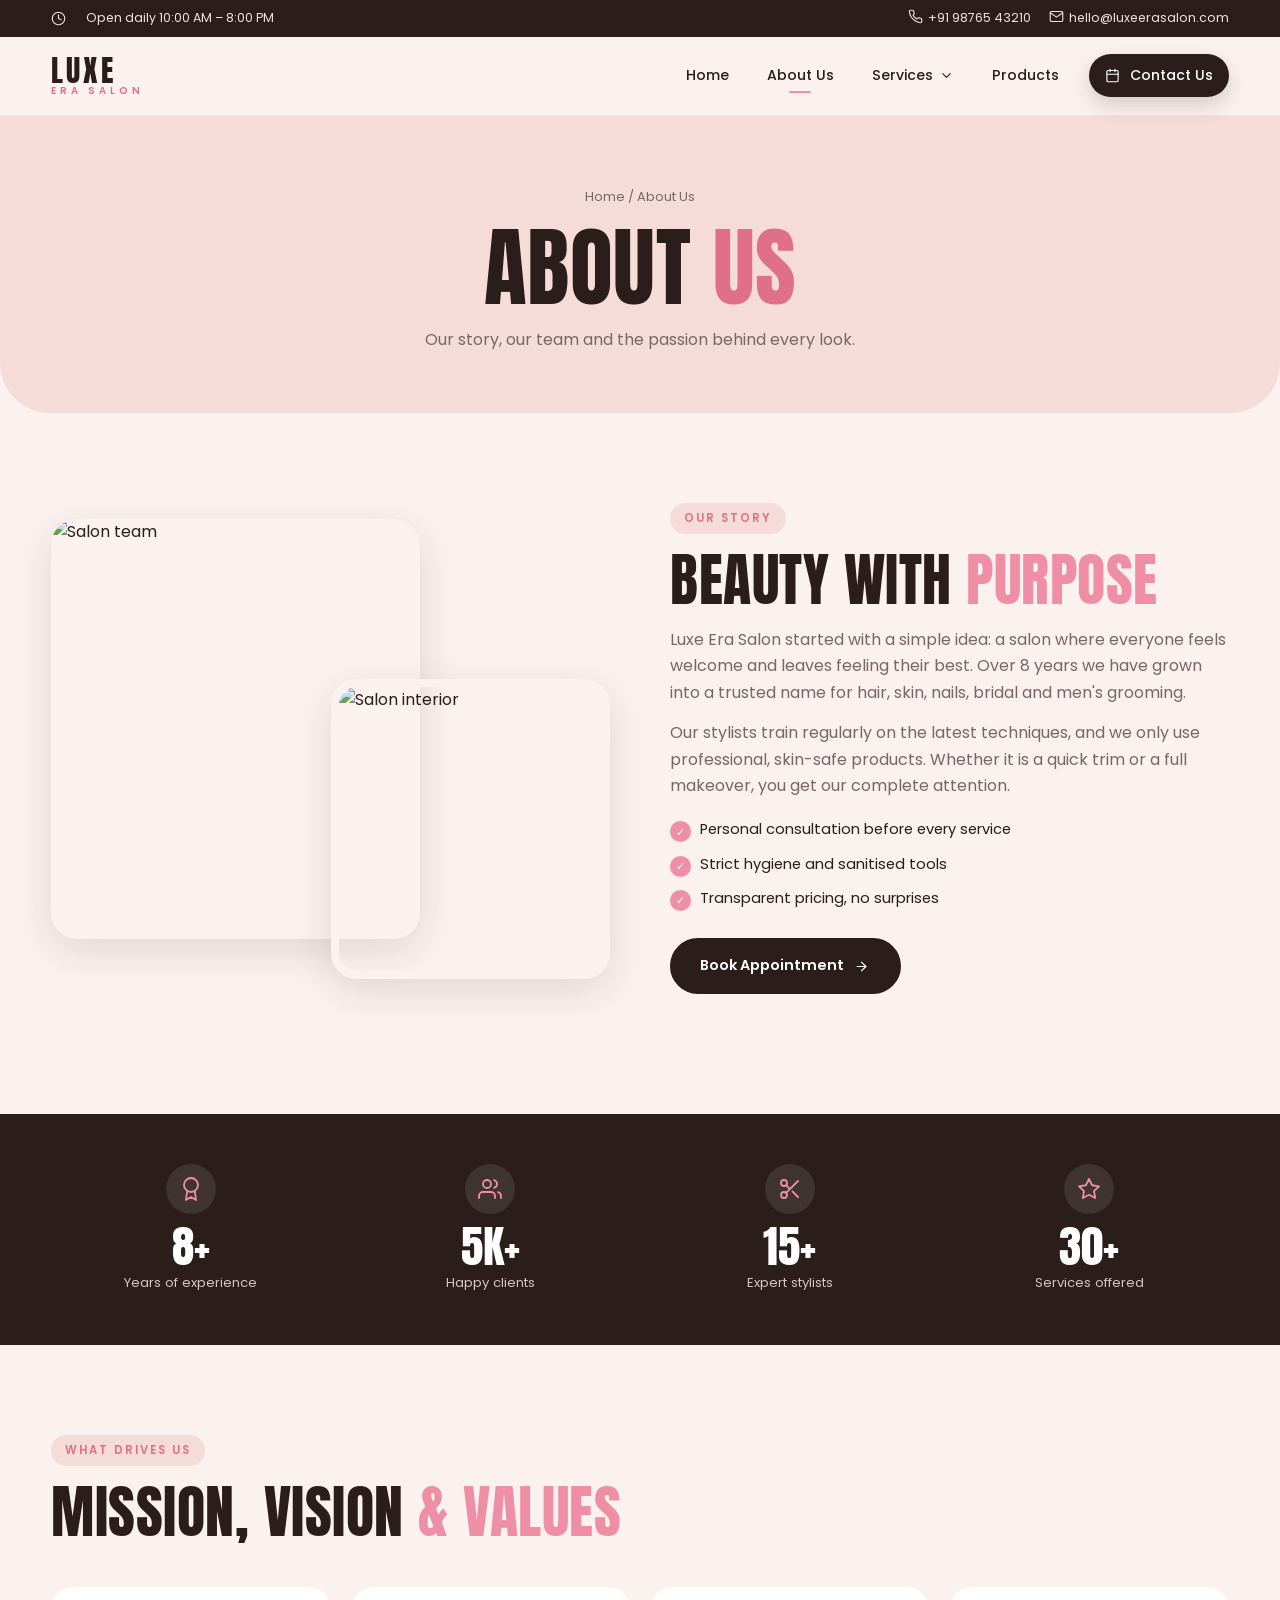
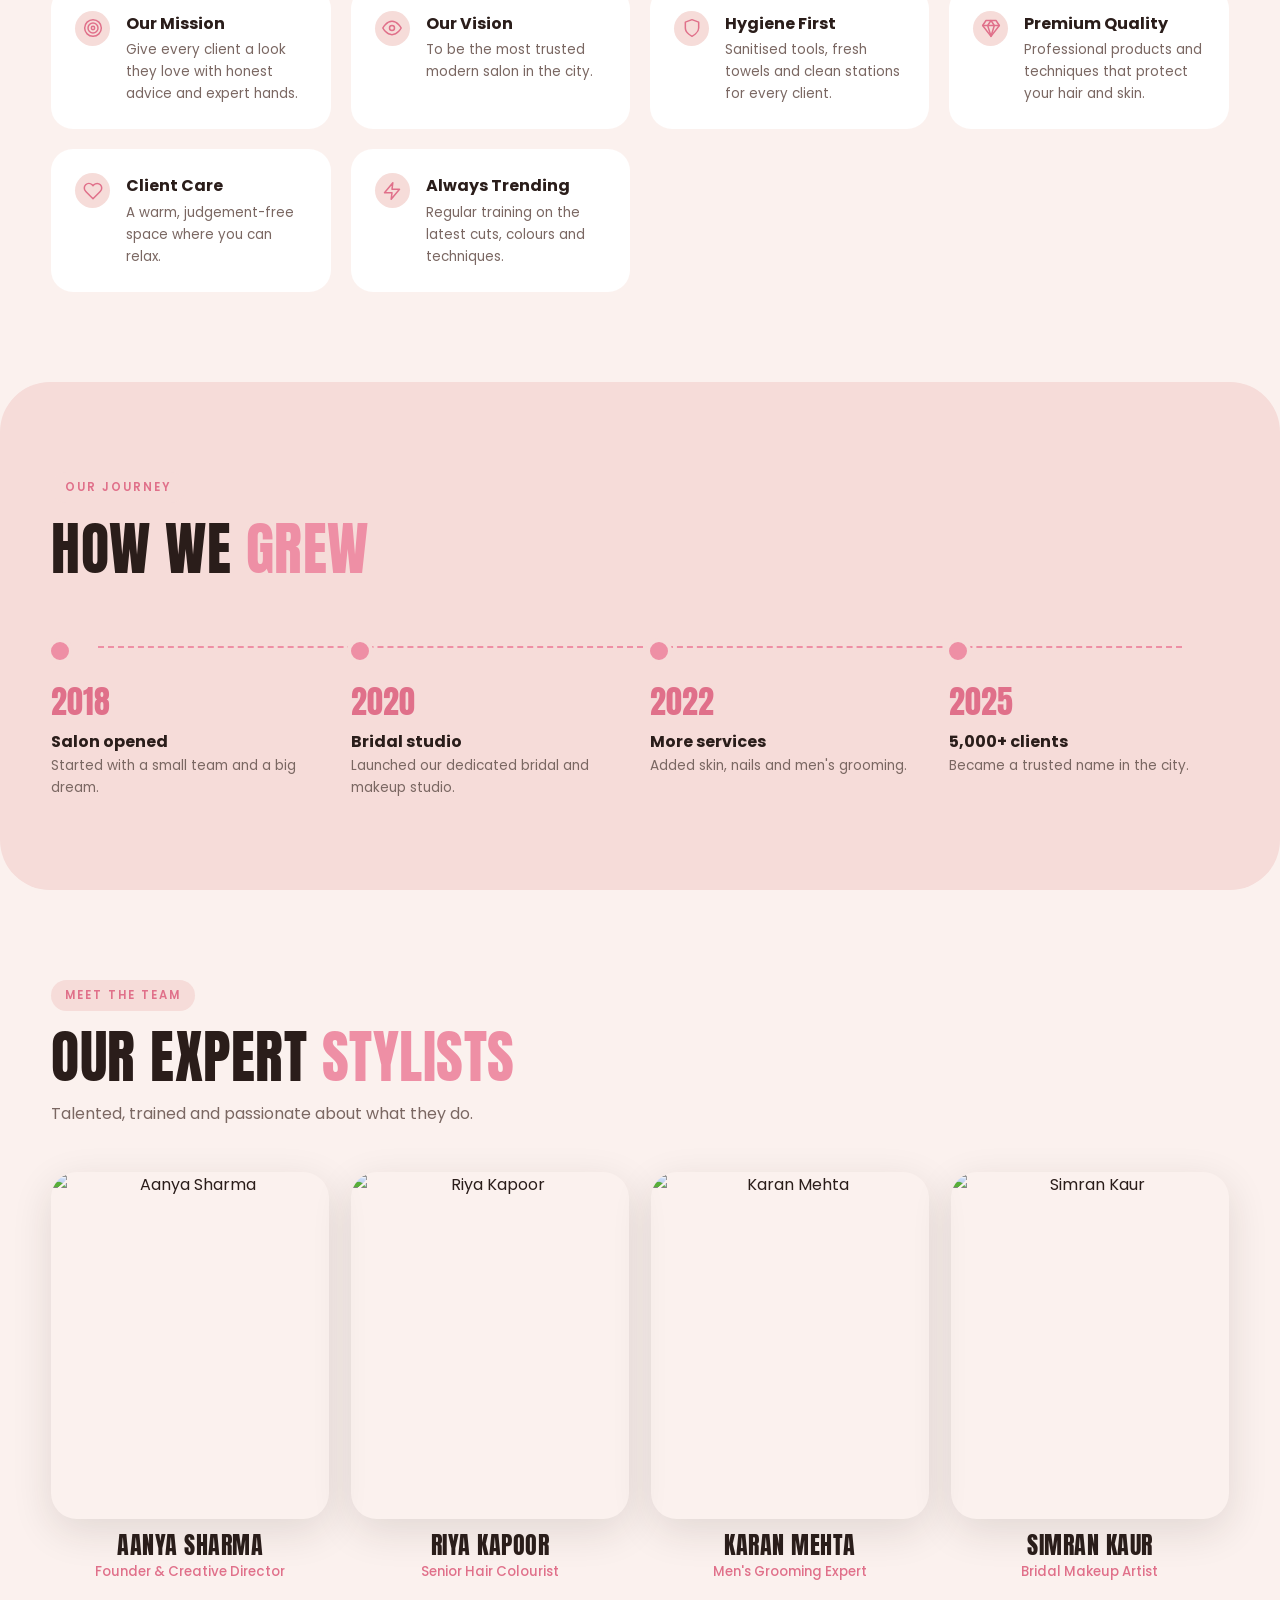
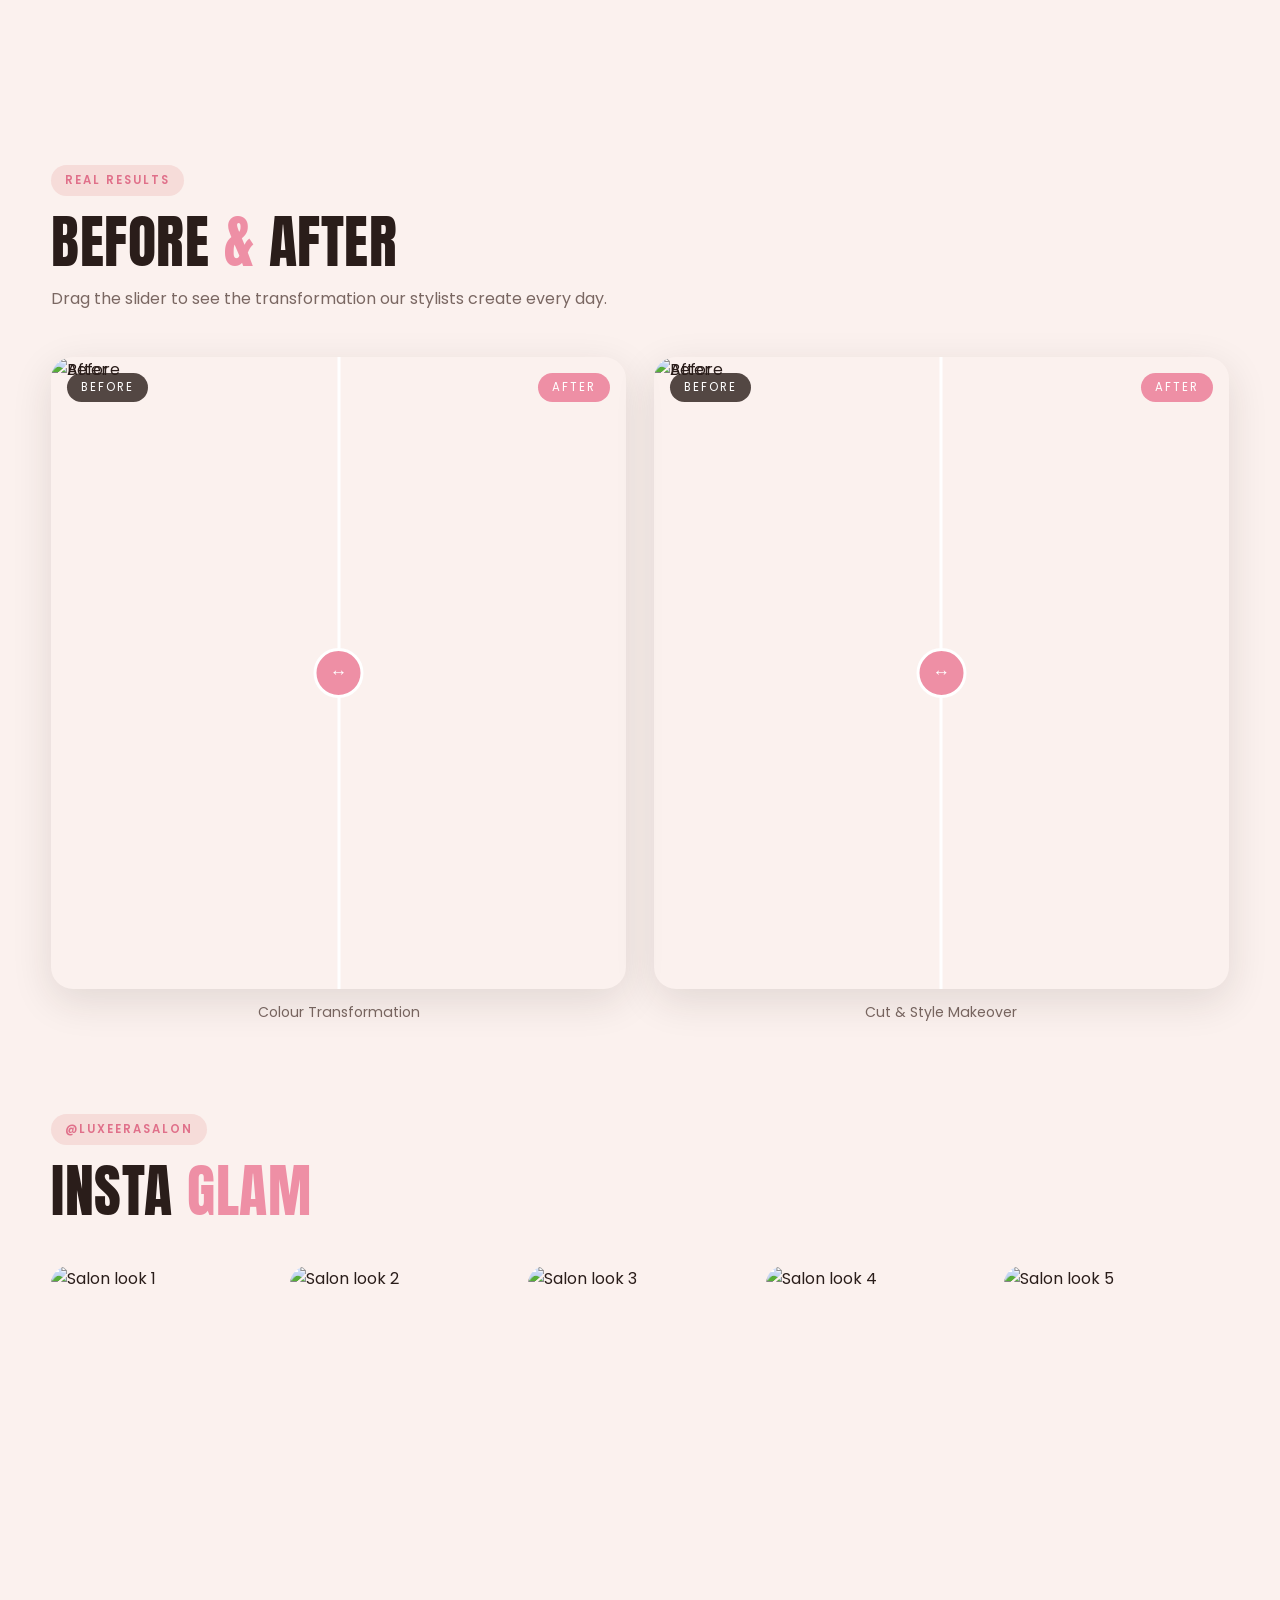
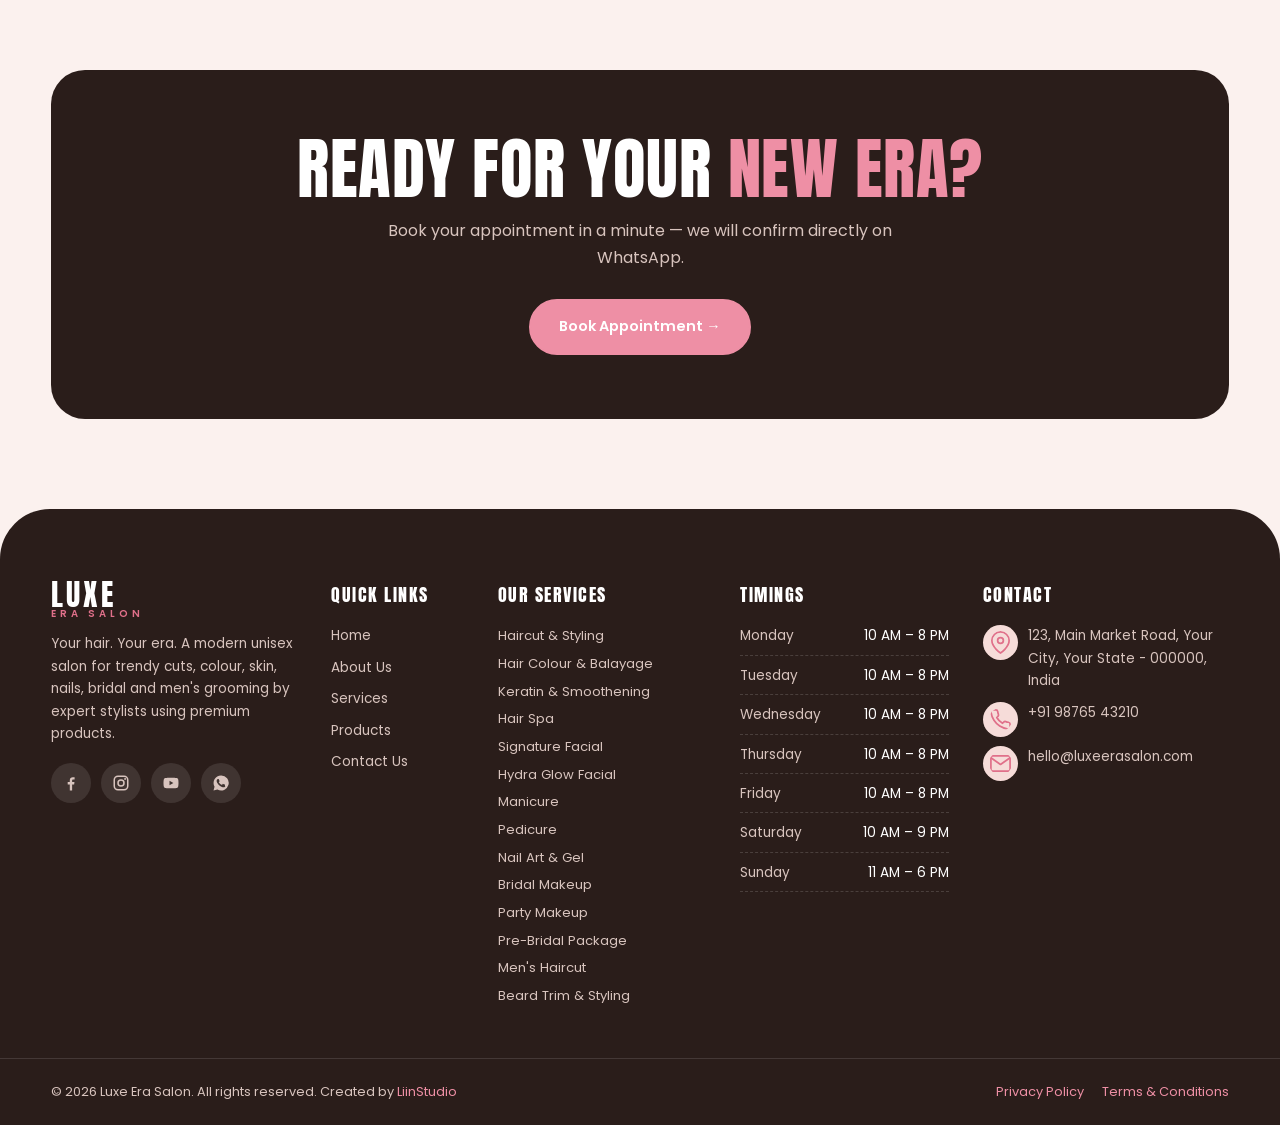
==== about.html @ 8d61eec0 "45 files added in liinrepop" ====
<!DOCTYPE html>
<html lang="en">
<head>
<meta charset="UTF-8">
<meta name="viewport" content="width=device-width, initial-scale=1.0">
<title>About Us | Luxe Era Salon</title>
<meta name="description" content="Learn about Luxe Era Salon - our story, values, team and transformations.">
<link rel="icon" href="images/favicon.svg" type="image/svg+xml">
<link rel="preconnect" href="https://fonts.googleapis.com">
<link rel="preconnect" href="https://fonts.gstatic.com" crossorigin>
<link href="https://fonts.googleapis.com/css2?family=Anton&family=Poppins:wght@400;500;600&display=swap" rel="stylesheet">
<link rel="stylesheet" href="css/style.css">
</head>
<body>
<div class="topbar"><div class="container"><span class="hide-m"><svg class="ti" viewBox="0 0 24 24" fill="none" stroke="currentColor" stroke-width="1.8" stroke-linecap="round" stroke-linejoin="round" aria-hidden="true"><circle cx="12" cy="12" r="10"/><polyline points="12 6 12 12 16 14"/></svg> Open daily 10:00 AM – 8:00 PM</span><span><a href="tel:+919876543210"><svg class="ti" viewBox="0 0 24 24" fill="none" stroke="currentColor" stroke-width="1.8" stroke-linecap="round" stroke-linejoin="round" aria-hidden="true"><path d="M22 16.92v3a2 2 0 0 1-2.18 2 19.79 19.79 0 0 1-8.63-3.07 19.5 19.5 0 0 1-6-6 19.79 19.79 0 0 1-3.07-8.67A2 2 0 0 1 4.11 2h3a2 2 0 0 1 2 1.72c.13.96.36 1.9.7 2.81a2 2 0 0 1-.45 2.11L8.09 9.91a16 16 0 0 0 6 6l1.27-1.27a2 2 0 0 1 2.11-.45c.91.34 1.85.57 2.81.7A2 2 0 0 1 22 16.92z"/></svg> +91 98765 43210</a><a href="mailto:hello@luxeerasalon.com" class="hide-m"><svg class="ti" viewBox="0 0 24 24" fill="none" stroke="currentColor" stroke-width="1.8" stroke-linecap="round" stroke-linejoin="round" aria-hidden="true"><path d="M4 4h16a2 2 0 0 1 2 2v12a2 2 0 0 1-2 2H4a2 2 0 0 1-2-2V6a2 2 0 0 1 2-2z"/><polyline points="22,6 12,13 2,6"/></svg> hello@luxeerasalon.com</a></span></div></div>
<header>
<div class="container nav">
<a href="erasalon.html" class="logo" aria-label="Luxe Era Salon home"><b>LUXE</b><small>Era Salon</small></a>
<button class="hamburger" aria-label="Menu"><span></span><span></span><span></span></button>
<ul class="nav-links">
<li><a href="erasalon.html">Home</a></li>
<li><a href="about.html" class="active">About Us</a></li>
<li class="has-mega"><a href="services.html">Services <svg class="chev" viewBox="0 0 24 24" fill="none" stroke="currentColor" stroke-width="1.8" stroke-linecap="round" stroke-linejoin="round" aria-hidden="true"><polyline points="6 9 12 15 18 9"/></svg></a>
<div class="mega"><div class="mcol"><a class="mhead" href="services.html#hair"><span class="mic"><svg class="ico" viewBox="0 0 24 24" fill="none" stroke="currentColor" stroke-width="1.8" stroke-linecap="round" stroke-linejoin="round" aria-hidden="true"><circle cx="6" cy="6" r="3"/><circle cx="6" cy="18" r="3"/><path d="M20 4 8.12 15.88M14.47 14.48 20 20M8.12 8.12 12 12"/></svg></span><div><h4>Hair</h4><small>Cuts, colour & treatments</small></div></a><ul><li><a href="services.html#haircut-styling"><span class="ii"><svg class="ico" viewBox="0 0 24 24" fill="none" stroke="currentColor" stroke-width="1.8" stroke-linecap="round" stroke-linejoin="round" aria-hidden="true"><circle cx="6" cy="6" r="3"/><circle cx="6" cy="18" r="3"/><path d="M20 4 8.12 15.88M14.47 14.48 20 20M8.12 8.12 12 12"/></svg></span>Haircut & Styling</a></li><li><a href="services.html#hair-colour-balayage"><span class="ii"><svg class="ico" viewBox="0 0 24 24" fill="none" stroke="currentColor" stroke-width="1.8" stroke-linecap="round" stroke-linejoin="round" aria-hidden="true"><path d="M12 2.69l5.66 5.66a8 8 0 1 1-11.31 0z"/></svg></span>Hair Colour & Balayage</a></li><li><a href="services.html#keratin-smoothening"><span class="ii"><svg class="ico" viewBox="0 0 24 24" fill="none" stroke="currentColor" stroke-width="1.8" stroke-linecap="round" stroke-linejoin="round" aria-hidden="true"><path d="M9.59 4.59A2 2 0 1 1 11 8H2m10.59 11.41A2 2 0 1 0 14 16H2m15.73-8.27A2.5 2.5 0 1 1 19.5 12H2"/></svg></span>Keratin & Smoothening</a></li><li><a href="services.html#hair-spa"><span class="ii"><svg class="ico" viewBox="0 0 24 24" fill="none" stroke="currentColor" stroke-width="1.8" stroke-linecap="round" stroke-linejoin="round" aria-hidden="true"><path d="M20.24 12.24a6 6 0 0 0-8.49-8.49L5 10.5V19h8.5z"/><path d="M16 8 2 22M17.5 15H9"/></svg></span>Hair Spa</a></li><li><a href="services.html#hair-extensions"><span class="ii"><svg class="ico" viewBox="0 0 24 24" fill="none" stroke="currentColor" stroke-width="1.8" stroke-linecap="round" stroke-linejoin="round" aria-hidden="true"><polygon points="12 2 2 7 12 12 22 7 12 2"/><polyline points="2 17 12 22 22 17"/><polyline points="2 12 12 17 22 12"/></svg></span>Hair Extensions</a></li><li><a href="services.html#scalp-treatment"><span class="ii"><svg class="ico" viewBox="0 0 24 24" fill="none" stroke="currentColor" stroke-width="1.8" stroke-linecap="round" stroke-linejoin="round" aria-hidden="true"><circle cx="12" cy="12" r="5"/><path d="M12 1v2M12 21v2M4.22 4.22l1.42 1.42M18.36 18.36l1.42 1.42M1 12h2M21 12h2M4.22 19.78l1.42-1.42M18.36 5.64l1.42-1.42"/></svg></span>Scalp Treatment</a></li></ul></div><div class="mcol"><a class="mhead" href="services.html#skin"><span class="mic"><svg class="ico" viewBox="0 0 24 24" fill="none" stroke="currentColor" stroke-width="1.8" stroke-linecap="round" stroke-linejoin="round" aria-hidden="true"><circle cx="12" cy="12" r="10"/><path d="M8 14s1.5 2 4 2 4-2 4-2M9 9h.01M15 9h.01"/></svg></span><div><h4>Skin & Facial</h4><small>Glow, care & grooming</small></div></a><ul><li><a href="services.html#signature-facial"><span class="ii"><svg class="ico" viewBox="0 0 24 24" fill="none" stroke="currentColor" stroke-width="1.8" stroke-linecap="round" stroke-linejoin="round" aria-hidden="true"><circle cx="12" cy="12" r="10"/><path d="M8 14s1.5 2 4 2 4-2 4-2M9 9h.01M15 9h.01"/></svg></span>Signature Facial</a></li><li><a href="services.html#clean-up-de-tan"><span class="ii"><svg class="ico" viewBox="0 0 24 24" fill="none" stroke="currentColor" stroke-width="1.8" stroke-linecap="round" stroke-linejoin="round" aria-hidden="true"><circle cx="12" cy="12" r="5"/><path d="M12 1v2M12 21v2M4.22 4.22l1.42 1.42M18.36 18.36l1.42 1.42M1 12h2M21 12h2M4.22 19.78l1.42-1.42M18.36 5.64l1.42-1.42"/></svg></span>Clean-up & De-tan</a></li><li><a href="services.html#hydra-glow-facial"><span class="ii"><svg class="ico" viewBox="0 0 24 24" fill="none" stroke="currentColor" stroke-width="1.8" stroke-linecap="round" stroke-linejoin="round" aria-hidden="true"><path d="M12 2.69l5.66 5.66a8 8 0 1 1-11.31 0z"/></svg></span>Hydra Glow Facial</a></li><li><a href="services.html#waxing-threading"><span class="ii"><svg class="ico" viewBox="0 0 24 24" fill="none" stroke="currentColor" stroke-width="1.8" stroke-linecap="round" stroke-linejoin="round" aria-hidden="true"><polygon points="13 2 3 14 12 14 11 22 21 10 12 10 13 2"/></svg></span>Waxing & Threading</a></li><li><a href="services.html#eyebrow-lash-care"><span class="ii"><svg class="ico" viewBox="0 0 24 24" fill="none" stroke="currentColor" stroke-width="1.8" stroke-linecap="round" stroke-linejoin="round" aria-hidden="true"><path d="M1 12s4-8 11-8 11 8 11 8-4 8-11 8-11-8-11-8z"/><circle cx="12" cy="12" r="3"/></svg></span>Eyebrow & Lash Care</a></li><li><a href="services.html#skin-brightening-peel"><span class="ii"><svg class="ico" viewBox="0 0 24 24" fill="none" stroke="currentColor" stroke-width="1.8" stroke-linecap="round" stroke-linejoin="round" aria-hidden="true"><polygon points="12 2 15.09 8.26 22 9.27 17 14.14 18.18 21.02 12 17.77 5.82 21.02 7 14.14 2 9.27 8.91 8.26 12 2"/></svg></span>Skin Brightening Peel</a></li></ul></div><div class="mcol"><a class="mhead" href="services.html#nails"><span class="mic"><svg class="ico" viewBox="0 0 24 24" fill="none" stroke="currentColor" stroke-width="1.8" stroke-linecap="round" stroke-linejoin="round" aria-hidden="true"><path d="M20.84 4.61a5.5 5.5 0 0 0-7.78 0L12 5.67l-1.06-1.06a5.5 5.5 0 0 0-7.78 7.78l1.06 1.06L12 21.23l7.78-7.78 1.06-1.06a5.5 5.5 0 0 0 0-7.78z"/></svg></span><div><h4>Nails & Spa</h4><small>Hands, feet & relaxation</small></div></a><ul><li><a href="services.html#manicure"><span class="ii"><svg class="ico" viewBox="0 0 24 24" fill="none" stroke="currentColor" stroke-width="1.8" stroke-linecap="round" stroke-linejoin="round" aria-hidden="true"><path d="M20.84 4.61a5.5 5.5 0 0 0-7.78 0L12 5.67l-1.06-1.06a5.5 5.5 0 0 0-7.78 7.78l1.06 1.06L12 21.23l7.78-7.78 1.06-1.06a5.5 5.5 0 0 0 0-7.78z"/></svg></span>Manicure</a></li><li><a href="services.html#pedicure"><span class="ii"><svg class="ico" viewBox="0 0 24 24" fill="none" stroke="currentColor" stroke-width="1.8" stroke-linecap="round" stroke-linejoin="round" aria-hidden="true"><path d="M20.24 12.24a6 6 0 0 0-8.49-8.49L5 10.5V19h8.5z"/><path d="M16 8 2 22M17.5 15H9"/></svg></span>Pedicure</a></li><li><a href="services.html#nail-art-gel"><span class="ii"><svg class="ico" viewBox="0 0 24 24" fill="none" stroke="currentColor" stroke-width="1.8" stroke-linecap="round" stroke-linejoin="round" aria-hidden="true"><polygon points="12 2 15.09 8.26 22 9.27 17 14.14 18.18 21.02 12 17.77 5.82 21.02 7 14.14 2 9.27 8.91 8.26 12 2"/></svg></span>Nail Art & Gel</a></li><li><a href="services.html#nail-extensions"><span class="ii"><svg class="ico" viewBox="0 0 24 24" fill="none" stroke="currentColor" stroke-width="1.8" stroke-linecap="round" stroke-linejoin="round" aria-hidden="true"><polygon points="12 2 2 7 12 12 22 7 12 2"/><polyline points="2 17 12 22 22 17"/><polyline points="2 12 12 17 22 12"/></svg></span>Nail Extensions</a></li><li><a href="services.html#body-massage"><span class="ii"><svg class="ico" viewBox="0 0 24 24" fill="none" stroke="currentColor" stroke-width="1.8" stroke-linecap="round" stroke-linejoin="round" aria-hidden="true"><path d="M21 12.79A9 9 0 1 1 11.21 3 7 7 0 0 0 21 12.79z"/></svg></span>Body Massage</a></li><li><a href="services.html#head-shoulder-massage"><span class="ii"><svg class="ico" viewBox="0 0 24 24" fill="none" stroke="currentColor" stroke-width="1.8" stroke-linecap="round" stroke-linejoin="round" aria-hidden="true"><path d="M20 21v-2a4 4 0 0 0-4-4H8a4 4 0 0 0-4 4v2"/><circle cx="12" cy="7" r="4"/></svg></span>Head & Shoulder Massage</a></li></ul></div><div class="mcol"><a class="mhead" href="services.html#bridal"><span class="mic"><svg class="ico" viewBox="0 0 24 24" fill="none" stroke="currentColor" stroke-width="1.8" stroke-linecap="round" stroke-linejoin="round" aria-hidden="true"><circle cx="12" cy="8" r="7"/><polyline points="8.21 13.89 7 23 12 20 17 23 15.79 13.88"/></svg></span><div><h4>Bridal & Makeup</h4><small>Your big day, perfected</small></div></a><ul><li><a href="services.html#bridal-makeup"><span class="ii"><svg class="ico" viewBox="0 0 24 24" fill="none" stroke="currentColor" stroke-width="1.8" stroke-linecap="round" stroke-linejoin="round" aria-hidden="true"><circle cx="12" cy="8" r="7"/><polyline points="8.21 13.89 7 23 12 20 17 23 15.79 13.88"/></svg></span>Bridal Makeup</a></li><li><a href="services.html#party-makeup"><span class="ii"><svg class="ico" viewBox="0 0 24 24" fill="none" stroke="currentColor" stroke-width="1.8" stroke-linecap="round" stroke-linejoin="round" aria-hidden="true"><polygon points="12 2 15.09 8.26 22 9.27 17 14.14 18.18 21.02 12 17.77 5.82 21.02 7 14.14 2 9.27 8.91 8.26 12 2"/></svg></span>Party Makeup</a></li><li><a href="services.html#hair-do-styling"><span class="ii"><svg class="ico" viewBox="0 0 24 24" fill="none" stroke="currentColor" stroke-width="1.8" stroke-linecap="round" stroke-linejoin="round" aria-hidden="true"><polygon points="12 2 2 7 12 12 22 7 12 2"/><polyline points="2 17 12 22 22 17"/><polyline points="2 12 12 17 22 12"/></svg></span>Hair-do & Styling</a></li><li><a href="services.html#pre-bridal-package"><span class="ii"><svg class="ico" viewBox="0 0 24 24" fill="none" stroke="currentColor" stroke-width="1.8" stroke-linecap="round" stroke-linejoin="round" aria-hidden="true"><polyline points="20 12 20 22 4 22 4 12"/><rect x="2" y="7" width="20" height="5"/><path d="M12 22V7M12 7H7.5a2.5 2.5 0 0 1 0-5C11 2 12 7 12 7zM12 7h4.5a2.5 2.5 0 0 0 0-5C13 2 12 7 12 7z"/></svg></span>Pre-Bridal Package</a></li><li><a href="services.html#engagement-reception-makeup"><span class="ii"><svg class="ico" viewBox="0 0 24 24" fill="none" stroke="currentColor" stroke-width="1.8" stroke-linecap="round" stroke-linejoin="round" aria-hidden="true"><path d="M20.84 4.61a5.5 5.5 0 0 0-7.78 0L12 5.67l-1.06-1.06a5.5 5.5 0 0 0-7.78 7.78l1.06 1.06L12 21.23l7.78-7.78 1.06-1.06a5.5 5.5 0 0 0 0-7.78z"/></svg></span>Engagement & Reception Makeup</a></li><li><a href="services.html#saree-draping"><span class="ii"><svg class="ico" viewBox="0 0 24 24" fill="none" stroke="currentColor" stroke-width="1.8" stroke-linecap="round" stroke-linejoin="round" aria-hidden="true"><path d="M20.24 12.24a6 6 0 0 0-8.49-8.49L5 10.5V19h8.5z"/><path d="M16 8 2 22M17.5 15H9"/></svg></span>Saree Draping</a></li></ul></div><div class="mcol"><a class="mhead" href="services.html#men"><span class="mic"><svg class="ico" viewBox="0 0 24 24" fill="none" stroke="currentColor" stroke-width="1.8" stroke-linecap="round" stroke-linejoin="round" aria-hidden="true"><path d="M20 21v-2a4 4 0 0 0-4-4H8a4 4 0 0 0-4 4v2"/><circle cx="12" cy="7" r="4"/></svg></span><div><h4>Men's Grooming</h4><small>Sharp looks for him</small></div></a><ul><li><a href="services.html#men-s-haircut"><span class="ii"><svg class="ico" viewBox="0 0 24 24" fill="none" stroke="currentColor" stroke-width="1.8" stroke-linecap="round" stroke-linejoin="round" aria-hidden="true"><circle cx="6" cy="6" r="3"/><circle cx="6" cy="18" r="3"/><path d="M20 4 8.12 15.88M14.47 14.48 20 20M8.12 8.12 12 12"/></svg></span>Men's Haircut</a></li><li><a href="services.html#beard-trim-styling"><span class="ii"><svg class="ico" viewBox="0 0 24 24" fill="none" stroke="currentColor" stroke-width="1.8" stroke-linecap="round" stroke-linejoin="round" aria-hidden="true"><path d="M20 21v-2a4 4 0 0 0-4-4H8a4 4 0 0 0-4 4v2"/><circle cx="12" cy="7" r="4"/></svg></span>Beard Trim & Styling</a></li><li><a href="services.html#hair-colour-for-men"><span class="ii"><svg class="ico" viewBox="0 0 24 24" fill="none" stroke="currentColor" stroke-width="1.8" stroke-linecap="round" stroke-linejoin="round" aria-hidden="true"><path d="M12 2.69l5.66 5.66a8 8 0 1 1-11.31 0z"/></svg></span>Hair Colour for Men</a></li><li><a href="services.html#men-s-facial"><span class="ii"><svg class="ico" viewBox="0 0 24 24" fill="none" stroke="currentColor" stroke-width="1.8" stroke-linecap="round" stroke-linejoin="round" aria-hidden="true"><circle cx="12" cy="12" r="10"/><path d="M8 14s1.5 2 4 2 4-2 4-2M9 9h.01M15 9h.01"/></svg></span>Men's Facial</a></li><li><a href="services.html#head-massage"><span class="ii"><svg class="ico" viewBox="0 0 24 24" fill="none" stroke="currentColor" stroke-width="1.8" stroke-linecap="round" stroke-linejoin="round" aria-hidden="true"><path d="M21 12.79A9 9 0 1 1 11.21 3 7 7 0 0 0 21 12.79z"/></svg></span>Head Massage</a></li><li><a href="services.html#groom-makeover"><span class="ii"><svg class="ico" viewBox="0 0 24 24" fill="none" stroke="currentColor" stroke-width="1.8" stroke-linecap="round" stroke-linejoin="round" aria-hidden="true"><circle cx="12" cy="8" r="7"/><polyline points="8.21 13.89 7 23 12 20 17 23 15.79 13.88"/></svg></span>Groom Makeover</a></li></ul></div>
<div class="mega-foot"><div><b>First visit offer:</b> 15% off on your first colour or facial. &nbsp; Open daily 10 AM – 8 PM</div><div class="btns"><a class="btn pink" href="contact.html">Book Now</a><a class="btn ghost" href="services.html">All Services</a></div></div>
</div></li>
<li><a href="products.html">Products</a></li>
<li><a href="contact.html" class="book"><svg class="ti" viewBox="0 0 24 24" fill="none" stroke="currentColor" stroke-width="1.8" stroke-linecap="round" stroke-linejoin="round" aria-hidden="true"><rect x="3" y="4" width="18" height="18" rx="2"/><path d="M16 2v4M8 2v4M3 10h18"/></svg> Contact Us</a></li>
</ul>
</div>
</header>
<section class="page-banner"><div class="container"><div class="crumbs"><a href="erasalon.html">Home</a> / About Us</div><h1>About <span>Us</span></h1><p>Our story, our team and the passion behind every look.</p></div></section>
<section class="section"><div class="container about-grid">
<div class="about-imgs reveal"><img src="images/about1.svg" alt="Salon team"><img src="images/about2.svg" alt="Salon interior"></div>
<div class="about-text reveal"><span class="eyebrow">Our Story</span><h2>Beauty with <span>purpose</span></h2>
<p>Luxe Era Salon started with a simple idea: a salon where everyone feels welcome and leaves feeling their best. Over 8 years we have grown into a trusted name for hair, skin, nails, bridal and men's grooming.</p>
<p>Our stylists train regularly on the latest techniques, and we only use professional, skin-safe products. Whether it is a quick trim or a full makeover, you get our complete attention.</p>
<ul class="ticks"><li>Personal consultation before every service</li><li>Strict hygiene and sanitised tools</li><li>Transparent pricing, no surprises</li></ul>
<a href="contact.html" class="btn">Book Appointment <svg class="ti" viewBox="0 0 24 24" fill="none" stroke="currentColor" stroke-width="1.8" stroke-linecap="round" stroke-linejoin="round" aria-hidden="true"><line x1="5" y1="12" x2="19" y2="12"/><polyline points="12 5 19 12 12 19"/></svg></a></div></div></section>
<div class="statband"><div class="container"><div class="reveal"><span><svg class="ico" viewBox="0 0 24 24" fill="none" stroke="currentColor" stroke-width="1.8" stroke-linecap="round" stroke-linejoin="round" aria-hidden="true"><circle cx="12" cy="8" r="7"/><polyline points="8.21 13.89 7 23 12 20 17 23 15.79 13.88"/></svg></span><b>8+</b><small>Years of experience</small></div><div class="reveal"><span><svg class="ico" viewBox="0 0 24 24" fill="none" stroke="currentColor" stroke-width="1.8" stroke-linecap="round" stroke-linejoin="round" aria-hidden="true"><path d="M17 21v-2a4 4 0 0 0-4-4H5a4 4 0 0 0-4 4v2"/><circle cx="9" cy="7" r="4"/><path d="M23 21v-2a4 4 0 0 0-3-3.87M16 3.13a4 4 0 0 1 0 7.75"/></svg></span><b>5K+</b><small>Happy clients</small></div><div class="reveal"><span><svg class="ico" viewBox="0 0 24 24" fill="none" stroke="currentColor" stroke-width="1.8" stroke-linecap="round" stroke-linejoin="round" aria-hidden="true"><circle cx="6" cy="6" r="3"/><circle cx="6" cy="18" r="3"/><path d="M20 4 8.12 15.88M14.47 14.48 20 20M8.12 8.12 12 12"/></svg></span><b>15+</b><small>Expert stylists</small></div><div class="reveal"><span><svg class="ico" viewBox="0 0 24 24" fill="none" stroke="currentColor" stroke-width="1.8" stroke-linecap="round" stroke-linejoin="round" aria-hidden="true"><polygon points="12 2 15.09 8.26 22 9.27 17 14.14 18.18 21.02 12 17.77 5.82 21.02 7 14.14 2 9.27 8.91 8.26 12 2"/></svg></span><b>30+</b><small>Services offered</small></div></div></div>
<section class="section"><div class="container"><div class="sec-head reveal"><span class="eyebrow">What drives us</span><h2>Mission, vision <span>&amp; values</span></h2></div>
<div class="feats"><div class="feat reveal"><div class="fi"><svg class="ico" viewBox="0 0 24 24" fill="none" stroke="currentColor" stroke-width="1.8" stroke-linecap="round" stroke-linejoin="round" aria-hidden="true"><circle cx="12" cy="12" r="10"/><circle cx="12" cy="12" r="6"/><circle cx="12" cy="12" r="2"/></svg></div><div><h4>Our Mission</h4><p>Give every client a look they love with honest advice and expert hands.</p></div></div><div class="feat reveal"><div class="fi"><svg class="ico" viewBox="0 0 24 24" fill="none" stroke="currentColor" stroke-width="1.8" stroke-linecap="round" stroke-linejoin="round" aria-hidden="true"><path d="M1 12s4-8 11-8 11 8 11 8-4 8-11 8-11-8-11-8z"/><circle cx="12" cy="12" r="3"/></svg></div><div><h4>Our Vision</h4><p>To be the most trusted modern salon in the city.</p></div></div><div class="feat reveal"><div class="fi"><svg class="ico" viewBox="0 0 24 24" fill="none" stroke="currentColor" stroke-width="1.8" stroke-linecap="round" stroke-linejoin="round" aria-hidden="true"><path d="M12 22s8-4 8-10V5l-8-3-8 3v7c0 6 8 10 8 10z"/></svg></div><div><h4>Hygiene First</h4><p>Sanitised tools, fresh towels and clean stations for every client.</p></div></div><div class="feat reveal"><div class="fi"><svg class="ico" viewBox="0 0 24 24" fill="none" stroke="currentColor" stroke-width="1.8" stroke-linecap="round" stroke-linejoin="round" aria-hidden="true"><polygon points="6 3 18 3 22 9 12 22 2 9 6 3"/><path d="M2 9h20M12 22 8 9l4-6 4 6z"/></svg></div><div><h4>Premium Quality</h4><p>Professional products and techniques that protect your hair and skin.</p></div></div><div class="feat reveal"><div class="fi"><svg class="ico" viewBox="0 0 24 24" fill="none" stroke="currentColor" stroke-width="1.8" stroke-linecap="round" stroke-linejoin="round" aria-hidden="true"><path d="M20.84 4.61a5.5 5.5 0 0 0-7.78 0L12 5.67l-1.06-1.06a5.5 5.5 0 0 0-7.78 7.78l1.06 1.06L12 21.23l7.78-7.78 1.06-1.06a5.5 5.5 0 0 0 0-7.78z"/></svg></div><div><h4>Client Care</h4><p>A warm, judgement-free space where you can relax.</p></div></div><div class="feat reveal"><div class="fi"><svg class="ico" viewBox="0 0 24 24" fill="none" stroke="currentColor" stroke-width="1.8" stroke-linecap="round" stroke-linejoin="round" aria-hidden="true"><polygon points="13 2 3 14 12 14 11 22 21 10 12 10 13 2"/></svg></div><div><h4>Always Trending</h4><p>Regular training on the latest cuts, colours and techniques.</p></div></div></div></div></section>
<section class="section" style="background:var(--blush);border-radius:50px"><div class="container"><div class="sec-head reveal"><span class="eyebrow">Our journey</span><h2>How we <span>grew</span></h2></div><div class="timeline"><div class="tl reveal"><b>2018</b><h4>Salon opened</h4><p>Started with a small team and a big dream.</p></div><div class="tl reveal"><b>2020</b><h4>Bridal studio</h4><p>Launched our dedicated bridal and makeup studio.</p></div><div class="tl reveal"><b>2022</b><h4>More services</h4><p>Added skin, nails and men's grooming.</p></div><div class="tl reveal"><b>2025</b><h4>5,000+ clients</h4><p>Became a trusted name in the city.</p></div></div></div></section>
<section class="section"><div class="container"><div class="sec-head reveal"><span class="eyebrow">Meet the team</span><h2>Our expert <span>stylists</span></h2><p>Talented, trained and passionate about what they do.</p></div><div class="team-grid"><div class="team reveal"><div class="timg"><img src="images/team1.svg" alt="Aanya Sharma" loading="lazy"></div><h3>Aanya Sharma</h3><small>Founder & Creative Director</small></div><div class="team reveal"><div class="timg"><img src="images/team2.svg" alt="Riya Kapoor" loading="lazy"></div><h3>Riya Kapoor</h3><small>Senior Hair Colourist</small></div><div class="team reveal"><div class="timg"><img src="images/team3.svg" alt="Karan Mehta" loading="lazy"></div><h3>Karan Mehta</h3><small>Men's Grooming Expert</small></div><div class="team reveal"><div class="timg"><img src="images/team4.svg" alt="Simran Kaur" loading="lazy"></div><h3>Simran Kaur</h3><small>Bridal Makeup Artist</small></div></div></div></section>
<section class="section"><div class="container"><div class="sec-head reveal"><span class="eyebrow">Real Results</span><h2>Before <span>&amp;</span> After</h2><p>Drag the slider to see the transformation our stylists create every day.</p></div>
<div class="reveal"><div class="ba-wrap"><div><div class="ba"><img src="images/after1.svg" alt="After"><img class="before" src="images/before1.svg" alt="Before"><span class="tag l">Before</span><span class="tag r">After</span><div class="line"></div><input type="range" min="0" max="100" value="50" aria-label="Before after slider"></div><p class="ba-cap">Colour Transformation</p></div><div><div class="ba"><img src="images/after2.svg" alt="After"><img class="before" src="images/before2.svg" alt="Before"><span class="tag l">Before</span><span class="tag r">After</span><div class="line"></div><input type="range" min="0" max="100" value="50" aria-label="Before after slider"></div><p class="ba-cap">Cut & Style Makeover</p></div></div></div></div></section>
<section class="section" style="padding-top:0"><div class="container"><div class="sec-head reveal"><span class="eyebrow">@luxeerasalon</span><h2>Insta <span>Glam</span></h2></div>
<div class="insta reveal"><a href="https://instagram.com/" target="_blank" rel="noopener"><img src="images/gal1.svg" alt="Salon look 1" loading="lazy"></a><a href="https://instagram.com/" target="_blank" rel="noopener"><img src="images/gal2.svg" alt="Salon look 2" loading="lazy"></a><a href="https://instagram.com/" target="_blank" rel="noopener"><img src="images/gal3.svg" alt="Salon look 3" loading="lazy"></a><a href="https://instagram.com/" target="_blank" rel="noopener"><img src="images/gal4.svg" alt="Salon look 4" loading="lazy"></a><a href="https://instagram.com/" target="_blank" rel="noopener"><img src="images/gal5.svg" alt="Salon look 5" loading="lazy"></a></div></div></section>
<section class="section" style="padding-bottom:0"><div class="container"><div class="cta reveal"><h2>Ready for your <span>new era?</span></h2><p>Book your appointment in a minute — we will confirm directly on WhatsApp.</p><a href="contact.html" class="btn pink">Book Appointment →</a></div></div></section>

<footer>
<div class="container f-grid">
<div><a href="erasalon.html" class="logo"><b>LUXE</b><small>Era Salon</small></a>
<p>Your hair. Your era. A modern unisex salon for trendy cuts, colour, skin, nails, bridal and men's grooming by expert stylists using premium products.</p>
<div class="socials"><a href="https://facebook.com/" target="_blank" rel="noopener" aria-label="Facebook"><svg viewBox="0 0 24 24"><path d="M13.5 22v-8h2.7l.4-3.2h-3.1V8.8c0-.9.3-1.5 1.6-1.5h1.7V4.4c-.3 0-1.3-.1-2.4-.1-2.4 0-4 1.5-4 4.1v2.4H7.6V14h2.8v8z"/></svg></a><a href="https://instagram.com/" target="_blank" rel="noopener" aria-label="Instagram"><svg viewBox="0 0 24 24"><rect x="3" y="3" width="18" height="18" rx="5" fill="none" stroke="currentColor" stroke-width="2"/><circle cx="12" cy="12" r="4" fill="none" stroke="currentColor" stroke-width="2"/><circle cx="17.5" cy="6.5" r="1.3"/></svg></a><a href="https://youtube.com/" target="_blank" rel="noopener" aria-label="YouTube"><svg viewBox="0 0 24 24"><path d="M21.6 7.2a2.500 2.500 0 0 0-1.800-1.800C18.200 5 12 5 12 5s-6.200 0-7.800.4A2.500 2.500 0 0 0 2.400 7.200C2 8.800 2 12 2 12s0 3.200.4 4.800a2.500 2.500 0 0 0 1.800 1.800C5.800 19 12 19 12 19s6.200 0 7.800-.4a2.500 2.500 0 0 0 1.800-1.800c.4-1.600.4-4.800.4-4.800s0-3.200-.4-4.800zM10 15V9l5.200 3z"/></svg></a><a href="https://wa.me/919876543210" target="_blank" rel="noopener" aria-label="WhatsApp"><svg viewBox="0 0 24 24"><path d="M12 2a10 10 0 0 0-8.600 15L2 22l5.200-1.400A10 10 0 1 0 12 2zm5.800 14.200c-.2.700-1.400 1.300-1.900 1.400-.5.100-1.100.1-1.800-.1-.4-.1-1-.3-1.700-.6-3-1.300-4.900-4.300-5-4.500-.1-.2-1.200-1.600-1.200-3s.8-2.100 1-2.400c.3-.3.600-.3.800-.3h.6c.2 0 .4 0 .6.500l.8 2c.1.200.1.400 0 .5l-.3.500-.4.400c-.1.100-.3.300-.1.600.2.300.7 1.200 1.500 1.900 1 .9 1.900 1.200 2.200 1.300.3.100.4.100.6-.1l.8-1c.2-.2.400-.2.600-.1l1.900.9c.3.100.5.200.5.300.1.200.1.700-.1 1.200z"/></svg></a></div></div>
<div><h4>Quick Links</h4><ul><li><a href="erasalon.html">Home</a></li><li><a href="about.html">About Us</a></li><li><a href="services.html">Services</a></li><li><a href="products.html">Products</a></li><li><a href="contact.html">Contact Us</a></li></ul></div>
<div class="f-svc"><h4>Our Services</h4><ul><li><a href="services.html#haircut-styling">Haircut & Styling</a></li><li><a href="services.html#hair-colour-balayage">Hair Colour & Balayage</a></li><li><a href="services.html#keratin-smoothening">Keratin & Smoothening</a></li><li><a href="services.html#hair-spa">Hair Spa</a></li><li><a href="services.html#signature-facial">Signature Facial</a></li><li><a href="services.html#hydra-glow-facial">Hydra Glow Facial</a></li><li><a href="services.html#manicure">Manicure</a></li><li><a href="services.html#pedicure">Pedicure</a></li><li><a href="services.html#nail-art-gel">Nail Art & Gel</a></li><li><a href="services.html#bridal-makeup">Bridal Makeup</a></li><li><a href="services.html#party-makeup">Party Makeup</a></li><li><a href="services.html#pre-bridal-package">Pre-Bridal Package</a></li><li><a href="services.html#men-s-haircut">Men's Haircut</a></li><li><a href="services.html#beard-trim-styling">Beard Trim & Styling</a></li></ul></div>
<div class="f-time"><h4>Timings</h4><ul>
<li><span>Monday</span><span>10 AM – 8 PM</span></li><li><span>Tuesday</span><span>10 AM – 8 PM</span></li><li><span>Wednesday</span><span>10 AM – 8 PM</span></li><li><span>Thursday</span><span>10 AM – 8 PM</span></li><li><span>Friday</span><span>10 AM – 8 PM</span></li><li><span>Saturday</span><span>10 AM – 9 PM</span></li><li><span>Sunday</span><span>11 AM – 6 PM</span></li></ul></div>
<div class="f-contact"><h4>Contact</h4><ul>
<li><svg class="fi" viewBox="0 0 24 24" fill="none" stroke="currentColor" stroke-width="1.8" stroke-linecap="round" stroke-linejoin="round" aria-hidden="true"><path d="M21 10c0 7-9 13-9 13s-9-6-9-13a9 9 0 0 1 18 0z"/><circle cx="12" cy="10" r="3"/></svg> <span>123, Main Market Road, Your City, Your State - 000000, India</span></li><li><svg class="fi" viewBox="0 0 24 24" fill="none" stroke="currentColor" stroke-width="1.8" stroke-linecap="round" stroke-linejoin="round" aria-hidden="true"><path d="M22 16.92v3a2 2 0 0 1-2.18 2 19.79 19.79 0 0 1-8.63-3.07 19.5 19.5 0 0 1-6-6 19.79 19.79 0 0 1-3.07-8.67A2 2 0 0 1 4.11 2h3a2 2 0 0 1 2 1.72c.13.96.36 1.9.7 2.81a2 2 0 0 1-.45 2.11L8.09 9.91a16 16 0 0 0 6 6l1.27-1.27a2 2 0 0 1 2.11-.45c.91.34 1.85.57 2.81.7A2 2 0 0 1 22 16.92z"/></svg> <a href="tel:+919876543210">+91 98765 43210</a></li><li><svg class="fi" viewBox="0 0 24 24" fill="none" stroke="currentColor" stroke-width="1.8" stroke-linecap="round" stroke-linejoin="round" aria-hidden="true"><path d="M4 4h16a2 2 0 0 1 2 2v12a2 2 0 0 1-2 2H4a2 2 0 0 1-2-2V6a2 2 0 0 1 2-2z"/><polyline points="22,6 12,13 2,6"/></svg> <a href="mailto:hello@luxeerasalon.com">hello@luxeerasalon.com</a></li></ul></div>
</div>
<div class="f-bottom"><div class="container"><span>© <span id="year">2026</span> Luxe Era Salon. All rights reserved. Created by <a href="https://liinstudio.netlify.app/" target="_blank" rel="noopener">LiinStudio</a></span>
<nav><a href="privacy-policy.html">Privacy Policy</a><a href="terms-conditions.html">Terms &amp; Conditions</a></nav></div></div>
</footer>
<button id="toTop" aria-label="Back to top">↑</button>
<script src="js/config.js"></script>
<script src="js/main.js"></script>
</body>
</html>
---- css/style.css ----
:root {
    --cream: #fbf1ee;
    --blush: #f6dcd9;
    --pink: #ee8fa5;
    --pink-d: #e0708a;
    --brown: #2a1d1a;
    --muted: #7a6762;
    --white: #fff;
    --r: 22px;
    --shadow: 0 12px 40px rgba(42, 29, 26, .12)
}

* {
    margin: 0;
    padding: 0;
    box-sizing: border-box
}

html {
    scroll-behavior: smooth
}

body {
    font-family: 'Poppins', sans-serif;
    background: var(--cream);
    color: var(--brown);
    line-height: 1.65;
    overflow-x: hidden
}

::selection {
    background-color: #000;
    color: #ee8fa5;
}

img {
    max-width: 100%;
    display: block
}

a {
    color: inherit;
    text-decoration: none
}

ul {
    list-style: none
}

h1, h2, h3, .display {
    font-family: 'Anton', 'Impact', sans-serif;
    font-weight: 400;
    text-transform: uppercase;
    line-height: 1.05;
    letter-spacing: .5px;
    font-style: normal
}

.container {
    width: min(1200px, 92%);
    margin: auto
}

.section {
    padding: 90px 0
}

.eyebrow {
    display: inline-block;
    background: var(--blush);
    color: var(--pink-d);
    font-size: .72rem;
    font-weight: 600;
    letter-spacing: 2px;
    text-transform: uppercase;
    padding: 6px 14px;
    border-radius: 50px;
    margin-bottom: 16px
}

.sec-head {
    max-width: 640px;
    margin-bottom: 44px
}

.sec-head h2 {
    font-size: clamp(2.2rem, 5vw, 3.6rem)
}

.sec-head h2 span, .hero h1 span {
    color: var(--pink)
}

.sec-head p {
    color: var(--muted);
    margin-top: 14px
}

.btn {
    display: inline-flex;
    align-items: center;
    gap: 10px;
    padding: 14px 28px;
    border-radius: 50px;
    font-weight: 600;
    font-size: .9rem;
    border: 2px solid var(--brown);
    background: var(--brown);
    color: #fff;
    cursor: pointer;
    transition: .3s;
    font-family: inherit
}

.btn:hover {
    background: var(--pink);
    border-color: var(--pink);
    transform: translateY(-3px)
}

.btn.ghost {
    background: transparent;
    color: var(--brown)
}

.btn.ghost:hover {
    background: var(--brown);
    color: #fff;
    border-color: var(--brown)
}

.btn.pink {
    background: var(--pink);
    border-color: var(--pink)
}

.btn.pink:hover {
    background: var(--brown);
    border-color: var(--brown)
}

.btn.wa {
    background: #25d366;
    border-color: #25d366;
    color: #fff
}

.btn.wa:hover {
    background: #1ebe5b;
    border-color: #1ebe5b
}

.center {
    text-align: center
}

.mt {
    margin-top: 40px
}

/* topbar + header */
.topbar {
    background: var(--brown);
    color: #f3e1d8;
    font-size: .78rem;
    padding: 8px 0
}

.topbar .container {
    display: flex;
    justify-content: space-between;
    gap: 10px;
    flex-wrap: wrap
}

.topbar a:hover {
    color: var(--pink)
}

header {
    position: sticky;
    top: 0;
    z-index: 100;
    background: rgba(251, 241, 238, .92);
    backdrop-filter: blur(12px);
    transition: .3s
}

header.scrolled {
    box-shadow: 0 6px 24px rgba(42, 29, 26, .1)
}

.nav {
    display: flex;
    align-items: center;
    justify-content: space-between;
    height: 78px
}

.logo {
    display: flex;
    flex-direction: column;
    line-height: 1
}

.logo b {
    font-family: 'Anton', sans-serif;
    font-weight: 400;
    font-size: 1.9rem;
    letter-spacing: 3px
}

.logo small {
    font-size: .62rem;
    letter-spacing: 4px;
    color: var(--pink-d);
    text-transform: uppercase;
    font-weight: 600
}

.nav-links {
    display: flex;
    align-items: center;
    gap: 6px
}

.nav-links>li>a {
    display: flex;
    align-items: center;
    gap: 6px;
    padding: 10px 16px;
    font-size: .88rem;
    font-weight: 500;
    border-radius: 50px;
    transition: .25s
}

.nav-links>li>a:hover, .nav-links>li>a.active {
    background: var(--blush);
    color: var(--pink-d)
}

.nav-links .book {
    background: var(--brown);
    color: #fff;
    margin-left: 8px
}

.nav-links .book:hover {
    background: var(--pink) !important;
    color: #fff !important
}

.has-mega {
    position: static
}

.mega {
    position: absolute;
    left: 50%;
    top: 100%;
    transform: translate(-50%, 14px);
    width: min(1100px, 94vw);
    background: #fff;
    border-radius: var(--r);
    box-shadow: var(--shadow);
    padding: 30px;
    display: grid;
    grid-template-columns: repeat(4, 1fr) 1.15fr;
    gap: 26px;
    opacity: 0;
    visibility: hidden;
    transition: .3s
}

.has-mega:hover .mega, .has-mega.open .mega {
    opacity: 1;
    visibility: visible;
    transform: translate(-50%, 6px)
}

.mega h4 {
    font-family: 'Anton', sans-serif;
    font-weight: 400;
    letter-spacing: 1px;
    text-transform: uppercase;
    font-size: 1.05rem;
    margin-bottom: 12px;
    color: var(--pink-d)
}

.mega li a {
    display: block;
    padding: 6px 0;
    font-size: .85rem;
    color: var(--muted);
    transition: .2s
}

.mega li a:hover {
    color: var(--brown);
    padding-left: 6px
}

.mega-feature {
    background: var(--blush);
    border-radius: 18px;
    padding: 22px;
    display: flex;
    flex-direction: column;
    justify-content: center;
    gap: 10px
}

.mega-feature h5 {
    font-family: 'Anton', sans-serif;
    font-weight: 400;
    font-size: 1.5rem;
    text-transform: uppercase;
    line-height: 1.1
}

.mega-feature p {
    font-size: .8rem;
    color: var(--muted)
}

.mega-feature .btn {
    padding: 10px 20px;
    font-size: .8rem;
    align-self: flex-start
}

.hamburger {
    display: none;
    width: 44px;
    height: 44px;
    border: none;
    background: var(--brown);
    border-radius: 50%;
    cursor: pointer;
    flex-direction: column;
    align-items: center;
    justify-content: center;
    gap: 5px
}

.hamburger span {
    width: 18px;
    height: 2px;
    background: #fff;
    transition: .3s
}

.hamburger.on span:nth-child(1) {
    transform: translateY(7px) rotate(45deg)
}

.hamburger.on span:nth-child(2) {
    opacity: 0
}

.hamburger.on span:nth-child(3) {
    transform: translateY(-7px) rotate(-45deg)
}

/* hero */
.hero {
    padding: 50px 0 80px
}

.hero-grid {
    display: grid;
    grid-template-columns: 1.05fr 1fr;
    gap: 50px;
    align-items: center
}

.hero h1 {
    font-size: clamp(3.4rem, 9vw, 7rem)
}

.hero p {
    color: var(--muted);
    max-width: 460px;
    margin: 20px 0 30px
}

.hero-btns {
    display: flex;
    gap: 14px;
    flex-wrap: wrap
}

.hero-img {
    position: relative;
    border-radius: 30px;
    overflow: hidden;
    box-shadow: var(--shadow);
    aspect-ratio: 4/4.6
}

.hero-img img {
    width: 100%;
    height: 100%;
    object-fit: cover
}

.badge {
    position: absolute;
    bottom: 22px;
    right: 22px;
    width: 112px;
    height: 112px;
    border-radius: 50%;
    background: var(--pink);
    color: #fff;
    display: flex;
    align-items: center;
    justify-content: center;
    text-align: center;
    font-family: 'Anton', sans-serif;
    text-transform: uppercase;
    font-size: .95rem;
    line-height: 1.1;
    border: 6px solid var(--cream);
    animation: spin 14s linear infinite
}

.badge span {
    animation: spin 14s linear infinite reverse
}

@keyframes spin {
    to {
        transform: rotate(360deg)
    }
}

.stats {
    display: flex;
    gap: 34px;
    margin-top: 38px;
    flex-wrap: wrap
}

.stats div b {
    font-family: 'Anton', sans-serif;
    font-weight: 400;
    font-size: 2rem;
    display: block;
    line-height: 1
}

.stats div small {
    color: var(--muted);
    font-size: .78rem
}

/* page banner */
.page-banner {
    padding: 70px 0 60px;
    background: var(--blush);
    text-align: center;
    border-radius: 0 0 50px 50px
}

.page-banner h1 {
    font-size: clamp(2.8rem, 8vw, 5.5rem)
}

.page-banner h1 span {
    color: var(--pink-d)
}

.page-banner p {
    color: var(--muted);
    max-width: 560px;
    margin: 14px auto 0
}

.crumbs {
    font-size: .8rem;
    margin-bottom: 14px;
    color: var(--muted)
}

.crumbs a:hover {
    color: var(--pink-d)
}

/* about */
.about-grid {
    display: grid;
    grid-template-columns: 1fr 1fr;
    gap: 60px;
    align-items: center
}

.about-imgs {
    position: relative;
    min-height: 460px
}

.about-imgs img {
    position: absolute;
    border-radius: 26px;
    object-fit: cover;
    box-shadow: var(--shadow)
}

.about-imgs img:first-child {
    width: 66%;
    height: 420px;
    top: 0;
    left: 0
}

.about-imgs img:last-child {
    width: 50%;
    height: 300px;
    right: 0;
    bottom: 0;
    border: 8px solid var(--cream)
}

.about-text h2 {
    font-size: clamp(2.2rem, 5vw, 3.6rem);
    margin-bottom: 16px
}

.about-text h2 span {
    color: var(--pink)
}

.about-text p {
    color: var(--muted);
    margin-bottom: 14px
}

.ticks {
    margin: 18px 0 28px;
    display: grid;
    gap: 10px
}

.ticks li {
    padding-left: 30px;
    position: relative;
    font-size: .92rem
}

.ticks li:before {
    content: "✓";
    position: absolute;
    left: 0;
    top: 0;
    width: 21px;
    height: 21px;
    border-radius: 50%;
    background: var(--pink);
    color: #fff;
    font-size: .7rem;
    display: flex;
    align-items: center;
    justify-content: center;
    top: 4px
}

/* cards */
.cards {
    display: grid;
    grid-template-columns: repeat(3, 1fr);
    gap: 24px
}

.s-card {
    background: var(--brown);
    color: #fff;
    border-radius: var(--r);
    overflow: hidden;
    transition: .35s;
    position: relative
}

.s-card:hover {
    transform: translateY(-8px);
    box-shadow: var(--shadow)
}

.s-card .img {
    aspect-ratio: 4/4.3;
    overflow: hidden
}

.s-card img {
    width: 100%;
    height: 100%;
    object-fit: cover;
    transition: .6s
}

.s-card:hover img {
    transform: scale(1.08)
}

.s-card .info {
    padding: 20px 22px 24px;
    display: flex;
    justify-content: space-between;
    align-items: flex-end;
    gap: 12px
}

.s-card h3 {
    font-size: 2.3rem
}

.s-card p {
    font-size: .82rem;
    color: #d8c4be
}

.s-card .go {
    flex: none;
    width: 40px;
    height: 40px;
    border-radius: 50%;
    background: var(--pink);
    display: flex;
    align-items: center;
    justify-content: center;
    font-size: 1.1rem
}

/* service list */
.svc-block {
    margin-bottom: 70px
}

.svc-block h2 {
    font-size: clamp(2rem, 4vw, 3rem);
    margin-bottom: 8px
}

.svc-block>p {
    color: var(--muted);
    margin-bottom: 26px
}

.svc-grid {
    display: grid;
    grid-template-columns: repeat(4, 1fr);
    gap: 18px
}

.svc {
    background: #fff;
    border-radius: 18px;
    padding: 24px;
    transition: .3s;
    border: 1px solid transparent
}

.svc:hover {
    border-color: var(--pink);
    transform: translateY(-5px);
    box-shadow: var(--shadow)
}

.svc h3 {
    font-size: 1.35rem;
    margin-bottom: 8px
}

.svc p {
    font-size: .84rem;
    color: var(--muted);
    margin-bottom: 14px
}

.svc .price {
    font-weight: 600;
    color: var(--pink-d);
    font-size: .9rem
}

.svc a.mini {
    display: inline-block;
    margin-top: 10px;
    font-size: .78rem;
    font-weight: 600;
    border-bottom: 2px solid var(--pink)
}

/* before after */
.ba-wrap {
    display: grid;
    grid-template-columns: 1fr 1fr;
    gap: 28px
}

.ba {
    position: relative;
    border-radius: var(--r);
    overflow: hidden;
    aspect-ratio: 4/4.4;
    user-select: none;
    box-shadow: var(--shadow);
    --pos: 50%
}

.ba img {
    position: absolute;
    inset: 0;
    width: 100%;
    height: 100%;
    object-fit: cover
}

.ba .before {
    clip-path: inset(0 calc(100% - var(--pos)) 0 0)
}

.ba .line {
    position: absolute;
    top: 0;
    bottom: 0;
    left: var(--pos);
    width: 3px;
    background: #fff;
    transform: translateX(-50%);
    pointer-events: none
}

.ba .line:after {
    content: "↔";
    position: absolute;
    top: 50%;
    left: 50%;
    transform: translate(-50%, -50%);
    width: 44px;
    height: 44px;
    border-radius: 50%;
    background: var(--pink);
    color: #fff;
    display: flex;
    align-items: center;
    justify-content: center;
    font-size: 1.1rem;
    border: 3px solid #fff
}

.ba input {
    position: absolute;
    inset: 0;
    width: 100%;
    height: 100%;
    opacity: 0;
    cursor: ew-resize
}

.ba .tag {
    position: absolute;
    top: 16px;
    padding: 5px 14px;
    border-radius: 50px;
    background: rgba(42, 29, 26, .8);
    color: #fff;
    font-size: .72rem;
    letter-spacing: 2px;
    text-transform: uppercase;
    z-index: 2
}

.ba .tag.l {
    left: 16px
}

.ba .tag.r {
    right: 16px;
    background: var(--pink)
}

.ba-cap {
    text-align: center;
    margin-top: 12px;
    font-size: .88rem;
    color: var(--muted)
}

/* products */
.prod-grid {
    display: grid;
    grid-template-columns: repeat(4, 1fr);
    gap: 22px
}

.prod {
    background: #fff;
    border-radius: var(--r);
    overflow: hidden;
    transition: .3s
}

.prod:hover {
    transform: translateY(-6px);
    box-shadow: var(--shadow)
}

.prod img {
    aspect-ratio: 1;
    object-fit: cover;
    width: 100%
}

.prod .pi {
    padding: 18px
}

.prod small {
    color: var(--pink-d);
    font-size: .7rem;
    letter-spacing: 2px;
    text-transform: uppercase;
    font-weight: 600
}

.prod h3 {
    font-size: 1.25rem;
    margin: 4px 0
}

.prod .pr {
    font-weight: 600;
    margin-bottom: 12px
}

.prod .btn {
    padding: 10px 18px;
    font-size: .78rem;
    width: 100%;
    justify-content: center
}

.filters {
    display: flex;
    gap: 10px;
    flex-wrap: wrap;
    margin-bottom: 34px
}

.filters button {
    padding: 10px 22px;
    border-radius: 50px;
    border: 2px solid var(--brown);
    background: transparent;
    font-family: inherit;
    font-weight: 500;
    cursor: pointer;
    transition: .25s
}

.filters button.on, .filters button:hover {
    background: var(--brown);
    color: #fff
}

.prod.hide {
    display: none
}

/* gallery / insta */
.insta {
    display: grid;
    grid-template-columns: repeat(5, 1fr);
    gap: 14px
}

.insta a {
    position: relative;
    border-radius: 18px;
    overflow: hidden;
    aspect-ratio: 1
}

.insta img {
    width: 100%;
    height: 100%;
    object-fit: cover;
    transition: .5s
}

.insta a:hover img {
    transform: scale(1.1)
}

.insta a:after {
    content: "♥";
    position: absolute;
    inset: 0;
    background: rgba(238, 143, 165, .6);
    color: #fff;
    display: flex;
    align-items: center;
    justify-content: center;
    font-size: 2rem;
    opacity: 0;
    transition: .3s
}

.insta a:hover:after {
    opacity: 1
}

/* testimonials */
.testi {
    display: grid;
    grid-template-columns: repeat(3, 1fr);
    gap: 22px
}

.t-card {
    background: #fff;
    border-radius: var(--r);
    padding: 28px
}

.t-card .stars {
    color: var(--pink);
    letter-spacing: 3px
}

.t-card p {
    margin: 12px 0 16px;
    font-size: .92rem;
    color: var(--muted)
}

.t-card b {
    font-size: .9rem
}

/* cta */
.cta {
    background: var(--brown);
    color: #fff;
    border-radius: 34px;
    padding: 64px 30px;
    text-align: center
}

.cta h2 {
    font-size: clamp(2.2rem, 6vw, 4.2rem)
}

.cta h2 span {
    color: var(--pink)
}

.cta p {
    color: #d8c4be;
    margin: 14px auto 28px;
    max-width: 520px
}

/* contact */
.contact-grid {
    display: grid;
    grid-template-columns: 1.25fr 1fr;
    gap: 34px;
    align-items: start
}

.form-card {
    background: #fff;
    border-radius: 28px;
    padding: 38px;
    box-shadow: var(--shadow)
}

.form-card h2 {
    font-size: 2.4rem;
    margin-bottom: 6px
}

.form-card>p {
    color: var(--muted);
    font-size: .9rem;
    margin-bottom: 24px
}

.fgrid {
    display: grid;
    grid-template-columns: 1fr 1fr;
    gap: 16px
}

.fgrid .full {
    grid-column: 1/-1
}

label {
    display: block;
    font-size: .78rem;
    font-weight: 600;
    margin-bottom: 6px;
    letter-spacing: .5px
}

label em {
    color: var(--pink-d);
    font-style: normal
}

input, select, textarea {
    width: 100%;
    padding: 13px 16px;
    border-radius: 14px;
    border: 1.5px solid #ecd6d1;
    background: var(--cream);
    font-family: inherit;
    font-size: .9rem;
    color: var(--brown);
    transition: .25s
}

input:focus, select:focus, textarea:focus {
    outline: none;
    border-color: var(--pink);
    background: #fff
}

textarea {
    resize: vertical;
    min-height: 100px
}

.err {
    color: #d6335a;
    font-size: .75rem;
    display: none;
    margin-top: 4px
}

.field.bad input, .field.bad select {
    border-color: #d6335a
}

.field.bad .err {
    display: block
}

.note {
    font-size: .76rem;
    color: var(--muted);
    margin-top: 14px
}

.info-col {
    display: grid;
    gap: 16px
}

.info-card {
    background: #fff;
    border-radius: 20px;
    padding: 22px 24px;
    display: flex;
    gap: 16px;
    align-items: flex-start
}

.info-card .ic {
    flex: none;
    width: 46px;
    height: 46px;
    border-radius: 50%;
    background: var(--blush);
    display: flex;
    align-items: center;
    justify-content: center;
    font-size: 1.2rem
}

.info-card h4 {
    font-size: .95rem
}

.info-card p, .info-card a {
    font-size: .85rem;
    color: var(--muted)
}

.info-card a:hover {
    color: var(--pink-d)
}

.map {
    margin-top: 34px;
    border-radius: 28px;
    overflow: hidden;
    box-shadow: var(--shadow);
    line-height: 0
}

.map iframe {
    width: 100%;
    height: 440px;
    border: 0
}

.hours-table {
    width: 100%;
    border-collapse: collapse;
    font-size: .85rem
}

.hours-table td {
    padding: 6px 0;
    border-bottom: 1px dashed #ecd6d1
}

.hours-table td:last-child {
    text-align: right;
    color: var(--muted)
}

/* legal */
.legal {
    max-width: 820px;
    margin: auto;
    background: #fff;
    border-radius: 26px;
    padding: 44px
}

.legal h2 {
    font-size: 1.6rem;
    margin: 28px 0 8px
}

.legal p, .legal li {
    color: var(--muted);
    font-size: .93rem;
    margin-bottom: 8px
}

.legal ul {
    list-style: disc;
    padding-left: 20px
}

/* footer */
footer {
    background: var(--brown);
    color: #d8c4be;
    margin-top: 90px;
    padding-top: 70px;
    border-radius: 50px 50px 0 0
}

.f-grid {
    display: grid;
    grid-template-columns: 1.4fr .8fr 1fr 1.2fr 1.2fr;
    gap: 34px;
    padding-bottom: 46px
}

footer .logo b {
    color: #fff
}

footer p {
    font-size: .85rem;
    margin: 14px 0 18px
}

footer h4 {
    font-family: 'Anton', sans-serif;
    font-weight: 400;
    color: #fff;
    letter-spacing: 1.5px;
    font-size: 1.15rem;
    text-transform: uppercase;
    margin-bottom: 16px
}

footer li {
    margin-bottom: 9px;
    font-size: .85rem
}

footer a:hover {
    color: var(--pink)
}

.socials {
    display: flex;
    gap: 10px
}

.socials a {
    width: 40px;
    height: 40px;
    border-radius: 50%;
    background: rgba(255, 255, 255, .1);
    display: flex;
    align-items: center;
    justify-content: center;
    transition: .3s
}

.socials a:hover {
    background: var(--pink);
    color: #fff;
    transform: translateY(-3px)
}

.socials svg {
    width: 18px;
    height: 18px;
    fill: currentColor
}

.f-time li {
    display: flex;
    justify-content: space-between;
    gap: 10px;
    border-bottom: 1px dashed rgba(255, 255, 255, .15);
    padding-bottom: 7px
}

.f-time li span:last-child {
    color: #fff
}

.f-contact li {
    display: flex;
    gap: 10px
}

.f-bottom {
    border-top: 1px solid rgba(255, 255, 255, .12);
    padding: 22px 0;
    font-size: .8rem
}

.f-bottom .container {
    display: flex;
    justify-content: space-between;
    flex-wrap: wrap;
    gap: 12px
}

.f-bottom a {
    color: var(--pink)
}

.f-bottom nav {
    display: flex;
    gap: 18px
}

/* back to top + float wa */
#toTop {
    position: fixed;
    right: 22px;
    bottom: 22px;
    width: 48px;
    height: 48px;
    border-radius: 50%;
    border: none;
    background: var(--pink);
    color: #fff;
    font-size: 1.3rem;
    cursor: pointer;
    box-shadow: var(--shadow);
    opacity: 0;
    visibility: hidden;
    transform: translateY(20px);
    transition: .35s;
    z-index: 90
}

#toTop.show {
    opacity: 1;
    visibility: visible;
    transform: none
}

#toTop:hover {
    background: var(--brown)
}

.reveal {
    opacity: 0;
    transform: translateY(34px);
    transition: .8s
}

.reveal.in {
    opacity: 1;
    transform: none
}

/* responsive */
@media(max-width:1024px) {
    .cards, .testi {
        grid-template-columns: repeat(2, 1fr)
    }

    .svc-grid, .prod-grid {
        grid-template-columns: repeat(2, 1fr)
    }

    .f-grid {
        grid-template-columns: 1fr 1fr 1fr
    }

    .mega {
        grid-template-columns: repeat(2, 1fr)
    }
}

@media(max-width:900px) {
    .hamburger {
        display: flex
    }

    .nav-links {
        position: fixed;
        top: 0;
        right: -100%;
        width: min(360px, 88%);
        height: 100vh;
        background: #fff;
        flex-direction: column;
        align-items: stretch;
        padding: 90px 22px 30px;
        gap: 4px;
        overflow-y: auto;
        transition: .4s;
        box-shadow: -10px 0 40px rgba(0, 0, 0, .15)
    }

    .nav-links.open {
        right: 0
    }

    .hamburger {
        position: relative;
        z-index: 120
    }

    .nav-links>li>a {
        justify-content: space-between;
        border-radius: 14px
    }

    .nav-links .book {
        margin: 10px 0 0;
        justify-content: center
    }

    .mega {
        position: static;
        transform: none !important;
        width: 100%;
        box-shadow: none;
        padding: 0 6px;
        display: none;
        opacity: 1;
        visibility: visible;
        grid-template-columns: 1fr;
        gap: 14px
    }

    .has-mega:hover .mega {
        display: none
    }

    .has-mega.open .mega {
        display: grid;
        padding: 10px 6px 14px
    }

    .mega-feature {
        display: none
    }

    .hero-grid, .about-grid, .contact-grid, .ba-wrap {
        grid-template-columns: 1fr
    }

    .hero {
        padding-top: 30px
    }

    .about-imgs {
        min-height: 400px
    }
}

@media(max-width:640px) {
    .section {
        padding: 64px 0
    }

    .cards, .testi, .svc-grid, .prod-grid {
        grid-template-columns: 1fr
    }

    .prod-grid {
        grid-template-columns: 1fr 1fr;
        gap: 12px
    }

    .insta {
        grid-template-columns: repeat(2, 1fr)
    }

    .f-grid {
        grid-template-columns: 1fr 1fr
    }

    .fgrid {
        grid-template-columns: 1fr
    }

    .form-card {
        padding: 26px 20px
    }

    .topbar .container {
        justify-content: center;
        text-align: center
    }

    .topbar .hide-m {
        display: none
    }

    .legal {
        padding: 28px 20px
    }
}

/* ================= v2 : premium update ================= */
.ico {
    width: 1em;
    height: 1em;
    flex: none
}

.ti {
    width: 15px;
    height: 15px;
    vertical-align: -2px;
    margin-right: 2px
}

.fi {
    width: 18px;
    height: 18px;
    flex: none;
    color: var(--pink);
    margin-top: 3px
}

.chev {
    width: 15px;
    height: 15px;
    transition: .3s
}

[id] {
    scroll-margin-top: 150px
}

.topbar .container>span {
    display: flex;
    gap: 18px;
    align-items: center
}

/* header refine */
header {
    border-bottom: 1px solid rgba(42, 29, 26, .06)
}

.nav-links>li>a {
    position: relative
}

.nav-links>li>a:not(.book):after {
    content: "";
    position: absolute;
    left: 50%;
    bottom: 4px;
    width: 0;
    height: 2px;
    border-radius: 2px;
    background: var(--pink);
    transition: .3s;
    transform: translateX(-50%)
}

.nav-links>li>a:not(.book):hover:after, .nav-links>li>a.active:after {
    width: 22px
}

.nav-links>li>a:hover, .nav-links>li>a.active {
    background: transparent;
    color: var(--brown)
}

.nav-links .book {
    display: flex;
    gap: 8px;
    align-items: center;
    box-shadow: 0 8px 20px rgba(42, 29, 26, .18)
}

.nav-links .book.active, .nav-links .book:hover {
    background: var(--pink) !important;
    color: #fff !important
}

.has-mega:hover>a .chev, .has-mega.open>a .chev {
    transform: rotate(180deg)
}

/* mega menu with icons */
.mega {
    width: min(1180px, 95vw);
    grid-template-columns: repeat(5, 1fr);
    gap: 10px 20px;
    padding: 28px 28px 0;
    overflow: hidden;
    border: 1px solid #f3e3de
}

.mcol .mhead {
    display: flex;
    gap: 12px;
    align-items: center;
    margin-bottom: 10px;
    padding-bottom: 12px;
    border-bottom: 1px solid #f3e3de
}

.mic {
    width: 44px;
    height: 44px;
    border-radius: 14px;
    background: var(--blush);
    color: var(--pink-d);
    display: flex;
    align-items: center;
    justify-content: center;
    flex: none;
    transition: .3s
}

.mic svg {
    width: 22px;
    height: 22px
}

.mhead:hover .mic {
    background: var(--pink);
    color: #fff;
    transform: rotate(-8deg)
}

.mhead h4 {
    margin: 0;
    font-size: 1.02rem;
    color: var(--brown);
    line-height: 1.1
}

.mhead small {
    font-size: .68rem;
    color: var(--muted);
    line-height: 1.3;
    display: block;
    margin-top: 2px
}

.mega li a {
    display: flex;
    align-items: center;
    gap: 10px;
    padding: 7px 8px;
    border-radius: 12px;
    color: var(--brown);
    font-size: .82rem;
    transition: .25s
}

.mega li a:hover {
    background: var(--cream);
    padding-left: 8px;
    color: var(--brown)
}

.mega li a .ii {
    width: 28px;
    height: 28px;
    border-radius: 9px;
    background: var(--cream);
    color: var(--pink-d);
    display: flex;
    align-items: center;
    justify-content: center;
    flex: none;
    transition: .25s
}

.mega li a .ii svg {
    width: 15px;
    height: 15px
}

.mega li a:hover .ii {
    background: var(--pink);
    color: #fff
}

.mega-foot {
    grid-column: 1/-1;
    margin: 14px -28px 0;
    padding: 16px 28px;
    background: var(--brown);
    color: #f3e1d8;
    display: flex;
    align-items: center;
    justify-content: space-between;
    gap: 16px;
    flex-wrap: wrap;
    font-size: .82rem
}

.mega-foot b {
    color: var(--pink)
}

.mega-foot .btns {
    display: flex;
    gap: 10px
}

.mega-foot .btn {
    padding: 9px 20px;
    font-size: .78rem
}

.mega-foot .btn.ghost {
    color: #fff;
    border-color: rgba(255, 255, 255, .4)
}

.mega-foot .btn.ghost:hover {
    background: #fff;
    color: var(--brown)
}

/* footer */
.f-grid {
    grid-template-columns: 1.3fr .7fr 1.1fr 1.1fr 1.3fr
}

.f-svc ul {
    columns: 1
}

.f-svc li {
    margin-bottom: 6px;
    font-size: .82rem
}

.f-svc li a:hover {
    padding-left: 4px
}

/* category pills */
.pills-bar {
    position: sticky;
    top: 78px;
    z-index: 50;
    background: rgba(251, 241, 238, .94);
    backdrop-filter: blur(10px);
    padding: 14px 0;
    border-bottom: 1px solid rgba(42, 29, 26, .06)
}

.pills {
    display: flex;
    gap: 10px;
    overflow-x: auto;
    scrollbar-width: none
}

.pills a {
    display: flex;
    align-items: center;
    gap: 8px;
    padding: 10px 20px;
    border-radius: 50px;
    background: #fff;
    font-size: .85rem;
    font-weight: 500;
    white-space: nowrap;
    transition: .25s;
    border: 1.5px solid transparent
}

.pills a svg {
    width: 16px;
    height: 16px;
    color: var(--pink-d)
}

.pills a:hover {
    background: var(--brown);
    color: #fff
}

.pills a:hover svg {
    color: #fff
}

/* services page */
.cat {
    margin-bottom: 90px
}

.cat-hero {
    display: grid;
    grid-template-columns: 1fr 1fr;
    gap: 50px;
    align-items: center;
    margin-bottom: 34px
}

.cat-hero.rev .cat-img {
    order: 2
}

.cat-img {
    border-radius: 30px;
    overflow: hidden;
    box-shadow: var(--shadow);
    aspect-ratio: 4/3.2
}

.cat-img img {
    width: 100%;
    height: 100%;
    object-fit: cover
}

.cat-text h2 {
    font-size: clamp(2.2rem, 5vw, 3.6rem);
    margin-bottom: 12px
}

.cat-text h2 span {
    color: var(--pink)
}

.cat-text>p {
    color: var(--muted)
}

.svc-cards {
    display: grid;
    grid-template-columns: repeat(3, 1fr);
    gap: 20px
}

.svc-card {
    background: #fff;
    border-radius: 22px;
    padding: 26px;
    transition: .3s;
    border: 1.5px solid transparent;
    position: relative;
    overflow: hidden
}

.svc-card:hover {
    border-color: var(--pink);
    transform: translateY(-6px);
    box-shadow: var(--shadow)
}

.sc-ic {
    width: 52px;
    height: 52px;
    border-radius: 16px;
    background: var(--blush);
    color: var(--pink-d);
    display: flex;
    align-items: center;
    justify-content: center;
    margin-bottom: 16px;
    transition: .3s
}

.sc-ic svg {
    width: 25px;
    height: 25px
}

.svc-card:hover .sc-ic {
    background: var(--pink);
    color: #fff;
    transform: rotate(-8deg)
}

.svc-card h3 {
    font-size: 1.45rem;
    margin-bottom: 6px
}

.svc-card p {
    font-size: .86rem;
    color: var(--muted);
    margin-bottom: 16px;
    min-height: 44px
}

.sc-meta {
    display: flex;
    justify-content: space-between;
    align-items: center;
    padding-top: 14px;
    border-top: 1px dashed #ecd6d1;
    font-size: .82rem;
    color: var(--muted)
}

.sc-meta b {
    color: var(--pink-d);
    font-size: .95rem
}

.svc-card .mini {
    display: inline-flex;
    align-items: center;
    gap: 6px;
    margin-top: 14px;
    font-size: .8rem;
    font-weight: 600;
    border-bottom: 2px solid var(--pink)
}

/* combos */
.combos {
    display: grid;
    grid-template-columns: repeat(3, 1fr);
    gap: 22px
}

.combo {
    background: var(--brown);
    color: #fff;
    border-radius: 26px;
    padding: 34px 28px;
    position: relative;
    transition: .3s;
    display: flex;
    flex-direction: column
}

.combo:hover {
    transform: translateY(-8px);
    box-shadow: var(--shadow)
}

.cb-tag {
    align-self: flex-start;
    background: var(--pink);
    font-size: .7rem;
    letter-spacing: 2px;
    text-transform: uppercase;
    padding: 5px 14px;
    border-radius: 50px;
    margin-bottom: 16px;
    font-weight: 600
}

.combo h3 {
    font-size: 2rem
}

.combo>p {
    color: #d8c4be;
    font-size: .88rem;
    margin: 8px 0 14px
}

.combo ul {
    margin-bottom: 14px
}

.combo li {
    font-size: .86rem;
    margin-bottom: 6px;
    display: flex;
    gap: 8px;
    align-items: center
}

.combo li svg {
    color: var(--pink)
}

.cb-price {
    margin: auto 0 18px;
    display: flex;
    align-items: baseline;
    gap: 12px
}

.cb-price b {
    font-family: 'Anton', sans-serif;
    font-weight: 400;
    font-size: 2.2rem;
    color: var(--pink)
}

.cb-price s {
    color: #a9928b;
    font-size: .9rem
}

.combo .btn {
    justify-content: center
}

/* steps */
.steps {
    display: grid;
    grid-template-columns: repeat(auto-fit, minmax(210px, 1fr));
    gap: 22px
}

.step {
    background: #fff;
    border-radius: 24px;
    padding: 30px 24px;
    text-align: center;
    position: relative;
    transition: .3s
}

.step:hover {
    transform: translateY(-6px);
    box-shadow: var(--shadow)
}

.sn {
    position: absolute;
    top: 16px;
    right: 20px;
    font-family: 'Anton', sans-serif;
    font-size: 2.4rem;
    color: var(--blush);
    line-height: 1
}

.si {
    width: 62px;
    height: 62px;
    border-radius: 50%;
    background: var(--pink);
    color: #fff;
    display: flex;
    align-items: center;
    justify-content: center;
    margin: 0 auto 16px
}

.si svg {
    width: 28px;
    height: 28px
}

.step h3 {
    font-size: 1.4rem;
    margin-bottom: 6px
}

.step p {
    font-size: .85rem;
    color: var(--muted)
}

.sec-head.center {
    margin-left: auto;
    margin-right: auto;
    text-align: center
}

/* feature list */
.feats {
    display: grid;
    grid-template-columns: repeat(auto-fit, minmax(260px, 1fr));
    gap: 20px
}

.feat {
    display: flex;
    gap: 16px;
    background: #fff;
    border-radius: 22px;
    padding: 24px;
    transition: .3s
}

.feat:hover {
    transform: translateY(-5px);
    box-shadow: var(--shadow)
}

.fi {
    width: 35px;
    height: 35px;
    border-radius: 50%;
    background: var(--blush);
    color: var(--pink-d);
    display: flex;
    align-items: center;
    justify-content: center;
    flex: none;
    margin-top: 0;
    padding: 6px
}

.fi svg {
    width: 20px;
    height: 20px
}

.feat h4 {
    font-size: 1rem;
    margin-bottom: 2px
}

.feat p {
    font-size: .84rem;
    color: var(--muted)
}

/* faq */
.faq {
    max-width: 860px;
    display: grid;
    gap: 12px
}

.faq details {
    background: #fff;
    border-radius: 18px;
    padding: 0 24px;
    transition: .3s
}

.faq details[open] {
    box-shadow: var(--shadow)
}

.faq summary {
    list-style: none;
    cursor: pointer;
    display: flex;
    justify-content: space-between;
    align-items: center;
    gap: 16px;
    padding: 20px 0;
    font-weight: 600;
    font-size: .95rem
}

.faq summary::-webkit-details-marker {
    display: none
}

.faq summary span {
    width: 30px;
    height: 30px;
    border-radius: 50%;
    background: var(--blush);
    color: var(--pink-d);
    display: flex;
    align-items: center;
    justify-content: center;
    flex: none
}

.faq details[open] summary .chev {
    transform: rotate(180deg)
}

.faq p {
    padding-bottom: 20px;
    color: var(--muted);
    font-size: .9rem
}

/* about */
.statband {
    background: var(--brown);
    color: #fff;
    padding: 50px 0;
    margin: 30px 0 0
}

.statband .container {
    display: grid;
    grid-template-columns: repeat(4, 1fr);
    gap: 20px;
    text-align: center
}

.statband span {
    display: inline-flex;
    width: 50px;
    height: 50px;
    border-radius: 50%;
    background: rgba(255, 255, 255, .1);
    color: var(--pink);
    align-items: center;
    justify-content: center;
    margin-bottom: 10px
}

.statband svg {
    width: 24px;
    height: 24px
}

.statband b {
    display: block;
    font-family: 'Anton', sans-serif;
    font-weight: 400;
    font-size: 2.8rem;
    line-height: 1
}

.statband small {
    color: #d8c4be;
    font-size: .82rem
}

.timeline {
    display: grid;
    grid-template-columns: repeat(4, 1fr);
    gap: 20px;
    position: relative
}

.timeline:before {
    content: "";
    position: absolute;
    top: 22px;
    left: 4%;
    right: 4%;
    border-top: 2px dashed var(--pink)
}

.tl {
    position: relative;
    padding-top: 52px
}

.tl:before {
    content: "";
    position: absolute;
    top: 14px;
    left: 0;
    width: 18px;
    height: 18px;
    border-radius: 50%;
    background: var(--pink);
    border: 4px solid var(--blush);
    box-sizing: content-box;
    margin-left: -4px
}

.tl b {
    font-family: 'Anton', sans-serif;
    font-weight: 400;
    font-size: 2rem;
    color: var(--pink-d)
}

.tl h4 {
    font-size: 1rem
}

.tl p {
    font-size: .85rem;
    color: var(--muted)
}

.team-grid {
    display: grid;
    grid-template-columns: repeat(4, 1fr);
    gap: 22px
}

.team {
    text-align: center
}

.timg {
    border-radius: 26px;
    overflow: hidden;
    aspect-ratio: 4/5;
    margin-bottom: 14px;
    box-shadow: var(--shadow)
}

.timg img {
    width: 100%;
    height: 100%;
    object-fit: cover;
    transition: .6s
}

.team:hover .timg img {
    transform: scale(1.07)
}

.team h3 {
    font-size: 1.5rem
}

.team small {
    color: var(--pink-d);
    font-weight: 500
}

/* products */
.pimg {
    position: relative
}

.pbadge {
    position: absolute;
    top: 12px;
    left: 12px;
    background: var(--pink);
    color: #fff;
    font-size: .68rem;
    letter-spacing: 1.5px;
    text-transform: uppercase;
    padding: 4px 12px;
    border-radius: 50px;
    z-index: 2;
    font-weight: 600
}

.stars-s {
    color: var(--pink);
    font-size: .8rem;
    letter-spacing: 2px
}

.prod .pr {
    display: flex;
    gap: 10px;
    align-items: baseline;
    margin: 4px 0 12px
}

.prod .pr s {
    color: #b09a94;
    font-size: .8rem
}

/* contact */
.quick {
    display: grid;
    grid-template-columns: repeat(4, 1fr);
    gap: 18px
}

.q-card {
    background: #fff;
    border-radius: 22px;
    padding: 26px 20px;
    text-align: center;
    transition: .3s;
    display: flex;
    flex-direction: column;
    align-items: center;
    gap: 4px
}

.q-card:hover {
    transform: translateY(-6px);
    box-shadow: var(--shadow);
    background: var(--brown);
    color: #fff
}

.q-card span {
    width: 54px;
    height: 54px;
    border-radius: 50%;
    background: var(--blush);
    color: var(--pink-d);
    display: flex;
    align-items: center;
    justify-content: center;
    margin-bottom: 8px;
    transition: .3s
}

.q-card:hover span {
    background: var(--pink);
    color: #fff
}

.q-card span svg {
    width: 24px;
    height: 24px
}

.q-card small {
    color: var(--muted);
    font-size: .8rem;
    word-break: break-word
}

.q-card:hover small {
    color: #d8c4be
}

@media(max-width:1100px) {
    .mega {
        grid-template-columns: repeat(3, 1fr)
    }

    .f-grid {
        grid-template-columns: repeat(3, 1fr)
    }

    .team-grid {
        grid-template-columns: repeat(2, 1fr)
    }

    .svc-cards, .combos {
        grid-template-columns: repeat(2, 1fr)
    }
}

@media(max-width:900px) {
    .mega {
        grid-template-columns: 1fr;
        padding: 6px 4px 10px;
        border: none;
        border-radius: 0
    }

    .mega-foot {
        display: none
    }

    .mcol .mhead {
        margin-top: 10px
    }

    .cat-hero, .cat-hero.rev {
        grid-template-columns: 1fr
    }

    .cat-hero.rev .cat-img {
        order: 0
    }

    .statband .container, .timeline, .quick {
        grid-template-columns: repeat(2, 1fr)
    }

    .timeline:before {
        display: none
    }

    .pills-bar {
        top: 78px
    }
}

@media(max-width:640px) {
    .svc-cards, .combos, .team-grid {
        grid-template-columns: 1fr
    }

    .f-grid {
        grid-template-columns: 1fr 1fr
    }

    .f-svc {
        grid-column: 1/-1
    }

    .f-svc ul {
        columns: 2
    }

    .timeline {
        grid-template-columns: 1fr
    }

    .quick {
        grid-template-columns: 1fr 1fr;
        gap: 12px
    }

    .topbar .container>span {
        justify-content: center
    }

    .cat {
        margin-bottom: 60px
    }
}

/* ===== booking form v3 : date strip + slots ===== */
.form-card {
    padding: 40px
}

.fstep {
    display: flex;
    gap: 14px;
    align-items: center;
    margin: 30px 0 16px
}

.fstep:first-of-type {
    margin-top: 8px
}

.fn {
    width: 34px;
    height: 34px;
    border-radius: 50%;
    background: var(--brown);
    color: #fff;
    display: flex;
    align-items: center;
    justify-content: center;
    font-weight: 600;
    font-size: .85rem;
    flex: none
}

.fstep h3 {
    font-size: 1.4rem;
    line-height: 1
}

.fstep small {
    color: var(--muted);
    font-size: .76rem
}

.field {
    margin-bottom: 0
}

.fgrid {
    margin-bottom: 4px
}

.stepper {
    display: flex;
    align-items: center;
    justify-content: space-between;
    border: 1.5px solid #ecd6d1;
    border-radius: 14px;
    background: var(--cream);
    padding: 4px
}

.stepper button {
    width: 40px;
    height: 40px;
    border-radius: 10px;
    border: none;
    background: #fff;
    font-size: 1.2rem;
    cursor: pointer;
    transition: .2s;
    font-family: inherit
}

.stepper button:hover {
    background: var(--pink);
    color: #fff
}

.stepper output {
    font-weight: 600;
    min-width: 30px;
    text-align: center
}

.date-strip {
    display: flex;
    gap: 10px;
    overflow-x: auto;
    padding: 4px 2px 12px;
    scroll-snap-type: x proximity;
    scrollbar-width: thin
}

.day {
    flex: none;
    width: 66px;
    padding: 12px 0;
    border-radius: 18px;
    border: 1.5px solid #ecd6d1;
    background: var(--cream);
    cursor: pointer;
    display: flex;
    flex-direction: column;
    align-items: center;
    gap: 1px;
    font-family: inherit;
    color: var(--brown);
    transition: .25s;
    scroll-snap-align: start
}

.day small {
    font-size: .68rem;
    letter-spacing: 1px;
    text-transform: uppercase;
    color: var(--muted)
}

.day b {
    font-family: 'Anton', sans-serif;
    font-weight: 400;
    font-size: 1.6rem;
    line-height: 1.1
}

.day em {
    font-style: normal;
    font-size: .7rem;
    color: var(--muted)
}

.day:hover:not(:disabled) {
    border-color: var(--pink);
    transform: translateY(-3px)
}

.day.on {
    background: var(--brown);
    border-color: var(--brown);
    color: #fff
}

.day.on small, .day.on em {
    color: var(--pink)
}

.day:disabled {
    opacity: .4;
    cursor: not-allowed;
    text-decoration: line-through
}

.slot-wrap {
    display: grid;
    gap: 16px
}

.slot-group h5 {
    display: flex;
    align-items: center;
    gap: 8px;
    font-size: .8rem;
    letter-spacing: 1.5px;
    text-transform: uppercase;
    color: var(--muted);
    margin-bottom: 10px;
    font-weight: 600
}

.slots {
    display: grid;
    grid-template-columns: repeat(auto-fill, minmax(98px, 1fr));
    gap: 10px
}

.slot {
    padding: 10px 6px;
    border-radius: 12px;
    border: 1.5px solid #ecd6d1;
    background: var(--cream);
    font-family: inherit;
    font-size: .82rem;
    font-weight: 500;
    cursor: pointer;
    transition: .2s;
    color: var(--brown)
}

.slot:hover:not(:disabled) {
    border-color: var(--pink);
    background: #fff
}

.slot.on {
    background: var(--pink);
    border-color: var(--pink);
    color: #fff;
    box-shadow: 0 8px 18px rgba(238, 143, 165, .4)
}

.slot:disabled {
    opacity: .35;
    cursor: not-allowed;
    text-decoration: line-through
}

.slot-hint {
    font-size: .85rem;
    color: var(--muted)
}

.field.bad .date-strip, .field.bad .slot-wrap {
    outline: 2px solid #d6335a;
    outline-offset: 6px;
    border-radius: 14px
}

.summary {
    margin-top: 26px;
    background: var(--blush);
    border-radius: 20px;
    padding: 20px 24px
}

.summary h4 {
    font-size: .9rem;
    margin-bottom: 10px
}

.summary li {
    display: flex;
    justify-content: space-between;
    gap: 14px;
    padding: 7px 0;
    border-bottom: 1px dashed rgba(42, 29, 26, .18);
    font-size: .86rem
}

.summary li:last-child {
    border: none
}

.summary li span {
    color: var(--muted)
}

.summary li b {
    text-align: right
}

@media(max-width:640px) {
    .form-card {
        padding: 26px 18px
    }

    .slots {
        grid-template-columns: repeat(3, 1fr)
    }

    .day {
        width: 60px
    }
}

/* ===== v4 : alignment & responsive fixes ===== */
html, body {
    max-width: 100%
}

/* grid blow-out fix: columns may shrink, wide children (date strip, long text) scroll inside themselves */
.contact-grid {
    grid-template-columns: minmax(0, 1.25fr) minmax(0, 1fr);
    gap: 30px
}

.contact-grid>*, .hero-grid>*, .about-grid>*, .cat-hero>*, .f-grid>*, .fgrid>*, .cards>*, .svc-cards>*, .combos>*, .prod-grid>*, .team-grid>*, .ba-wrap>*, .quick>*, .steps>*, .feats>*, .timeline>*, .statband .container>*, .testi>*, .insta>*, .svc-grid>* {
    min-width: 0
}

.form-card {
    max-width: 100%;
    overflow: hidden
}

.date-strip {
    width: 100%;
    max-width: 100%
}

.slot-wrap, .slots, .summary {
    max-width: 100%
}

.info-col {
    position: sticky;
    top: 100px
}

.f-grid {
    grid-template-columns: minmax(0, 1.3fr) minmax(0, .7fr) minmax(0, 1.1fr) minmax(0, 1.1fr) minmax(0, 1.3fr)
}

.f-contact li span, .f-contact li a, .info-card p, .info-card a, .q-card small {
    overflow-wrap: anywhere
}

@media(max-width:1100px) {
    .f-grid {
        grid-template-columns: repeat(3, minmax(0, 1fr))
    }

    .contact-grid {
        grid-template-columns: minmax(0, 1.15fr) minmax(0, 1fr);
        gap: 22px
    }

    .info-col {
        position: static
    }
}

@media(max-width:900px) {
    .hero-grid, .about-grid, .contact-grid, .ba-wrap, .cat-hero, .cat-hero.rev {
        grid-template-columns: minmax(0, 1fr)
    }

    .info-col {
        position: static
    }

    header {
        backdrop-filter: none;
        -webkit-backdrop-filter: none;
        background: var(--cream)
    }

    .mega {
        width: 100%;
        max-width: 100%;
        overflow: visible;
        box-shadow: none;
        border: none;
        border-radius: 0;
        padding: 4px 0 10px;
        grid-template-columns: minmax(0, 1fr)
    }

    .mega .mcol {
        background: var(--cream);
        border-radius: 16px;
        padding: 12px
    }

    .mega-foot {
        display: none
    }

    .statband .container, .timeline, .quick {
        grid-template-columns: repeat(2, minmax(0, 1fr))
    }

    .nav-links {
        overflow-x: hidden
    }
}

@media(max-width:640px) {
    .fgrid {
        grid-template-columns: minmax(0, 1fr)
    }

    .prod-grid {
        grid-template-columns: repeat(2, minmax(0, 1fr))
    }

    .cards, .testi, .svc-grid, .svc-cards, .combos, .team-grid, .timeline {
        grid-template-columns: minmax(0, 1fr)
    }

    .f-grid {
        grid-template-columns: repeat(2, minmax(0, 1fr))
    }

    .f-svc {
        grid-column: 1/-1
    }

    .quick {
        grid-template-columns: repeat(2, minmax(0, 1fr))
    }

    .insta {
        grid-template-columns: repeat(2, minmax(0, 1fr))
    }

    .slots {
        grid-template-columns: repeat(3, minmax(0, 1fr))
    }

    .form-card {
        padding: 24px 16px;
        border-radius: 22px
    }

    .fstep h3 {
        font-size: 1.25rem
    }

    .hero h1 {
        font-size: clamp(3rem, 15vw, 4.4rem)
    }

    .f-bottom .container {
        flex-direction: column;
        text-align: center;
        align-items: center
    }

    .cta {
        padding: 48px 20px;
        border-radius: 26px
    }

    .page-banner {
        border-radius: 0 0 32px 32px
    }

    footer {
        border-radius: 32px 32px 0 0
    }

    .map iframe {
        height: 320px
    }
}

/* ===== calendar date picker ===== */
.cal {
    background: #fff;
    border: 1.5px solid #ecd6d1;
    border-radius: 24px;
    padding: 20px 20px 16px;
    max-width: 460px;
    box-shadow: 0 10px 30px rgba(42, 29, 26, .06)
}

.cal-head {
    display: flex;
    align-items: center;
    justify-content: space-between;
    margin-bottom: 14px
}

.cal-head b {
    font-family: 'Anton', sans-serif;
    font-weight: 400;
    font-size: 1.35rem;
    letter-spacing: 1px;
    text-transform: uppercase
}

.cal-nav {
    width: 38px;
    height: 38px;
    border-radius: 50%;
    border: none;
    background: var(--blush);
    color: var(--pink-d);
    font-size: 1.4rem;
    line-height: 1;
    cursor: pointer;
    transition: .2s;
    font-family: inherit;
    display: flex;
    align-items: center;
    justify-content: center
}

.cal-nav:hover:not(:disabled) {
    background: var(--pink);
    color: #fff
}

.cal-nav:disabled {
    opacity: .35;
    cursor: not-allowed
}

.cal-week, .cal-grid {
    display: grid;
    grid-template-columns: repeat(7, minmax(0, 1fr));
    gap: 6px
}

.cal-week {
    margin-bottom: 8px
}

.cal-week span {
    text-align: center;
    font-size: .68rem;
    letter-spacing: 1px;
    text-transform: uppercase;
    color: var(--muted);
    font-weight: 600
}

.cd {
    aspect-ratio: 1;
    border-radius: 12px;
    border: 1.5px solid transparent;
    background: var(--cream);
    font-family: inherit;
    font-size: .88rem;
    font-weight: 500;
    color: var(--brown);
    cursor: pointer;
    transition: .2s;
    position: relative;
    padding: 0
}

.cd:hover:not(:disabled) {
    border-color: var(--pink);
    background: #fff;
    transform: translateY(-2px)
}

.cd.today:after {
    content: "";
    position: absolute;
    bottom: 5px;
    left: 50%;
    width: 5px;
    height: 5px;
    margin-left: -2.5px;
    border-radius: 50%;
    background: var(--pink)
}

.cd.on {
    background: var(--brown);
    color: #fff;
    border-color: var(--brown)
}

.cd.on:after {
    background: #fff
}

.cd:disabled {
    background: transparent;
    color: #c9b6b0;
    cursor: not-allowed;
    text-decoration: line-through
}

.cal-grid i {
    display: block
}

.cal-legend {
    display: flex;
    gap: 16px;
    flex-wrap: wrap;
    justify-content: center;
    margin-top: 14px;
    padding-top: 12px;
    border-top: 1px dashed #ecd6d1;
    font-size: .72rem;
    color: var(--muted)
}

.cal-legend span {
    display: flex;
    align-items: center;
    gap: 6px
}

.cal-legend i {
    width: 12px;
    height: 12px;
    border-radius: 4px;
    display: inline-block
}

.lg-on {
    background: var(--brown)
}

.lg-today {
    background: var(--cream);
    border: 2px solid var(--pink)
}

.lg-off {
    background: #eadad5
}

.field.bad .cal {
    border-color: #d6335a
}

@media(max-width:640px) {
    .cal {
        max-width: 100%;
        padding: 16px 12px 12px
    }

    .cal-week, .cal-grid {
        gap: 4px
    }

    .cd {
        font-size: .8rem;
        border-radius: 10px
    }
}
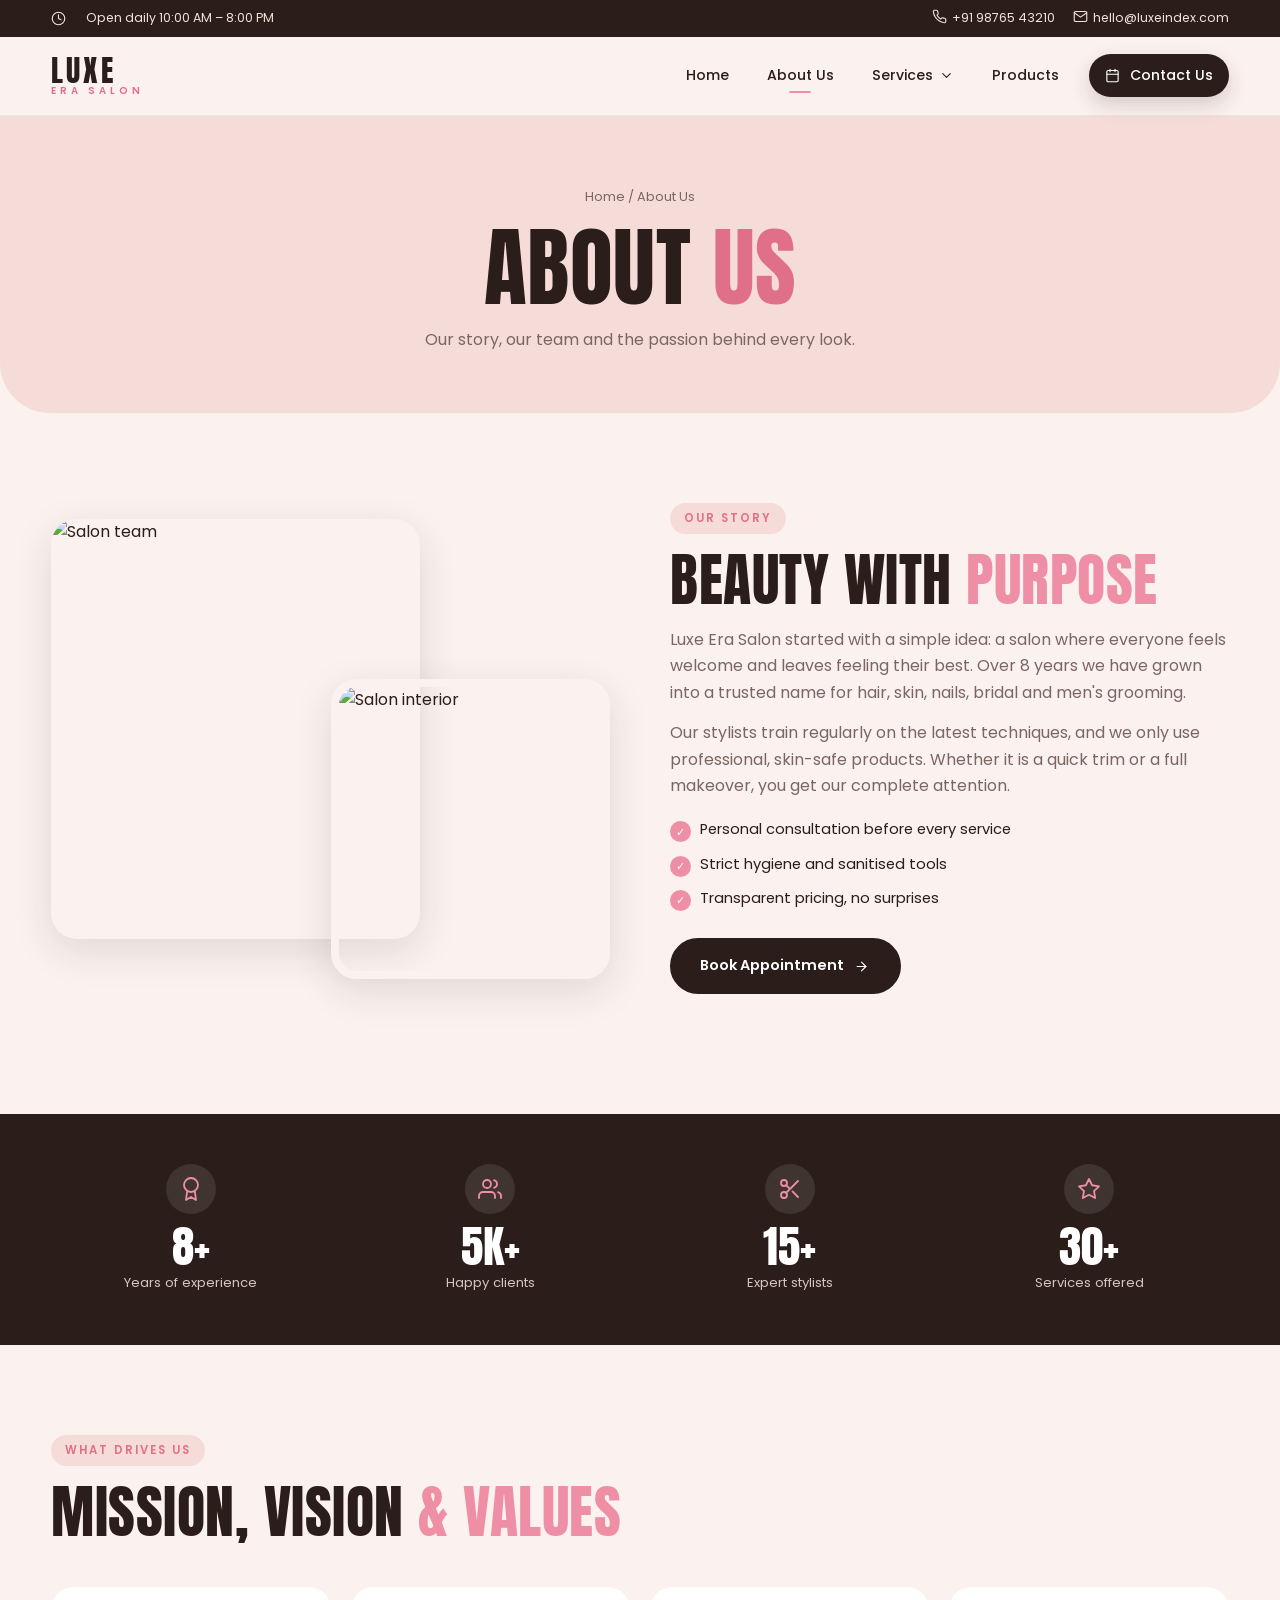
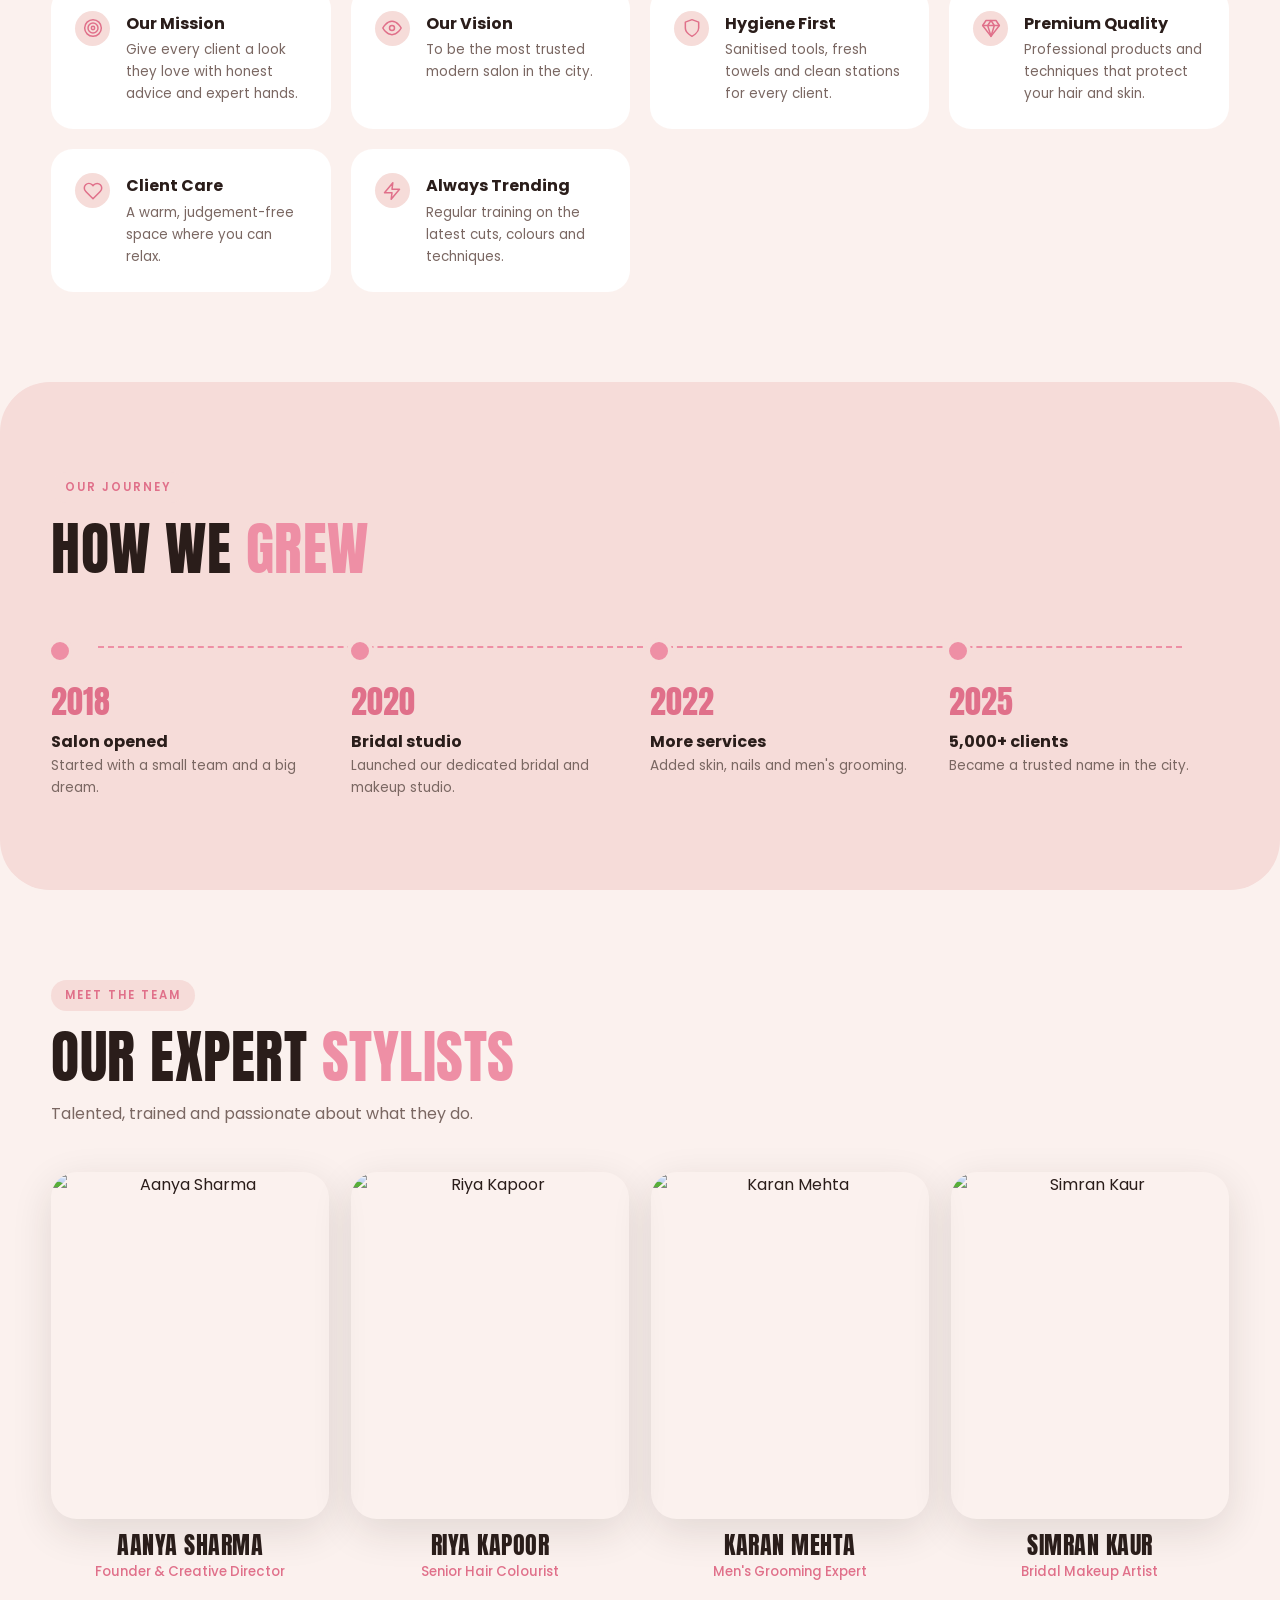
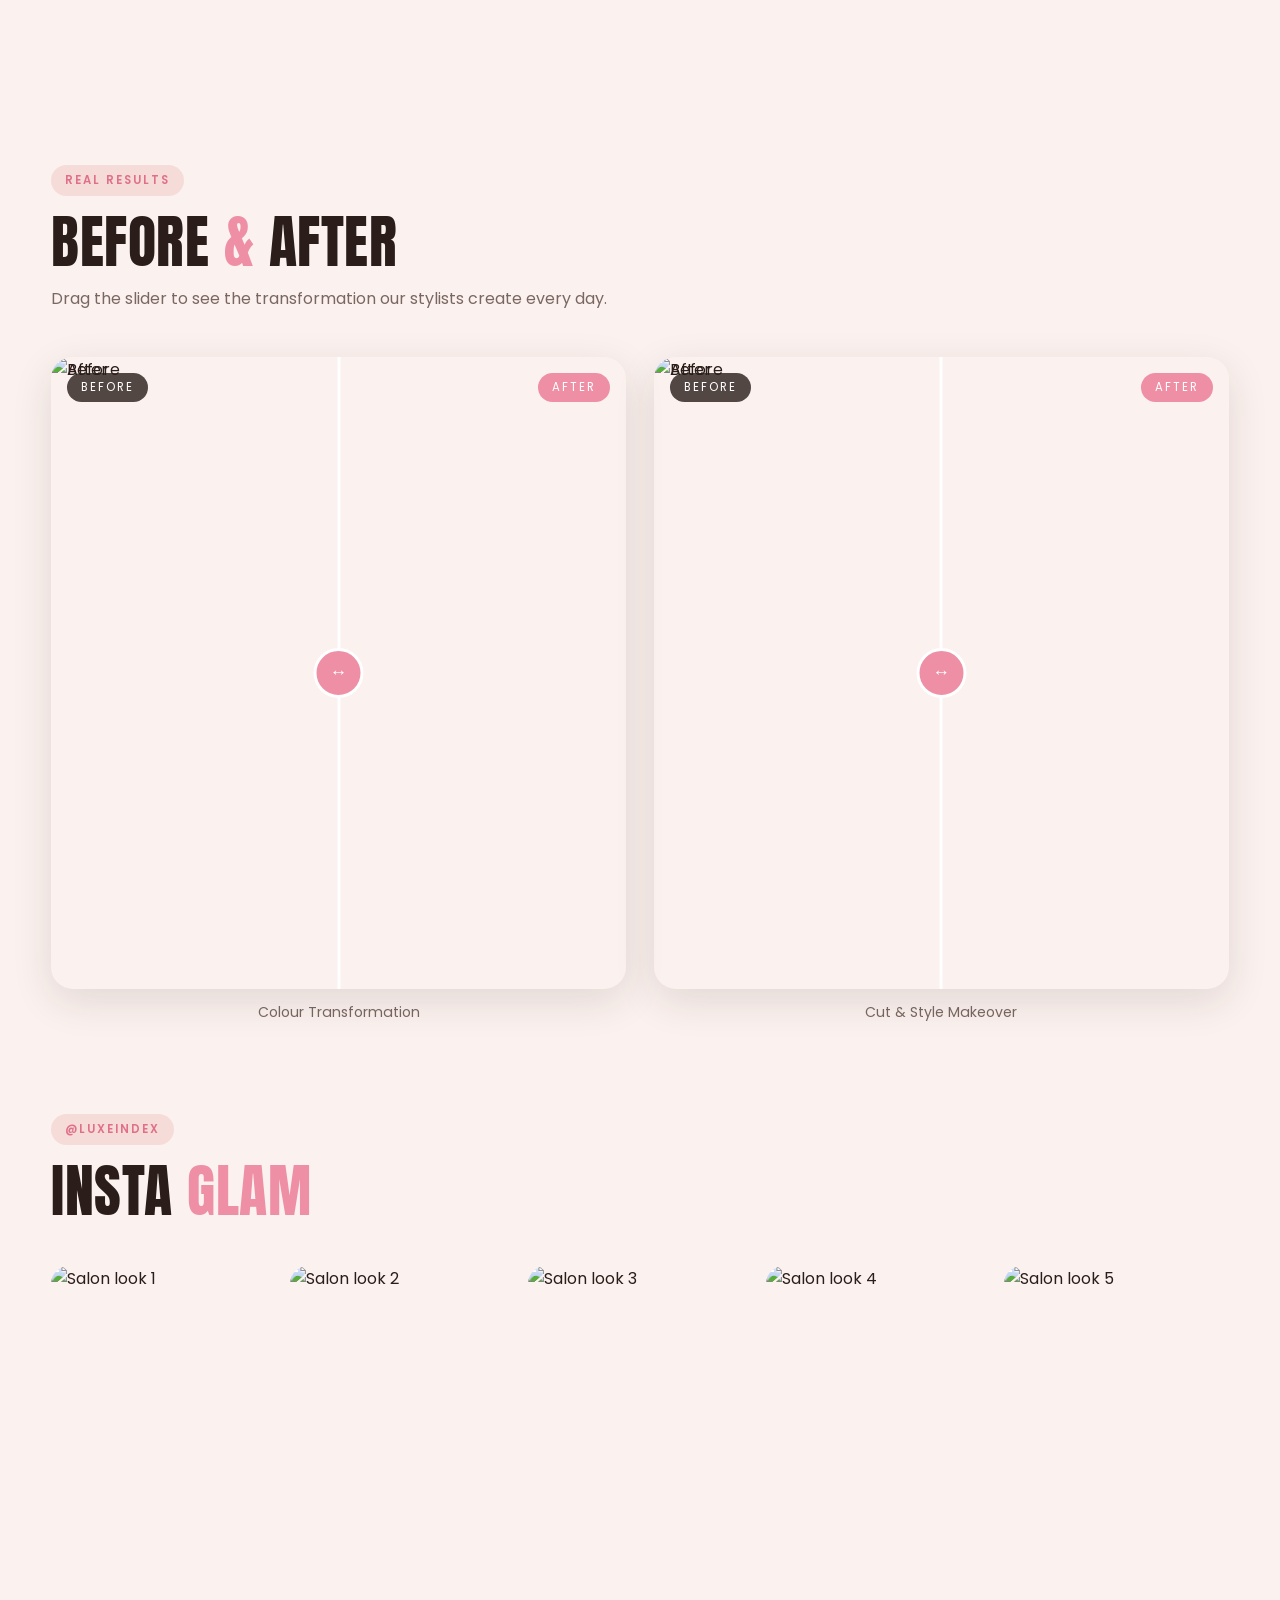
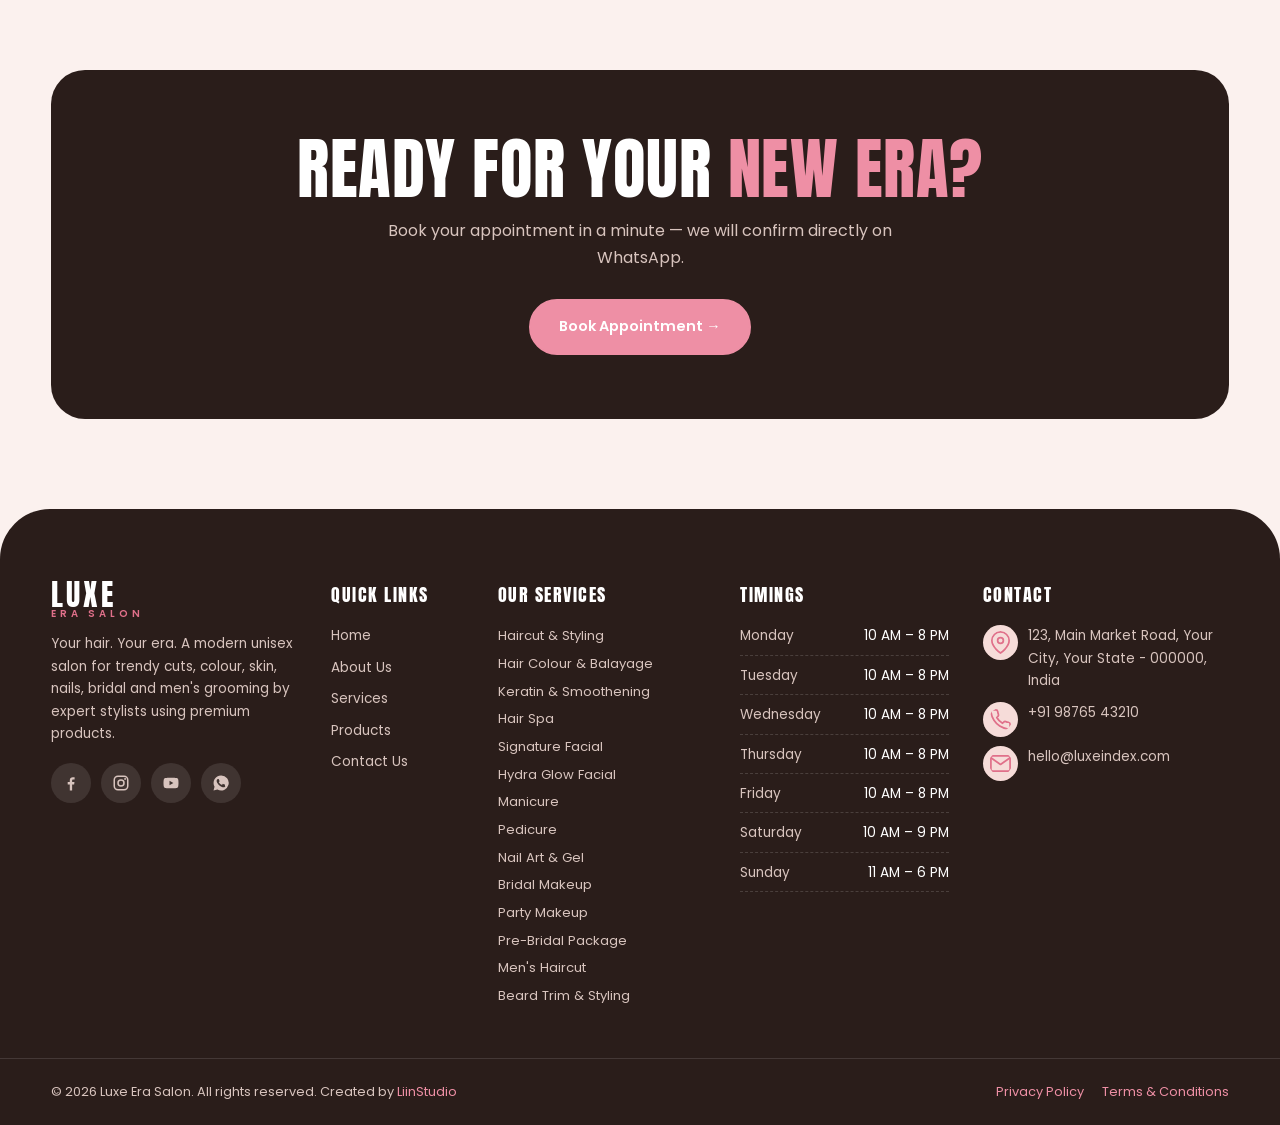
==== commit 2b00c3ad: "all files are to be modified" ====
--- a/about.html
+++ b/about.html
@@ -12,13 +12,13 @@
 <link rel="stylesheet" href="css/style.css">
 </head>
 <body>
-<div class="topbar"><div class="container"><span class="hide-m"><svg class="ti" viewBox="0 0 24 24" fill="none" stroke="currentColor" stroke-width="1.8" stroke-linecap="round" stroke-linejoin="round" aria-hidden="true"><circle cx="12" cy="12" r="10"/><polyline points="12 6 12 12 16 14"/></svg> Open daily 10:00 AM – 8:00 PM</span><span><a href="tel:+919876543210"><svg class="ti" viewBox="0 0 24 24" fill="none" stroke="currentColor" stroke-width="1.8" stroke-linecap="round" stroke-linejoin="round" aria-hidden="true"><path d="M22 16.92v3a2 2 0 0 1-2.18 2 19.79 19.79 0 0 1-8.63-3.07 19.5 19.5 0 0 1-6-6 19.79 19.79 0 0 1-3.07-8.67A2 2 0 0 1 4.11 2h3a2 2 0 0 1 2 1.72c.13.96.36 1.9.7 2.81a2 2 0 0 1-.45 2.11L8.09 9.91a16 16 0 0 0 6 6l1.27-1.27a2 2 0 0 1 2.11-.45c.91.34 1.85.57 2.81.7A2 2 0 0 1 22 16.92z"/></svg> +91 98765 43210</a><a href="mailto:hello@luxeerasalon.com" class="hide-m"><svg class="ti" viewBox="0 0 24 24" fill="none" stroke="currentColor" stroke-width="1.8" stroke-linecap="round" stroke-linejoin="round" aria-hidden="true"><path d="M4 4h16a2 2 0 0 1 2 2v12a2 2 0 0 1-2 2H4a2 2 0 0 1-2-2V6a2 2 0 0 1 2-2z"/><polyline points="22,6 12,13 2,6"/></svg> hello@luxeerasalon.com</a></span></div></div>
+<div class="topbar"><div class="container"><span class="hide-m"><svg class="ti" viewBox="0 0 24 24" fill="none" stroke="currentColor" stroke-width="1.8" stroke-linecap="round" stroke-linejoin="round" aria-hidden="true"><circle cx="12" cy="12" r="10"/><polyline points="12 6 12 12 16 14"/></svg> Open daily 10:00 AM – 8:00 PM</span><span><a href="tel:+919876543210"><svg class="ti" viewBox="0 0 24 24" fill="none" stroke="currentColor" stroke-width="1.8" stroke-linecap="round" stroke-linejoin="round" aria-hidden="true"><path d="M22 16.92v3a2 2 0 0 1-2.18 2 19.79 19.79 0 0 1-8.63-3.07 19.5 19.5 0 0 1-6-6 19.79 19.79 0 0 1-3.07-8.67A2 2 0 0 1 4.11 2h3a2 2 0 0 1 2 1.72c.13.96.36 1.9.7 2.81a2 2 0 0 1-.45 2.11L8.09 9.91a16 16 0 0 0 6 6l1.27-1.27a2 2 0 0 1 2.11-.45c.91.34 1.85.57 2.81.7A2 2 0 0 1 22 16.92z"/></svg> +91 98765 43210</a><a href="mailto:hello@luxeindex.com" class="hide-m"><svg class="ti" viewBox="0 0 24 24" fill="none" stroke="currentColor" stroke-width="1.8" stroke-linecap="round" stroke-linejoin="round" aria-hidden="true"><path d="M4 4h16a2 2 0 0 1 2 2v12a2 2 0 0 1-2 2H4a2 2 0 0 1-2-2V6a2 2 0 0 1 2-2z"/><polyline points="22,6 12,13 2,6"/></svg> hello@luxeindex.com</a></span></div></div>
 <header>
 <div class="container nav">
-<a href="erasalon.html" class="logo" aria-label="Luxe Era Salon home"><b>LUXE</b><small>Era Salon</small></a>
+<a href="index.html" class="logo" aria-label="Luxe Era Salon home"><b>LUXE</b><small>Era Salon</small></a>
 <button class="hamburger" aria-label="Menu"><span></span><span></span><span></span></button>
 <ul class="nav-links">
-<li><a href="erasalon.html">Home</a></li>
+<li><a href="index.html">Home</a></li>
 <li><a href="about.html" class="active">About Us</a></li>
 <li class="has-mega"><a href="services.html">Services <svg class="chev" viewBox="0 0 24 24" fill="none" stroke="currentColor" stroke-width="1.8" stroke-linecap="round" stroke-linejoin="round" aria-hidden="true"><polyline points="6 9 12 15 18 9"/></svg></a>
 <div class="mega"><div class="mcol"><a class="mhead" href="services.html#hair"><span class="mic"><svg class="ico" viewBox="0 0 24 24" fill="none" stroke="currentColor" stroke-width="1.8" stroke-linecap="round" stroke-linejoin="round" aria-hidden="true"><circle cx="6" cy="6" r="3"/><circle cx="6" cy="18" r="3"/><path d="M20 4 8.12 15.88M14.47 14.48 20 20M8.12 8.12 12 12"/></svg></span><div><h4>Hair</h4><small>Cuts, colour & treatments</small></div></a><ul><li><a href="services.html#haircut-styling"><span class="ii"><svg class="ico" viewBox="0 0 24 24" fill="none" stroke="currentColor" stroke-width="1.8" stroke-linecap="round" stroke-linejoin="round" aria-hidden="true"><circle cx="6" cy="6" r="3"/><circle cx="6" cy="18" r="3"/><path d="M20 4 8.12 15.88M14.47 14.48 20 20M8.12 8.12 12 12"/></svg></span>Haircut & Styling</a></li><li><a href="services.html#hair-colour-balayage"><span class="ii"><svg class="ico" viewBox="0 0 24 24" fill="none" stroke="currentColor" stroke-width="1.8" stroke-linecap="round" stroke-linejoin="round" aria-hidden="true"><path d="M12 2.69l5.66 5.66a8 8 0 1 1-11.31 0z"/></svg></span>Hair Colour & Balayage</a></li><li><a href="services.html#keratin-smoothening"><span class="ii"><svg class="ico" viewBox="0 0 24 24" fill="none" stroke="currentColor" stroke-width="1.8" stroke-linecap="round" stroke-linejoin="round" aria-hidden="true"><path d="M9.59 4.59A2 2 0 1 1 11 8H2m10.59 11.41A2 2 0 1 0 14 16H2m15.73-8.27A2.5 2.5 0 1 1 19.5 12H2"/></svg></span>Keratin & Smoothening</a></li><li><a href="services.html#hair-spa"><span class="ii"><svg class="ico" viewBox="0 0 24 24" fill="none" stroke="currentColor" stroke-width="1.8" stroke-linecap="round" stroke-linejoin="round" aria-hidden="true"><path d="M20.24 12.24a6 6 0 0 0-8.49-8.49L5 10.5V19h8.5z"/><path d="M16 8 2 22M17.5 15H9"/></svg></span>Hair Spa</a></li><li><a href="services.html#hair-extensions"><span class="ii"><svg class="ico" viewBox="0 0 24 24" fill="none" stroke="currentColor" stroke-width="1.8" stroke-linecap="round" stroke-linejoin="round" aria-hidden="true"><polygon points="12 2 2 7 12 12 22 7 12 2"/><polyline points="2 17 12 22 22 17"/><polyline points="2 12 12 17 22 12"/></svg></span>Hair Extensions</a></li><li><a href="services.html#scalp-treatment"><span class="ii"><svg class="ico" viewBox="0 0 24 24" fill="none" stroke="currentColor" stroke-width="1.8" stroke-linecap="round" stroke-linejoin="round" aria-hidden="true"><circle cx="12" cy="12" r="5"/><path d="M12 1v2M12 21v2M4.22 4.22l1.42 1.42M18.36 18.36l1.42 1.42M1 12h2M21 12h2M4.22 19.78l1.42-1.42M18.36 5.64l1.42-1.42"/></svg></span>Scalp Treatment</a></li></ul></div><div class="mcol"><a class="mhead" href="services.html#skin"><span class="mic"><svg class="ico" viewBox="0 0 24 24" fill="none" stroke="currentColor" stroke-width="1.8" stroke-linecap="round" stroke-linejoin="round" aria-hidden="true"><circle cx="12" cy="12" r="10"/><path d="M8 14s1.5 2 4 2 4-2 4-2M9 9h.01M15 9h.01"/></svg></span><div><h4>Skin & Facial</h4><small>Glow, care & grooming</small></div></a><ul><li><a href="services.html#signature-facial"><span class="ii"><svg class="ico" viewBox="0 0 24 24" fill="none" stroke="currentColor" stroke-width="1.8" stroke-linecap="round" stroke-linejoin="round" aria-hidden="true"><circle cx="12" cy="12" r="10"/><path d="M8 14s1.5 2 4 2 4-2 4-2M9 9h.01M15 9h.01"/></svg></span>Signature Facial</a></li><li><a href="services.html#clean-up-de-tan"><span class="ii"><svg class="ico" viewBox="0 0 24 24" fill="none" stroke="currentColor" stroke-width="1.8" stroke-linecap="round" stroke-linejoin="round" aria-hidden="true"><circle cx="12" cy="12" r="5"/><path d="M12 1v2M12 21v2M4.22 4.22l1.42 1.42M18.36 18.36l1.42 1.42M1 12h2M21 12h2M4.22 19.78l1.42-1.42M18.36 5.64l1.42-1.42"/></svg></span>Clean-up & De-tan</a></li><li><a href="services.html#hydra-glow-facial"><span class="ii"><svg class="ico" viewBox="0 0 24 24" fill="none" stroke="currentColor" stroke-width="1.8" stroke-linecap="round" stroke-linejoin="round" aria-hidden="true"><path d="M12 2.69l5.66 5.66a8 8 0 1 1-11.31 0z"/></svg></span>Hydra Glow Facial</a></li><li><a href="services.html#waxing-threading"><span class="ii"><svg class="ico" viewBox="0 0 24 24" fill="none" stroke="currentColor" stroke-width="1.8" stroke-linecap="round" stroke-linejoin="round" aria-hidden="true"><polygon points="13 2 3 14 12 14 11 22 21 10 12 10 13 2"/></svg></span>Waxing & Threading</a></li><li><a href="services.html#eyebrow-lash-care"><span class="ii"><svg class="ico" viewBox="0 0 24 24" fill="none" stroke="currentColor" stroke-width="1.8" stroke-linecap="round" stroke-linejoin="round" aria-hidden="true"><path d="M1 12s4-8 11-8 11 8 11 8-4 8-11 8-11-8-11-8z"/><circle cx="12" cy="12" r="3"/></svg></span>Eyebrow & Lash Care</a></li><li><a href="services.html#skin-brightening-peel"><span class="ii"><svg class="ico" viewBox="0 0 24 24" fill="none" stroke="currentColor" stroke-width="1.8" stroke-linecap="round" stroke-linejoin="round" aria-hidden="true"><polygon points="12 2 15.09 8.26 22 9.27 17 14.14 18.18 21.02 12 17.77 5.82 21.02 7 14.14 2 9.27 8.91 8.26 12 2"/></svg></span>Skin Brightening Peel</a></li></ul></div><div class="mcol"><a class="mhead" href="services.html#nails"><span class="mic"><svg class="ico" viewBox="0 0 24 24" fill="none" stroke="currentColor" stroke-width="1.8" stroke-linecap="round" stroke-linejoin="round" aria-hidden="true"><path d="M20.84 4.61a5.5 5.5 0 0 0-7.78 0L12 5.67l-1.06-1.06a5.5 5.5 0 0 0-7.78 7.78l1.06 1.06L12 21.23l7.78-7.78 1.06-1.06a5.5 5.5 0 0 0 0-7.78z"/></svg></span><div><h4>Nails & Spa</h4><small>Hands, feet & relaxation</small></div></a><ul><li><a href="services.html#manicure"><span class="ii"><svg class="ico" viewBox="0 0 24 24" fill="none" stroke="currentColor" stroke-width="1.8" stroke-linecap="round" stroke-linejoin="round" aria-hidden="true"><path d="M20.84 4.61a5.5 5.5 0 0 0-7.78 0L12 5.67l-1.06-1.06a5.5 5.5 0 0 0-7.78 7.78l1.06 1.06L12 21.23l7.78-7.78 1.06-1.06a5.5 5.5 0 0 0 0-7.78z"/></svg></span>Manicure</a></li><li><a href="services.html#pedicure"><span class="ii"><svg class="ico" viewBox="0 0 24 24" fill="none" stroke="currentColor" stroke-width="1.8" stroke-linecap="round" stroke-linejoin="round" aria-hidden="true"><path d="M20.24 12.24a6 6 0 0 0-8.49-8.49L5 10.5V19h8.5z"/><path d="M16 8 2 22M17.5 15H9"/></svg></span>Pedicure</a></li><li><a href="services.html#nail-art-gel"><span class="ii"><svg class="ico" viewBox="0 0 24 24" fill="none" stroke="currentColor" stroke-width="1.8" stroke-linecap="round" stroke-linejoin="round" aria-hidden="true"><polygon points="12 2 15.09 8.26 22 9.27 17 14.14 18.18 21.02 12 17.77 5.82 21.02 7 14.14 2 9.27 8.91 8.26 12 2"/></svg></span>Nail Art & Gel</a></li><li><a href="services.html#nail-extensions"><span class="ii"><svg class="ico" viewBox="0 0 24 24" fill="none" stroke="currentColor" stroke-width="1.8" stroke-linecap="round" stroke-linejoin="round" aria-hidden="true"><polygon points="12 2 2 7 12 12 22 7 12 2"/><polyline points="2 17 12 22 22 17"/><polyline points="2 12 12 17 22 12"/></svg></span>Nail Extensions</a></li><li><a href="services.html#body-massage"><span class="ii"><svg class="ico" viewBox="0 0 24 24" fill="none" stroke="currentColor" stroke-width="1.8" stroke-linecap="round" stroke-linejoin="round" aria-hidden="true"><path d="M21 12.79A9 9 0 1 1 11.21 3 7 7 0 0 0 21 12.79z"/></svg></span>Body Massage</a></li><li><a href="services.html#head-shoulder-massage"><span class="ii"><svg class="ico" viewBox="0 0 24 24" fill="none" stroke="currentColor" stroke-width="1.8" stroke-linecap="round" stroke-linejoin="round" aria-hidden="true"><path d="M20 21v-2a4 4 0 0 0-4-4H8a4 4 0 0 0-4 4v2"/><circle cx="12" cy="7" r="4"/></svg></span>Head & Shoulder Massage</a></li></ul></div><div class="mcol"><a class="mhead" href="services.html#bridal"><span class="mic"><svg class="ico" viewBox="0 0 24 24" fill="none" stroke="currentColor" stroke-width="1.8" stroke-linecap="round" stroke-linejoin="round" aria-hidden="true"><circle cx="12" cy="8" r="7"/><polyline points="8.21 13.89 7 23 12 20 17 23 15.79 13.88"/></svg></span><div><h4>Bridal & Makeup</h4><small>Your big day, perfected</small></div></a><ul><li><a href="services.html#bridal-makeup"><span class="ii"><svg class="ico" viewBox="0 0 24 24" fill="none" stroke="currentColor" stroke-width="1.8" stroke-linecap="round" stroke-linejoin="round" aria-hidden="true"><circle cx="12" cy="8" r="7"/><polyline points="8.21 13.89 7 23 12 20 17 23 15.79 13.88"/></svg></span>Bridal Makeup</a></li><li><a href="services.html#party-makeup"><span class="ii"><svg class="ico" viewBox="0 0 24 24" fill="none" stroke="currentColor" stroke-width="1.8" stroke-linecap="round" stroke-linejoin="round" aria-hidden="true"><polygon points="12 2 15.09 8.26 22 9.27 17 14.14 18.18 21.02 12 17.77 5.82 21.02 7 14.14 2 9.27 8.91 8.26 12 2"/></svg></span>Party Makeup</a></li><li><a href="services.html#hair-do-styling"><span class="ii"><svg class="ico" viewBox="0 0 24 24" fill="none" stroke="currentColor" stroke-width="1.8" stroke-linecap="round" stroke-linejoin="round" aria-hidden="true"><polygon points="12 2 2 7 12 12 22 7 12 2"/><polyline points="2 17 12 22 22 17"/><polyline points="2 12 12 17 22 12"/></svg></span>Hair-do & Styling</a></li><li><a href="services.html#pre-bridal-package"><span class="ii"><svg class="ico" viewBox="0 0 24 24" fill="none" stroke="currentColor" stroke-width="1.8" stroke-linecap="round" stroke-linejoin="round" aria-hidden="true"><polyline points="20 12 20 22 4 22 4 12"/><rect x="2" y="7" width="20" height="5"/><path d="M12 22V7M12 7H7.5a2.5 2.5 0 0 1 0-5C11 2 12 7 12 7zM12 7h4.5a2.5 2.5 0 0 0 0-5C13 2 12 7 12 7z"/></svg></span>Pre-Bridal Package</a></li><li><a href="services.html#engagement-reception-makeup"><span class="ii"><svg class="ico" viewBox="0 0 24 24" fill="none" stroke="currentColor" stroke-width="1.8" stroke-linecap="round" stroke-linejoin="round" aria-hidden="true"><path d="M20.84 4.61a5.5 5.5 0 0 0-7.78 0L12 5.67l-1.06-1.06a5.5 5.5 0 0 0-7.78 7.78l1.06 1.06L12 21.23l7.78-7.78 1.06-1.06a5.5 5.5 0 0 0 0-7.78z"/></svg></span>Engagement & Reception Makeup</a></li><li><a href="services.html#saree-draping"><span class="ii"><svg class="ico" viewBox="0 0 24 24" fill="none" stroke="currentColor" stroke-width="1.8" stroke-linecap="round" stroke-linejoin="round" aria-hidden="true"><path d="M20.24 12.24a6 6 0 0 0-8.49-8.49L5 10.5V19h8.5z"/><path d="M16 8 2 22M17.5 15H9"/></svg></span>Saree Draping</a></li></ul></div><div class="mcol"><a class="mhead" href="services.html#men"><span class="mic"><svg class="ico" viewBox="0 0 24 24" fill="none" stroke="currentColor" stroke-width="1.8" stroke-linecap="round" stroke-linejoin="round" aria-hidden="true"><path d="M20 21v-2a4 4 0 0 0-4-4H8a4 4 0 0 0-4 4v2"/><circle cx="12" cy="7" r="4"/></svg></span><div><h4>Men's Grooming</h4><small>Sharp looks for him</small></div></a><ul><li><a href="services.html#men-s-haircut"><span class="ii"><svg class="ico" viewBox="0 0 24 24" fill="none" stroke="currentColor" stroke-width="1.8" stroke-linecap="round" stroke-linejoin="round" aria-hidden="true"><circle cx="6" cy="6" r="3"/><circle cx="6" cy="18" r="3"/><path d="M20 4 8.12 15.88M14.47 14.48 20 20M8.12 8.12 12 12"/></svg></span>Men's Haircut</a></li><li><a href="services.html#beard-trim-styling"><span class="ii"><svg class="ico" viewBox="0 0 24 24" fill="none" stroke="currentColor" stroke-width="1.8" stroke-linecap="round" stroke-linejoin="round" aria-hidden="true"><path d="M20 21v-2a4 4 0 0 0-4-4H8a4 4 0 0 0-4 4v2"/><circle cx="12" cy="7" r="4"/></svg></span>Beard Trim & Styling</a></li><li><a href="services.html#hair-colour-for-men"><span class="ii"><svg class="ico" viewBox="0 0 24 24" fill="none" stroke="currentColor" stroke-width="1.8" stroke-linecap="round" stroke-linejoin="round" aria-hidden="true"><path d="M12 2.69l5.66 5.66a8 8 0 1 1-11.31 0z"/></svg></span>Hair Colour for Men</a></li><li><a href="services.html#men-s-facial"><span class="ii"><svg class="ico" viewBox="0 0 24 24" fill="none" stroke="currentColor" stroke-width="1.8" stroke-linecap="round" stroke-linejoin="round" aria-hidden="true"><circle cx="12" cy="12" r="10"/><path d="M8 14s1.5 2 4 2 4-2 4-2M9 9h.01M15 9h.01"/></svg></span>Men's Facial</a></li><li><a href="services.html#head-massage"><span class="ii"><svg class="ico" viewBox="0 0 24 24" fill="none" stroke="currentColor" stroke-width="1.8" stroke-linecap="round" stroke-linejoin="round" aria-hidden="true"><path d="M21 12.79A9 9 0 1 1 11.21 3 7 7 0 0 0 21 12.79z"/></svg></span>Head Massage</a></li><li><a href="services.html#groom-makeover"><span class="ii"><svg class="ico" viewBox="0 0 24 24" fill="none" stroke="currentColor" stroke-width="1.8" stroke-linecap="round" stroke-linejoin="round" aria-hidden="true"><circle cx="12" cy="8" r="7"/><polyline points="8.21 13.89 7 23 12 20 17 23 15.79 13.88"/></svg></span>Groom Makeover</a></li></ul></div>
@@ -29,7 +29,7 @@
 </ul>
 </div>
 </header>
-<section class="page-banner"><div class="container"><div class="crumbs"><a href="erasalon.html">Home</a> / About Us</div><h1>About <span>Us</span></h1><p>Our story, our team and the passion behind every look.</p></div></section>
+<section class="page-banner"><div class="container"><div class="crumbs"><a href="index.html">Home</a> / About Us</div><h1>About <span>Us</span></h1><p>Our story, our team and the passion behind every look.</p></div></section>
 <section class="section"><div class="container about-grid">
 <div class="about-imgs reveal"><img src="images/about1.svg" alt="Salon team"><img src="images/about2.svg" alt="Salon interior"></div>
 <div class="about-text reveal"><span class="eyebrow">Our Story</span><h2>Beauty with <span>purpose</span></h2>
@@ -44,21 +44,21 @@
 <section class="section"><div class="container"><div class="sec-head reveal"><span class="eyebrow">Meet the team</span><h2>Our expert <span>stylists</span></h2><p>Talented, trained and passionate about what they do.</p></div><div class="team-grid"><div class="team reveal"><div class="timg"><img src="images/team1.svg" alt="Aanya Sharma" loading="lazy"></div><h3>Aanya Sharma</h3><small>Founder & Creative Director</small></div><div class="team reveal"><div class="timg"><img src="images/team2.svg" alt="Riya Kapoor" loading="lazy"></div><h3>Riya Kapoor</h3><small>Senior Hair Colourist</small></div><div class="team reveal"><div class="timg"><img src="images/team3.svg" alt="Karan Mehta" loading="lazy"></div><h3>Karan Mehta</h3><small>Men's Grooming Expert</small></div><div class="team reveal"><div class="timg"><img src="images/team4.svg" alt="Simran Kaur" loading="lazy"></div><h3>Simran Kaur</h3><small>Bridal Makeup Artist</small></div></div></div></section>
 <section class="section"><div class="container"><div class="sec-head reveal"><span class="eyebrow">Real Results</span><h2>Before <span>&amp;</span> After</h2><p>Drag the slider to see the transformation our stylists create every day.</p></div>
 <div class="reveal"><div class="ba-wrap"><div><div class="ba"><img src="images/after1.svg" alt="After"><img class="before" src="images/before1.svg" alt="Before"><span class="tag l">Before</span><span class="tag r">After</span><div class="line"></div><input type="range" min="0" max="100" value="50" aria-label="Before after slider"></div><p class="ba-cap">Colour Transformation</p></div><div><div class="ba"><img src="images/after2.svg" alt="After"><img class="before" src="images/before2.svg" alt="Before"><span class="tag l">Before</span><span class="tag r">After</span><div class="line"></div><input type="range" min="0" max="100" value="50" aria-label="Before after slider"></div><p class="ba-cap">Cut & Style Makeover</p></div></div></div></div></section>
-<section class="section" style="padding-top:0"><div class="container"><div class="sec-head reveal"><span class="eyebrow">@luxeerasalon</span><h2>Insta <span>Glam</span></h2></div>
+<section class="section" style="padding-top:0"><div class="container"><div class="sec-head reveal"><span class="eyebrow">@luxeindex</span><h2>Insta <span>Glam</span></h2></div>
 <div class="insta reveal"><a href="https://instagram.com/" target="_blank" rel="noopener"><img src="images/gal1.svg" alt="Salon look 1" loading="lazy"></a><a href="https://instagram.com/" target="_blank" rel="noopener"><img src="images/gal2.svg" alt="Salon look 2" loading="lazy"></a><a href="https://instagram.com/" target="_blank" rel="noopener"><img src="images/gal3.svg" alt="Salon look 3" loading="lazy"></a><a href="https://instagram.com/" target="_blank" rel="noopener"><img src="images/gal4.svg" alt="Salon look 4" loading="lazy"></a><a href="https://instagram.com/" target="_blank" rel="noopener"><img src="images/gal5.svg" alt="Salon look 5" loading="lazy"></a></div></div></section>
 <section class="section" style="padding-bottom:0"><div class="container"><div class="cta reveal"><h2>Ready for your <span>new era?</span></h2><p>Book your appointment in a minute — we will confirm directly on WhatsApp.</p><a href="contact.html" class="btn pink">Book Appointment →</a></div></div></section>
 
 <footer>
 <div class="container f-grid">
-<div><a href="erasalon.html" class="logo"><b>LUXE</b><small>Era Salon</small></a>
+<div><a href="index.html" class="logo"><b>LUXE</b><small>Era Salon</small></a>
 <p>Your hair. Your era. A modern unisex salon for trendy cuts, colour, skin, nails, bridal and men's grooming by expert stylists using premium products.</p>
 <div class="socials"><a href="https://facebook.com/" target="_blank" rel="noopener" aria-label="Facebook"><svg viewBox="0 0 24 24"><path d="M13.5 22v-8h2.7l.4-3.2h-3.1V8.8c0-.9.3-1.5 1.6-1.5h1.7V4.4c-.3 0-1.3-.1-2.4-.1-2.4 0-4 1.5-4 4.1v2.4H7.6V14h2.8v8z"/></svg></a><a href="https://instagram.com/" target="_blank" rel="noopener" aria-label="Instagram"><svg viewBox="0 0 24 24"><rect x="3" y="3" width="18" height="18" rx="5" fill="none" stroke="currentColor" stroke-width="2"/><circle cx="12" cy="12" r="4" fill="none" stroke="currentColor" stroke-width="2"/><circle cx="17.5" cy="6.5" r="1.3"/></svg></a><a href="https://youtube.com/" target="_blank" rel="noopener" aria-label="YouTube"><svg viewBox="0 0 24 24"><path d="M21.6 7.2a2.500 2.500 0 0 0-1.800-1.800C18.200 5 12 5 12 5s-6.200 0-7.800.4A2.500 2.500 0 0 0 2.400 7.200C2 8.800 2 12 2 12s0 3.200.4 4.800a2.500 2.500 0 0 0 1.800 1.800C5.800 19 12 19 12 19s6.200 0 7.800-.4a2.500 2.500 0 0 0 1.800-1.800c.4-1.600.4-4.800.4-4.800s0-3.200-.4-4.800zM10 15V9l5.200 3z"/></svg></a><a href="https://wa.me/919876543210" target="_blank" rel="noopener" aria-label="WhatsApp"><svg viewBox="0 0 24 24"><path d="M12 2a10 10 0 0 0-8.600 15L2 22l5.200-1.400A10 10 0 1 0 12 2zm5.800 14.200c-.2.700-1.400 1.300-1.900 1.400-.5.100-1.100.1-1.800-.1-.4-.1-1-.3-1.700-.6-3-1.300-4.900-4.300-5-4.500-.1-.2-1.200-1.600-1.200-3s.8-2.100 1-2.400c.3-.3.600-.3.800-.3h.6c.2 0 .4 0 .6.500l.8 2c.1.200.1.400 0 .5l-.3.500-.4.400c-.1.100-.3.300-.1.600.2.300.7 1.200 1.500 1.900 1 .9 1.900 1.200 2.200 1.300.3.100.4.100.6-.1l.8-1c.2-.2.400-.2.600-.1l1.900.9c.3.100.5.200.5.300.1.200.1.700-.1 1.200z"/></svg></a></div></div>
-<div><h4>Quick Links</h4><ul><li><a href="erasalon.html">Home</a></li><li><a href="about.html">About Us</a></li><li><a href="services.html">Services</a></li><li><a href="products.html">Products</a></li><li><a href="contact.html">Contact Us</a></li></ul></div>
+<div><h4>Quick Links</h4><ul><li><a href="index.html">Home</a></li><li><a href="about.html">About Us</a></li><li><a href="services.html">Services</a></li><li><a href="products.html">Products</a></li><li><a href="contact.html">Contact Us</a></li></ul></div>
 <div class="f-svc"><h4>Our Services</h4><ul><li><a href="services.html#haircut-styling">Haircut & Styling</a></li><li><a href="services.html#hair-colour-balayage">Hair Colour & Balayage</a></li><li><a href="services.html#keratin-smoothening">Keratin & Smoothening</a></li><li><a href="services.html#hair-spa">Hair Spa</a></li><li><a href="services.html#signature-facial">Signature Facial</a></li><li><a href="services.html#hydra-glow-facial">Hydra Glow Facial</a></li><li><a href="services.html#manicure">Manicure</a></li><li><a href="services.html#pedicure">Pedicure</a></li><li><a href="services.html#nail-art-gel">Nail Art & Gel</a></li><li><a href="services.html#bridal-makeup">Bridal Makeup</a></li><li><a href="services.html#party-makeup">Party Makeup</a></li><li><a href="services.html#pre-bridal-package">Pre-Bridal Package</a></li><li><a href="services.html#men-s-haircut">Men's Haircut</a></li><li><a href="services.html#beard-trim-styling">Beard Trim & Styling</a></li></ul></div>
 <div class="f-time"><h4>Timings</h4><ul>
 <li><span>Monday</span><span>10 AM – 8 PM</span></li><li><span>Tuesday</span><span>10 AM – 8 PM</span></li><li><span>Wednesday</span><span>10 AM – 8 PM</span></li><li><span>Thursday</span><span>10 AM – 8 PM</span></li><li><span>Friday</span><span>10 AM – 8 PM</span></li><li><span>Saturday</span><span>10 AM – 9 PM</span></li><li><span>Sunday</span><span>11 AM – 6 PM</span></li></ul></div>
 <div class="f-contact"><h4>Contact</h4><ul>
-<li><svg class="fi" viewBox="0 0 24 24" fill="none" stroke="currentColor" stroke-width="1.8" stroke-linecap="round" stroke-linejoin="round" aria-hidden="true"><path d="M21 10c0 7-9 13-9 13s-9-6-9-13a9 9 0 0 1 18 0z"/><circle cx="12" cy="10" r="3"/></svg> <span>123, Main Market Road, Your City, Your State - 000000, India</span></li><li><svg class="fi" viewBox="0 0 24 24" fill="none" stroke="currentColor" stroke-width="1.8" stroke-linecap="round" stroke-linejoin="round" aria-hidden="true"><path d="M22 16.92v3a2 2 0 0 1-2.18 2 19.79 19.79 0 0 1-8.63-3.07 19.5 19.5 0 0 1-6-6 19.79 19.79 0 0 1-3.07-8.67A2 2 0 0 1 4.11 2h3a2 2 0 0 1 2 1.72c.13.96.36 1.9.7 2.81a2 2 0 0 1-.45 2.11L8.09 9.91a16 16 0 0 0 6 6l1.27-1.27a2 2 0 0 1 2.11-.45c.91.34 1.85.57 2.81.7A2 2 0 0 1 22 16.92z"/></svg> <a href="tel:+919876543210">+91 98765 43210</a></li><li><svg class="fi" viewBox="0 0 24 24" fill="none" stroke="currentColor" stroke-width="1.8" stroke-linecap="round" stroke-linejoin="round" aria-hidden="true"><path d="M4 4h16a2 2 0 0 1 2 2v12a2 2 0 0 1-2 2H4a2 2 0 0 1-2-2V6a2 2 0 0 1 2-2z"/><polyline points="22,6 12,13 2,6"/></svg> <a href="mailto:hello@luxeerasalon.com">hello@luxeerasalon.com</a></li></ul></div>
+<li><svg class="fi" viewBox="0 0 24 24" fill="none" stroke="currentColor" stroke-width="1.8" stroke-linecap="round" stroke-linejoin="round" aria-hidden="true"><path d="M21 10c0 7-9 13-9 13s-9-6-9-13a9 9 0 0 1 18 0z"/><circle cx="12" cy="10" r="3"/></svg> <span>123, Main Market Road, Your City, Your State - 000000, India</span></li><li><svg class="fi" viewBox="0 0 24 24" fill="none" stroke="currentColor" stroke-width="1.8" stroke-linecap="round" stroke-linejoin="round" aria-hidden="true"><path d="M22 16.92v3a2 2 0 0 1-2.18 2 19.79 19.79 0 0 1-8.63-3.07 19.5 19.5 0 0 1-6-6 19.79 19.79 0 0 1-3.07-8.67A2 2 0 0 1 4.11 2h3a2 2 0 0 1 2 1.72c.13.96.36 1.9.7 2.81a2 2 0 0 1-.45 2.11L8.09 9.91a16 16 0 0 0 6 6l1.27-1.27a2 2 0 0 1 2.11-.45c.91.34 1.85.57 2.81.7A2 2 0 0 1 22 16.92z"/></svg> <a href="tel:+919876543210">+91 98765 43210</a></li><li><svg class="fi" viewBox="0 0 24 24" fill="none" stroke="currentColor" stroke-width="1.8" stroke-linecap="round" stroke-linejoin="round" aria-hidden="true"><path d="M4 4h16a2 2 0 0 1 2 2v12a2 2 0 0 1-2 2H4a2 2 0 0 1-2-2V6a2 2 0 0 1 2-2z"/><polyline points="22,6 12,13 2,6"/></svg> <a href="mailto:hello@luxeindex.com">hello@luxeindex.com</a></li></ul></div>
 </div>
 <div class="f-bottom"><div class="container"><span>© <span id="year">2026</span> Luxe Era Salon. All rights reserved. Created by <a href="https://liinstudio.netlify.app/" target="_blank" rel="noopener">LiinStudio</a></span>
 <nav><a href="privacy-policy.html">Privacy Policy</a><a href="terms-conditions.html">Terms &amp; Conditions</a></nav></div></div>
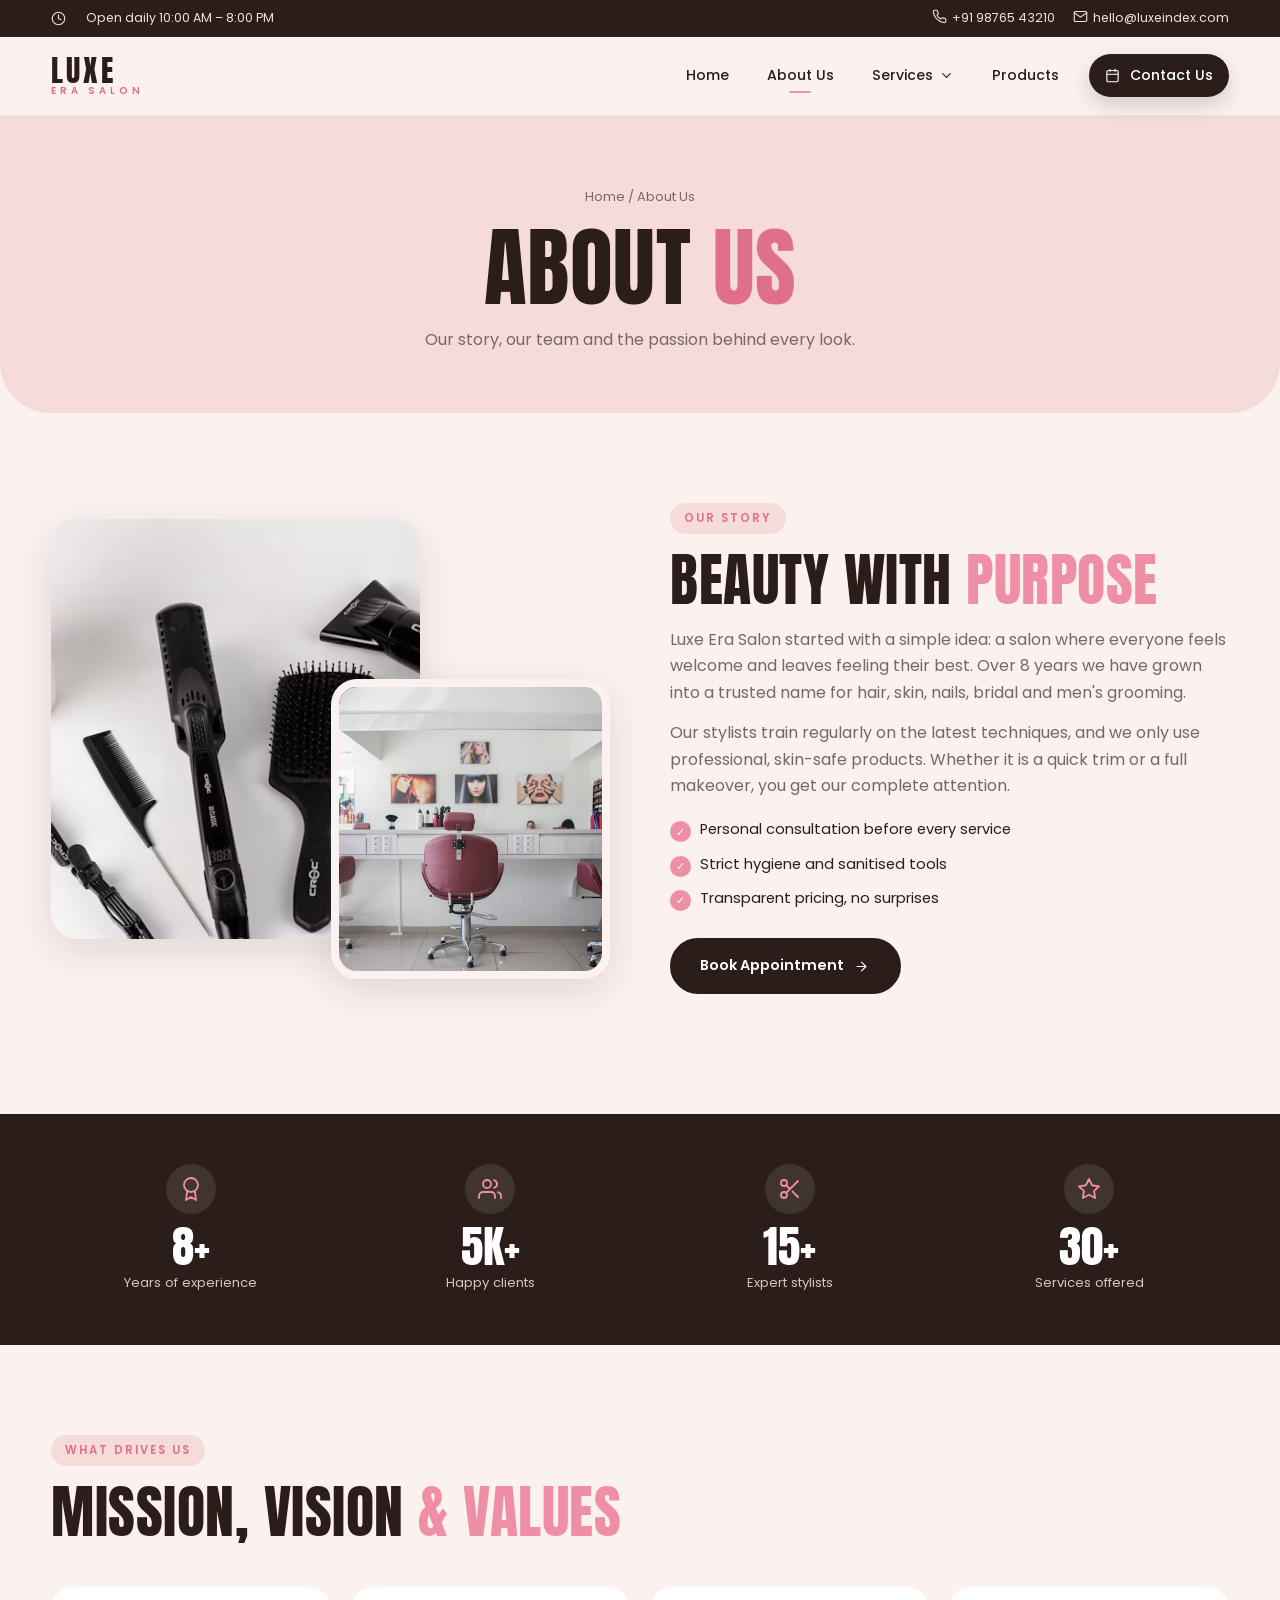
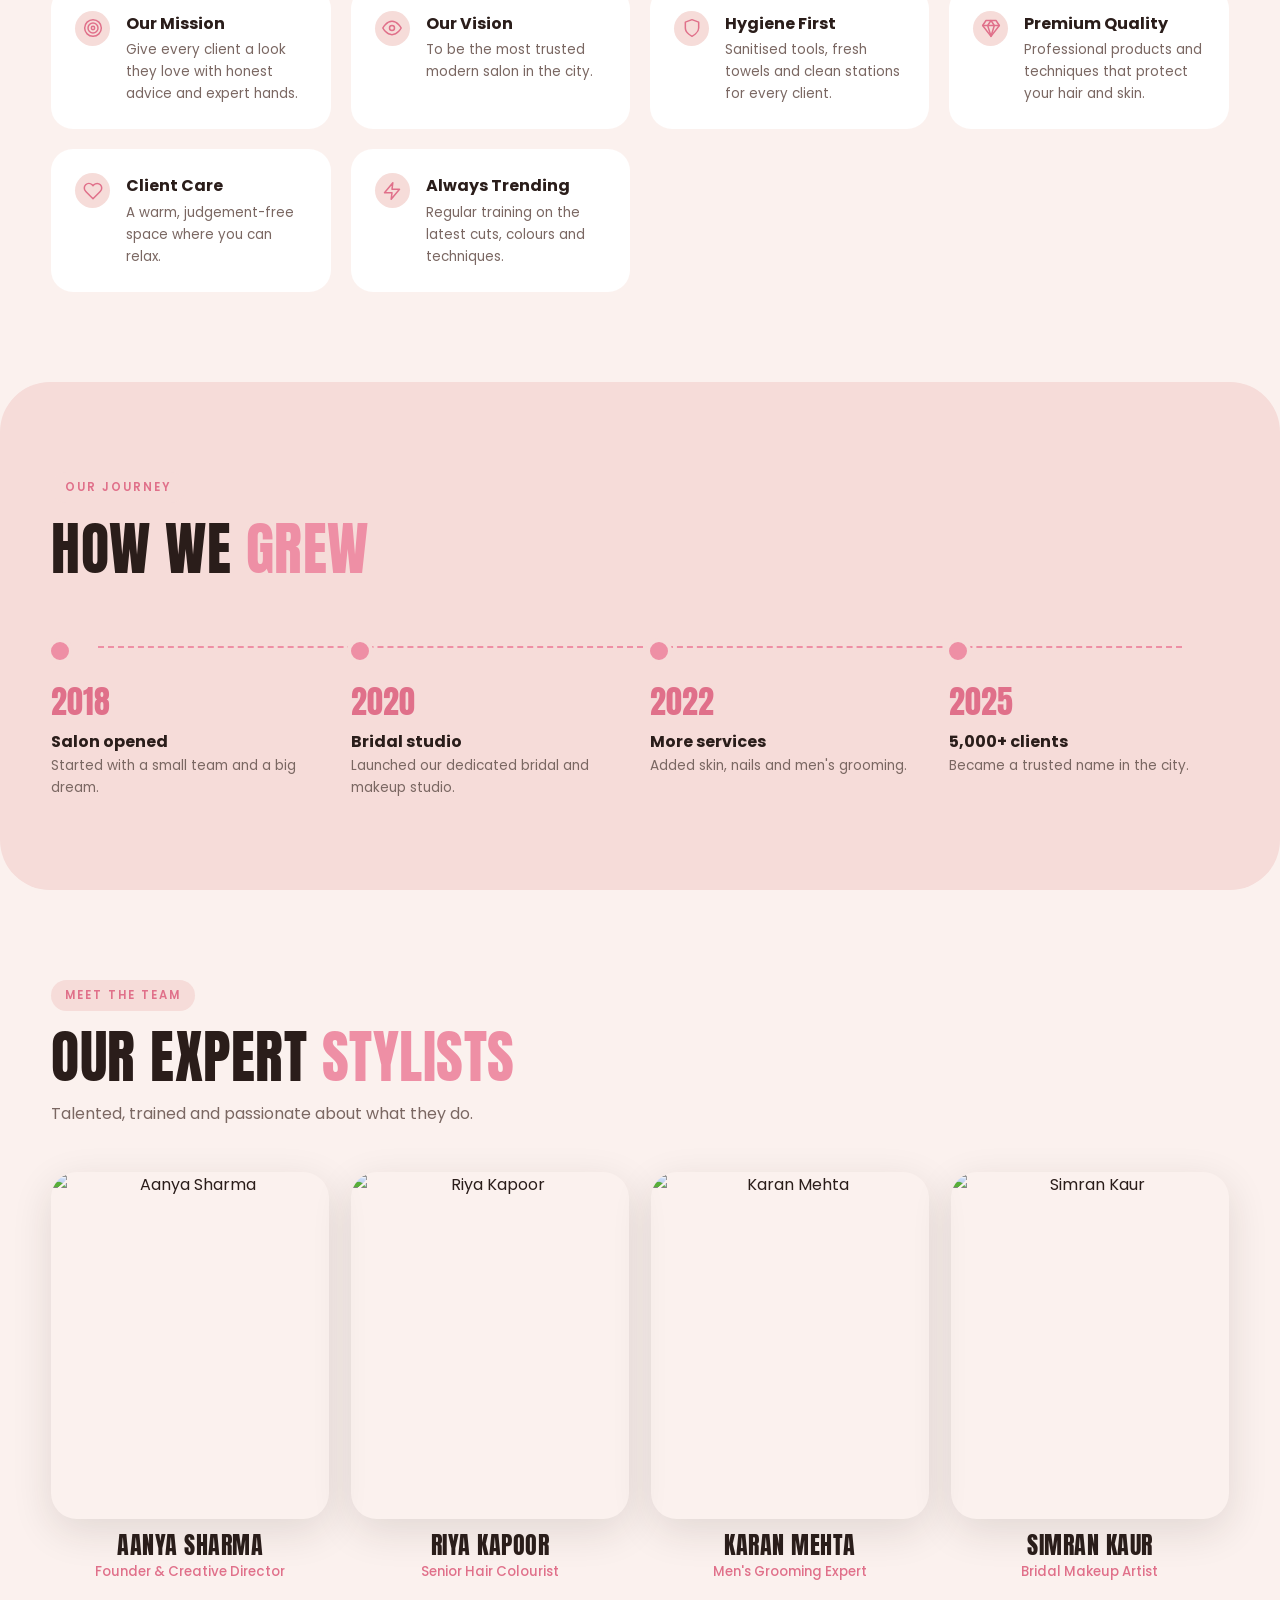
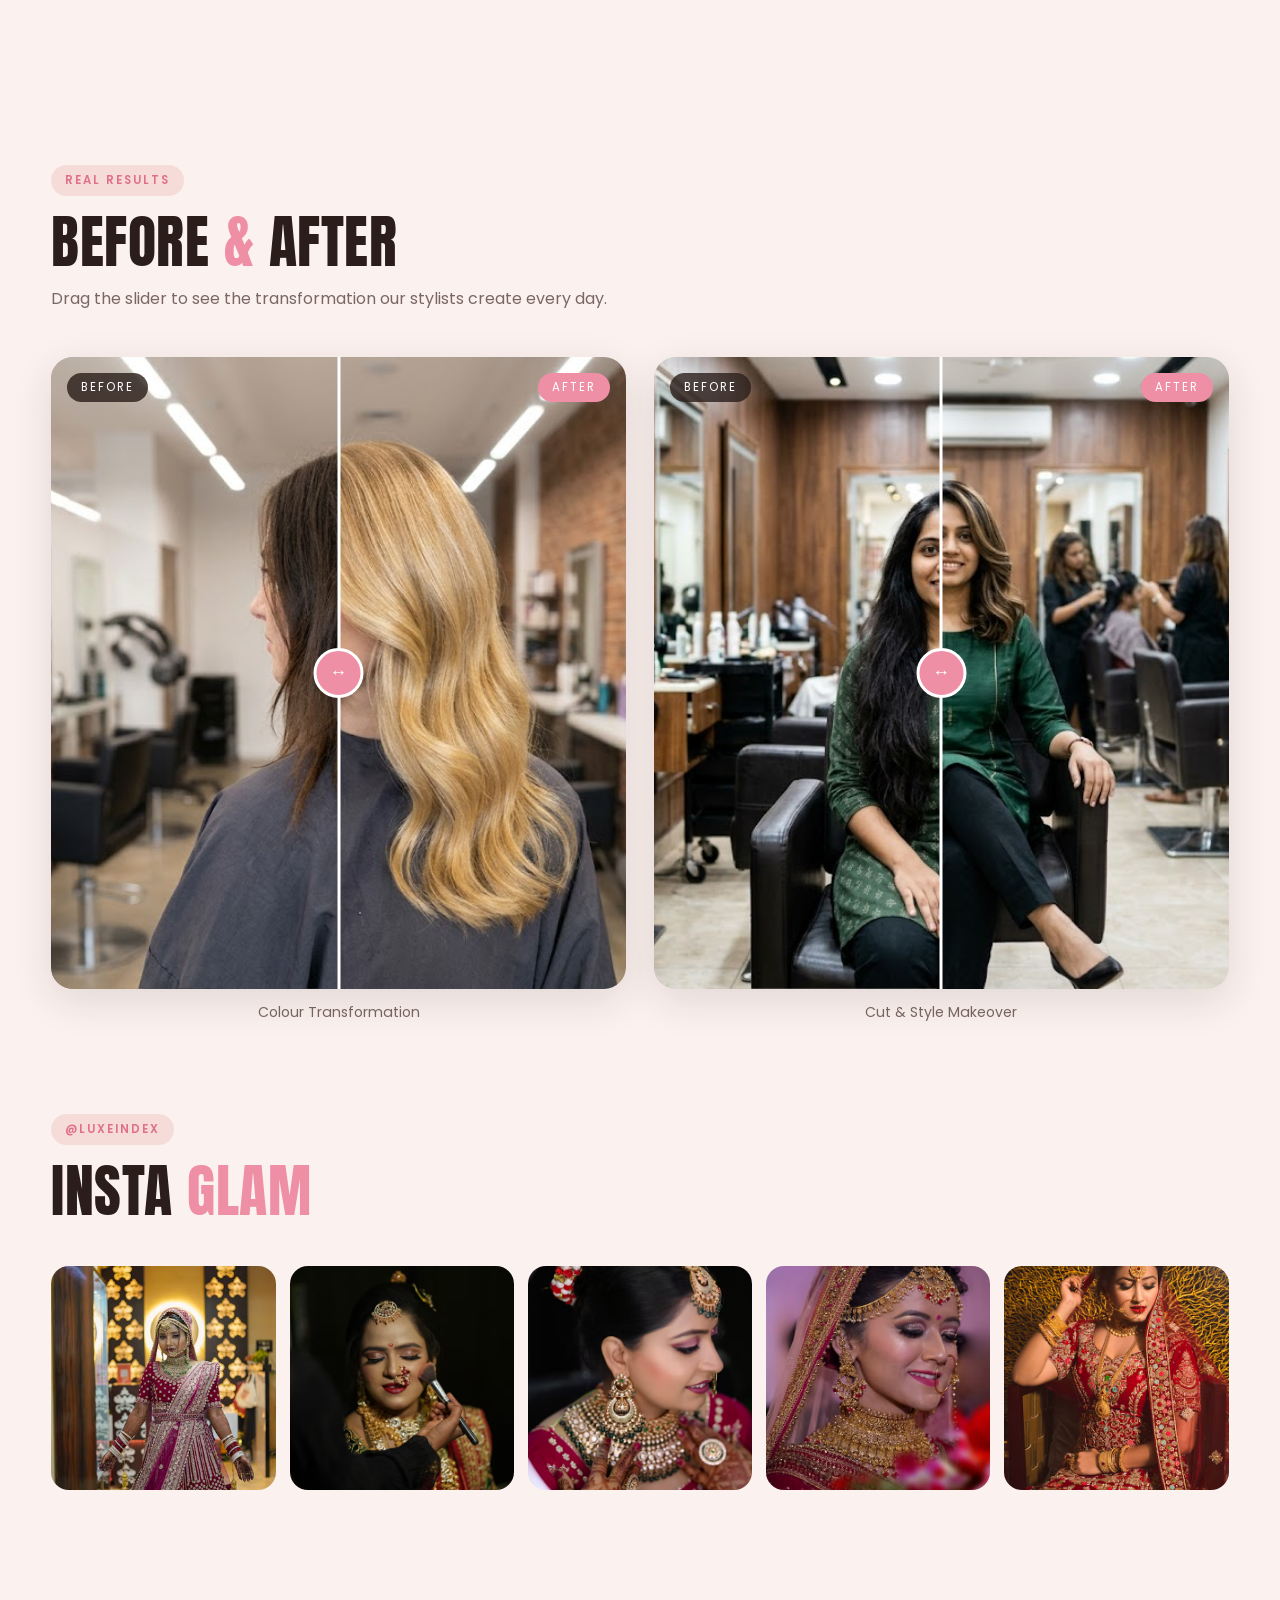
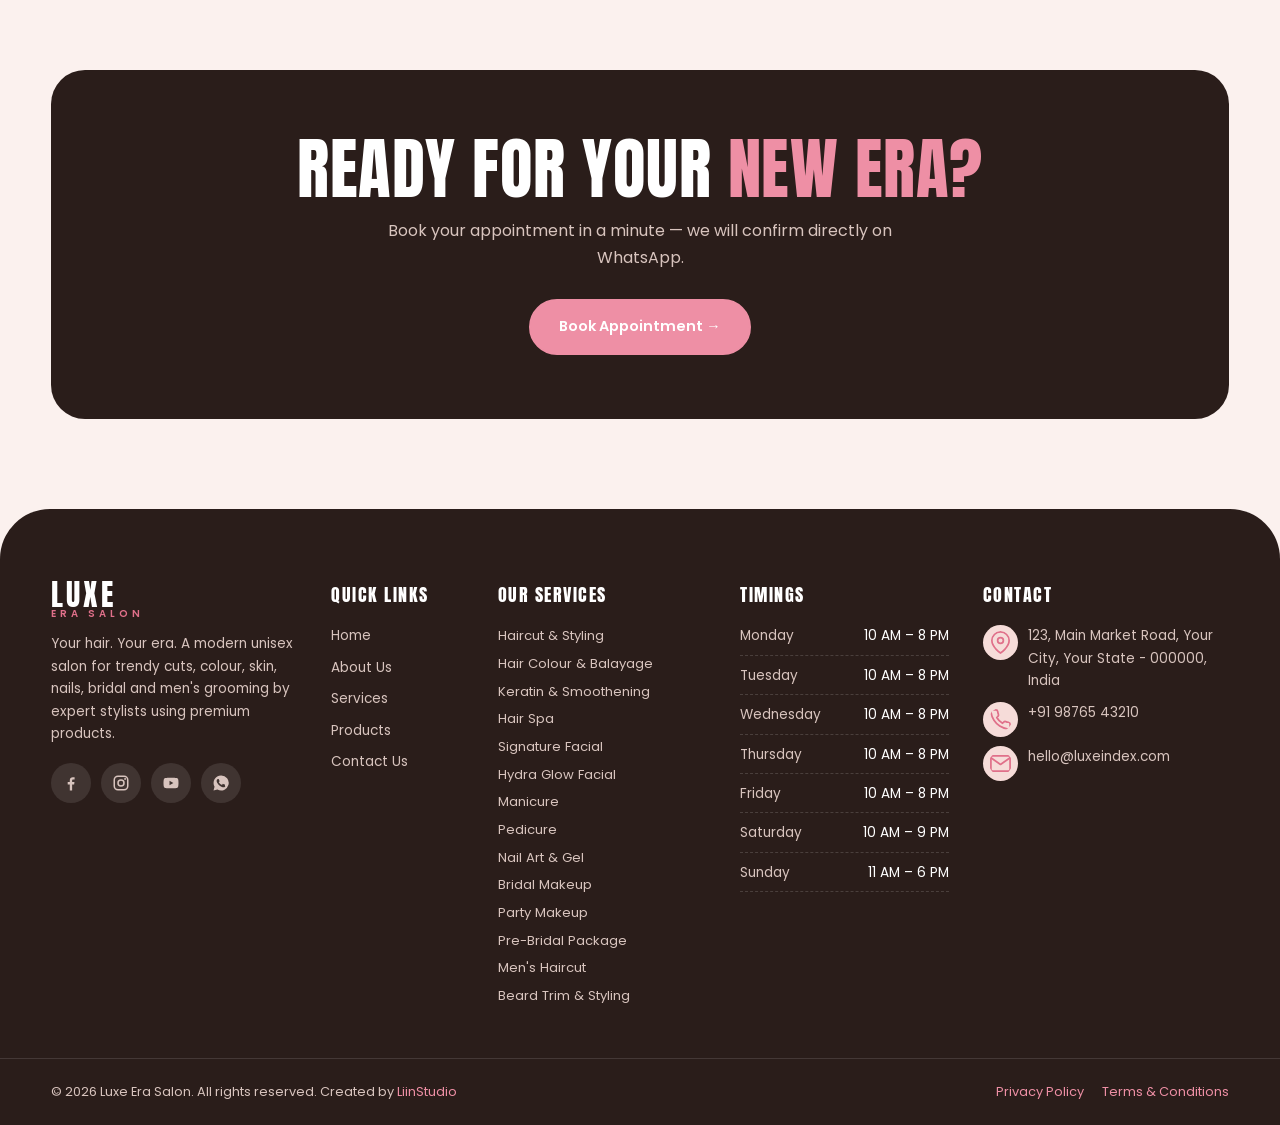
==== commit 5fd1331a: "Replace images in about section and update Instagram gallery Updated image sources in the about sect" ====
--- a/about.html
+++ b/about.html
@@ -31,7 +31,7 @@
 </header>
 <section class="page-banner"><div class="container"><div class="crumbs"><a href="index.html">Home</a> / About Us</div><h1>About <span>Us</span></h1><p>Our story, our team and the passion behind every look.</p></div></section>
 <section class="section"><div class="container about-grid">
-<div class="about-imgs reveal"><img src="images/about1.svg" alt="Salon team"><img src="images/about2.svg" alt="Salon interior"></div>
+<div class="about-imgs reveal"><img src="images/homeabout02.avif" alt="Salon team"><img src="images/homeabout01.avif" alt="Salon interior"></div>
 <div class="about-text reveal"><span class="eyebrow">Our Story</span><h2>Beauty with <span>purpose</span></h2>
 <p>Luxe Era Salon started with a simple idea: a salon where everyone feels welcome and leaves feeling their best. Over 8 years we have grown into a trusted name for hair, skin, nails, bridal and men's grooming.</p>
 <p>Our stylists train regularly on the latest techniques, and we only use professional, skin-safe products. Whether it is a quick trim or a full makeover, you get our complete attention.</p>
@@ -43,9 +43,9 @@
 <section class="section" style="background:var(--blush);border-radius:50px"><div class="container"><div class="sec-head reveal"><span class="eyebrow">Our journey</span><h2>How we <span>grew</span></h2></div><div class="timeline"><div class="tl reveal"><b>2018</b><h4>Salon opened</h4><p>Started with a small team and a big dream.</p></div><div class="tl reveal"><b>2020</b><h4>Bridal studio</h4><p>Launched our dedicated bridal and makeup studio.</p></div><div class="tl reveal"><b>2022</b><h4>More services</h4><p>Added skin, nails and men's grooming.</p></div><div class="tl reveal"><b>2025</b><h4>5,000+ clients</h4><p>Became a trusted name in the city.</p></div></div></div></section>
 <section class="section"><div class="container"><div class="sec-head reveal"><span class="eyebrow">Meet the team</span><h2>Our expert <span>stylists</span></h2><p>Talented, trained and passionate about what they do.</p></div><div class="team-grid"><div class="team reveal"><div class="timg"><img src="images/team1.svg" alt="Aanya Sharma" loading="lazy"></div><h3>Aanya Sharma</h3><small>Founder & Creative Director</small></div><div class="team reveal"><div class="timg"><img src="images/team2.svg" alt="Riya Kapoor" loading="lazy"></div><h3>Riya Kapoor</h3><small>Senior Hair Colourist</small></div><div class="team reveal"><div class="timg"><img src="images/team3.svg" alt="Karan Mehta" loading="lazy"></div><h3>Karan Mehta</h3><small>Men's Grooming Expert</small></div><div class="team reveal"><div class="timg"><img src="images/team4.svg" alt="Simran Kaur" loading="lazy"></div><h3>Simran Kaur</h3><small>Bridal Makeup Artist</small></div></div></div></section>
 <section class="section"><div class="container"><div class="sec-head reveal"><span class="eyebrow">Real Results</span><h2>Before <span>&amp;</span> After</h2><p>Drag the slider to see the transformation our stylists create every day.</p></div>
-<div class="reveal"><div class="ba-wrap"><div><div class="ba"><img src="images/after1.svg" alt="After"><img class="before" src="images/before1.svg" alt="Before"><span class="tag l">Before</span><span class="tag r">After</span><div class="line"></div><input type="range" min="0" max="100" value="50" aria-label="Before after slider"></div><p class="ba-cap">Colour Transformation</p></div><div><div class="ba"><img src="images/after2.svg" alt="After"><img class="before" src="images/before2.svg" alt="Before"><span class="tag l">Before</span><span class="tag r">After</span><div class="line"></div><input type="range" min="0" max="100" value="50" aria-label="Before after slider"></div><p class="ba-cap">Cut & Style Makeover</p></div></div></div></div></section>
+<div class="reveal"><div class="ba-wrap"><div><div class="ba"><img src="images/afterimage.jpg" alt="After"><img class="before" src="images/beforeimage.jpg" alt="Before"><span class="tag l">Before</span><span class="tag r">After</span><div class="line"></div><input type="range" min="0" max="100" value="50" aria-label="Before after slider"></div><p class="ba-cap">Colour Transformation</p></div><div><div class="ba"><img src="images/cutafter.jpg" alt="After"><img class="before" src="images/cutbefore.jpg" alt="Before"><span class="tag l">Before</span><span class="tag r">After</span><div class="line"></div><input type="range" min="0" max="100" value="50" aria-label="Before after slider"></div><p class="ba-cap">Cut & Style Makeover</p></div></div></div></div></section>
 <section class="section" style="padding-top:0"><div class="container"><div class="sec-head reveal"><span class="eyebrow">@luxeindex</span><h2>Insta <span>Glam</span></h2></div>
-<div class="insta reveal"><a href="https://instagram.com/" target="_blank" rel="noopener"><img src="images/gal1.svg" alt="Salon look 1" loading="lazy"></a><a href="https://instagram.com/" target="_blank" rel="noopener"><img src="images/gal2.svg" alt="Salon look 2" loading="lazy"></a><a href="https://instagram.com/" target="_blank" rel="noopener"><img src="images/gal3.svg" alt="Salon look 3" loading="lazy"></a><a href="https://instagram.com/" target="_blank" rel="noopener"><img src="images/gal4.svg" alt="Salon look 4" loading="lazy"></a><a href="https://instagram.com/" target="_blank" rel="noopener"><img src="images/gal5.svg" alt="Salon look 5" loading="lazy"></a></div></div></section>
+<div class="insta reveal"><a href="https://instagram.com/" target="_blank" rel="noopener"><img src="images/insta05.avif" alt="Salon look 1" loading="lazy"></a><a href="https://instagram.com/" target="_blank" rel="noopener"><img src="images/insta04.avif" alt="Salon look 2" loading="lazy"></a><a href="https://instagram.com/" target="_blank" rel="noopener"><img src="images/insta03.avif" alt="Salon look 3" loading="lazy"></a><a href="https://instagram.com/" target="_blank" rel="noopener"><img src="images/insta02.avif" alt="Salon look 4" loading="lazy"></a><a href="https://instagram.com/" target="_blank" rel="noopener"><img src="images/insta01.avif" alt="Salon look 5" loading="lazy"></a></div></div></section>
 <section class="section" style="padding-bottom:0"><div class="container"><div class="cta reveal"><h2>Ready for your <span>new era?</span></h2><p>Book your appointment in a minute — we will confirm directly on WhatsApp.</p><a href="contact.html" class="btn pink">Book Appointment →</a></div></div></section>
 
 <footer>
@@ -67,4 +67,4 @@
 <script src="js/config.js"></script>
 <script src="js/main.js"></script>
 </body>
-</html>+</html>
--- a/css/style.css
+++ b/css/style.css
@@ -31,6 +31,19 @@
 ::selection {
     background-color: #000;
     color: #ee8fa5;
+}
+
+::-webkit-scrollbar {
+    width: 8px;
+}
+
+::-webkit-scrollbar-thumb {
+    background: #ee8fa5;
+    border-radius: 10px;
+}
+
+::-webkit-scrollbar-thumb:hover {
+    background: #2a1d1a;
 }
 
 img {
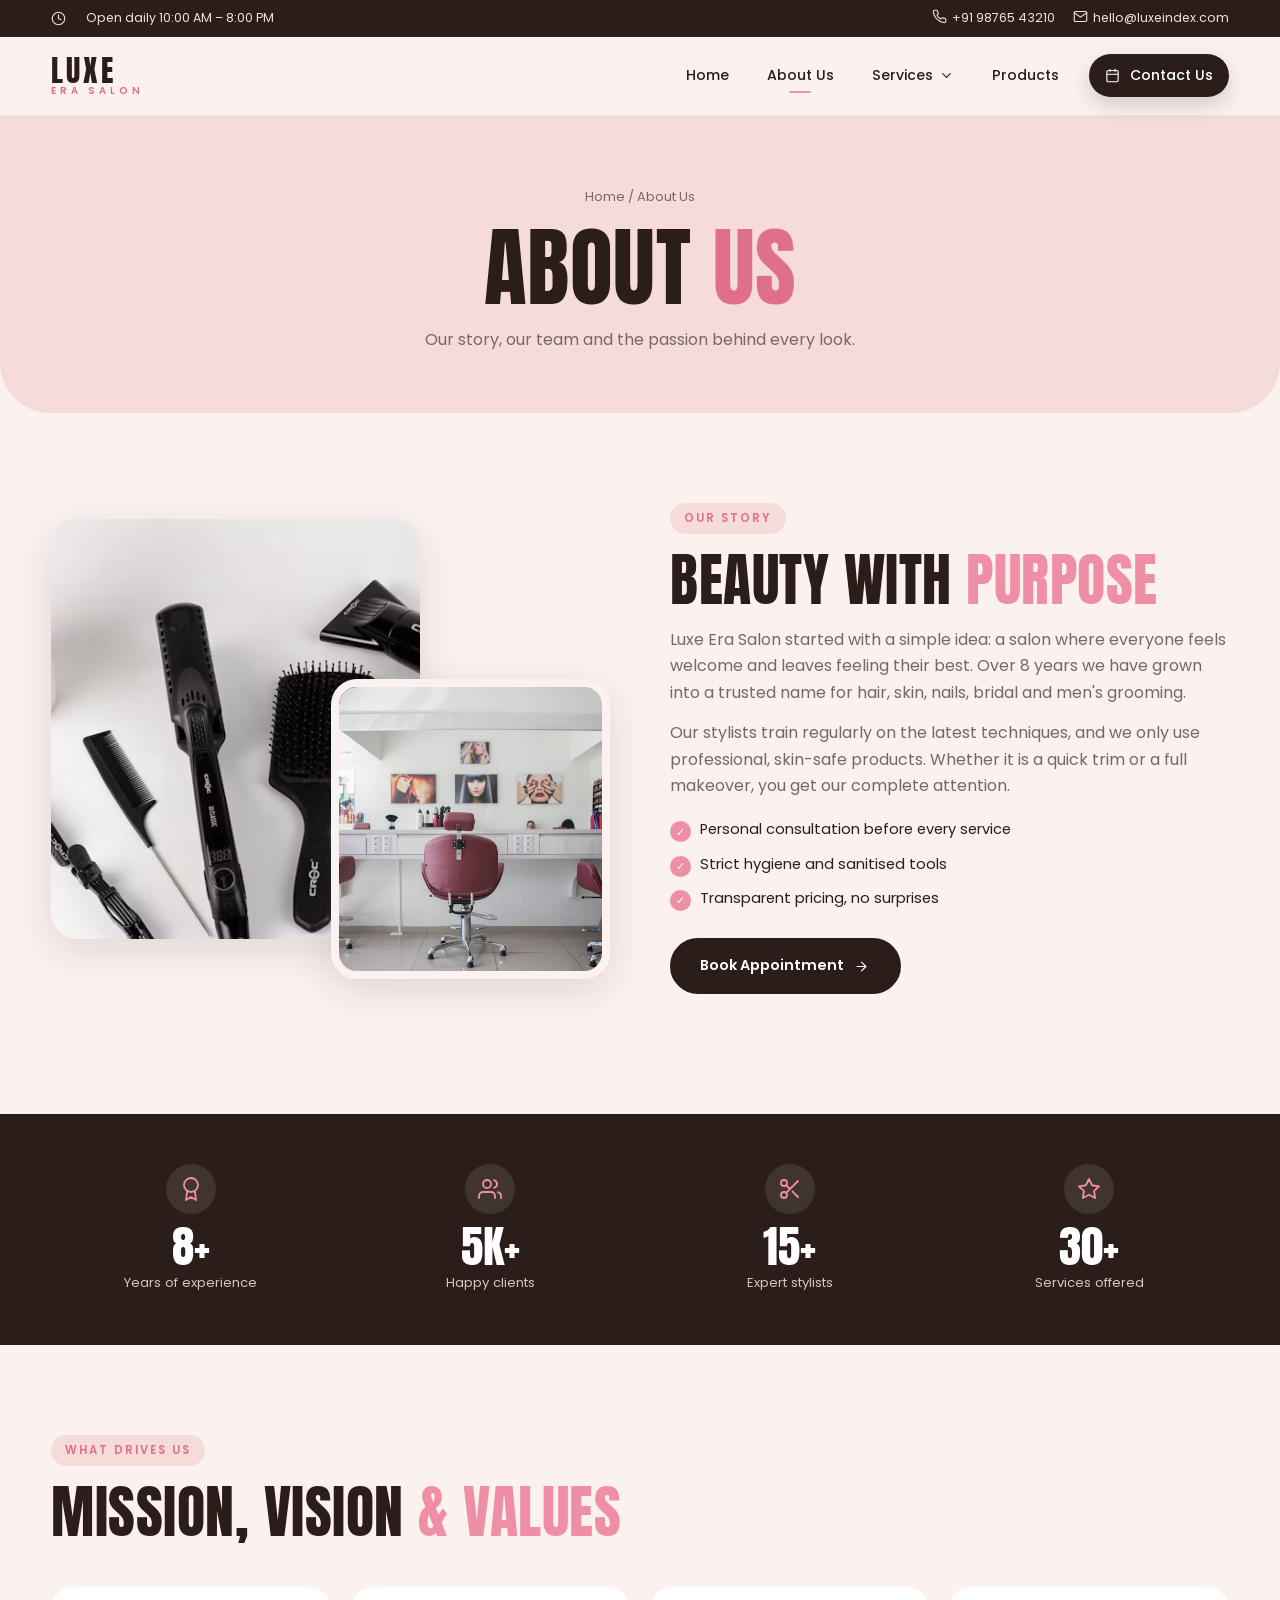
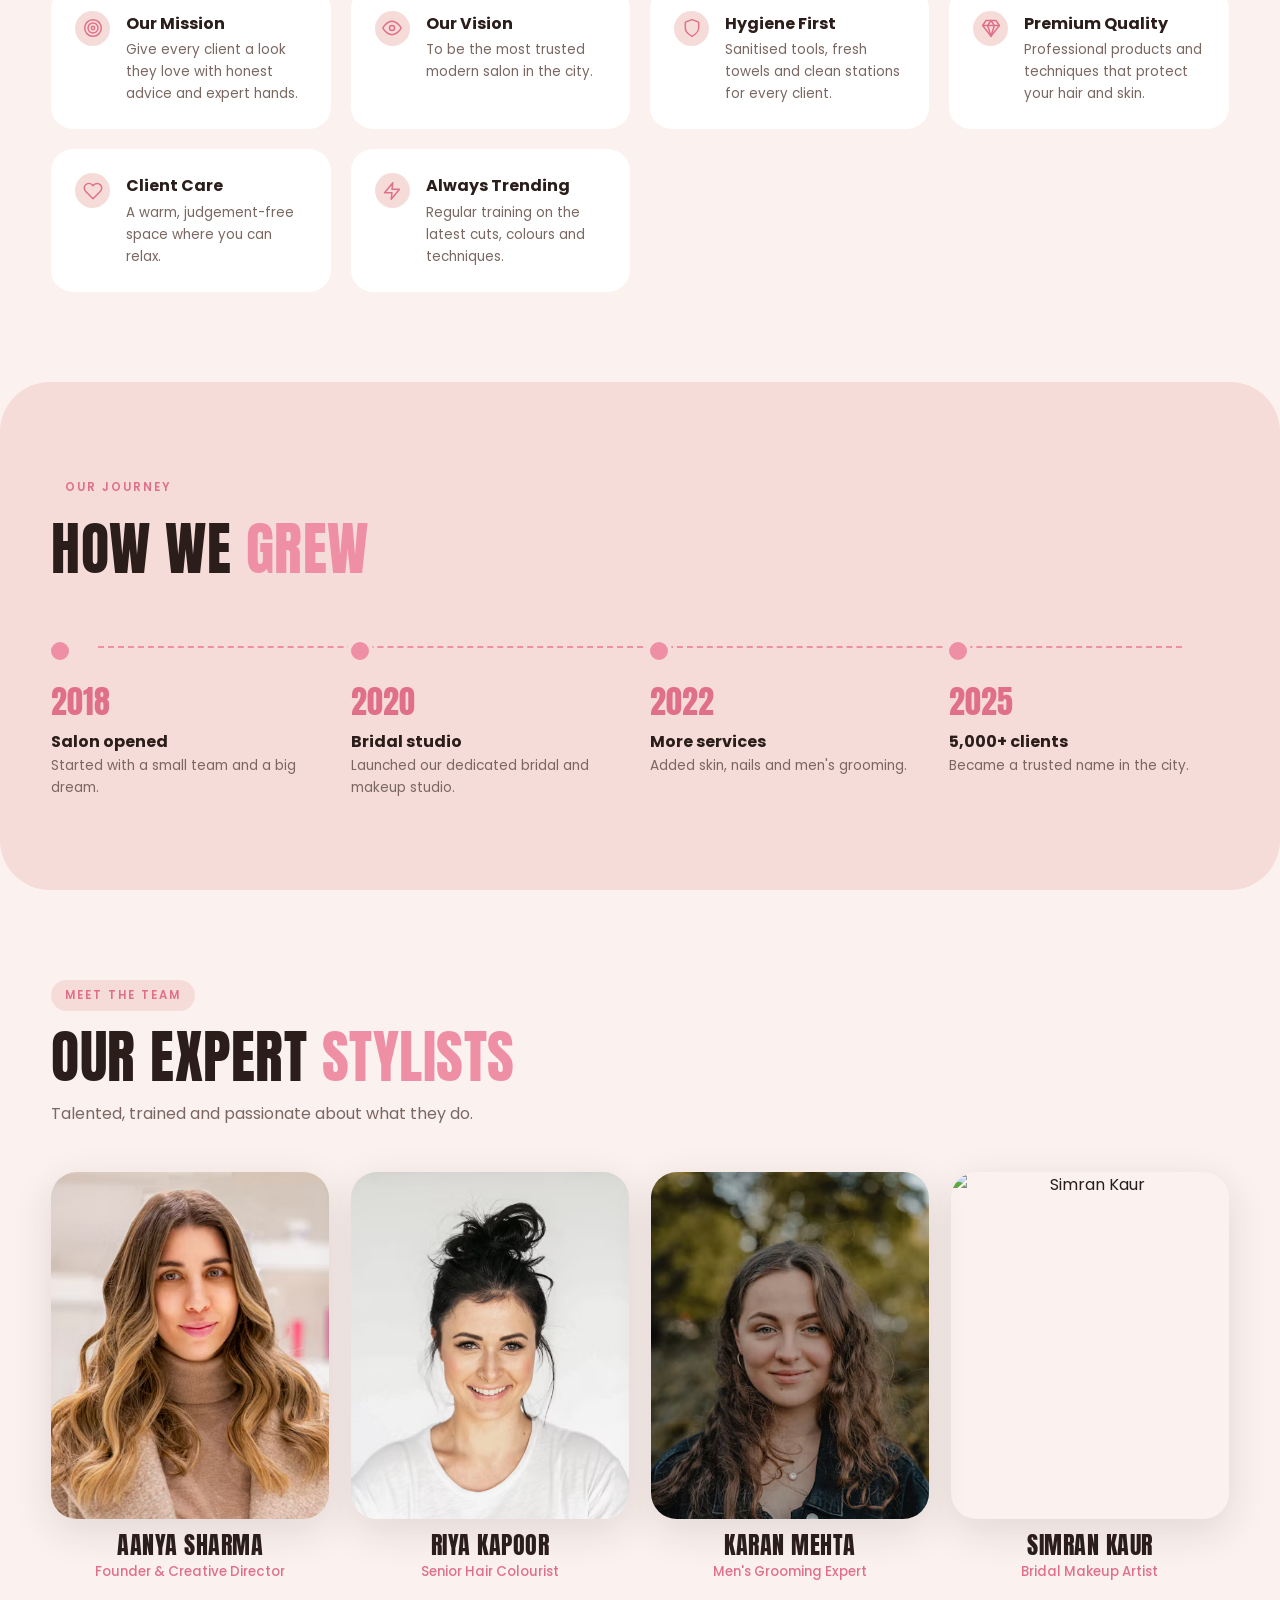
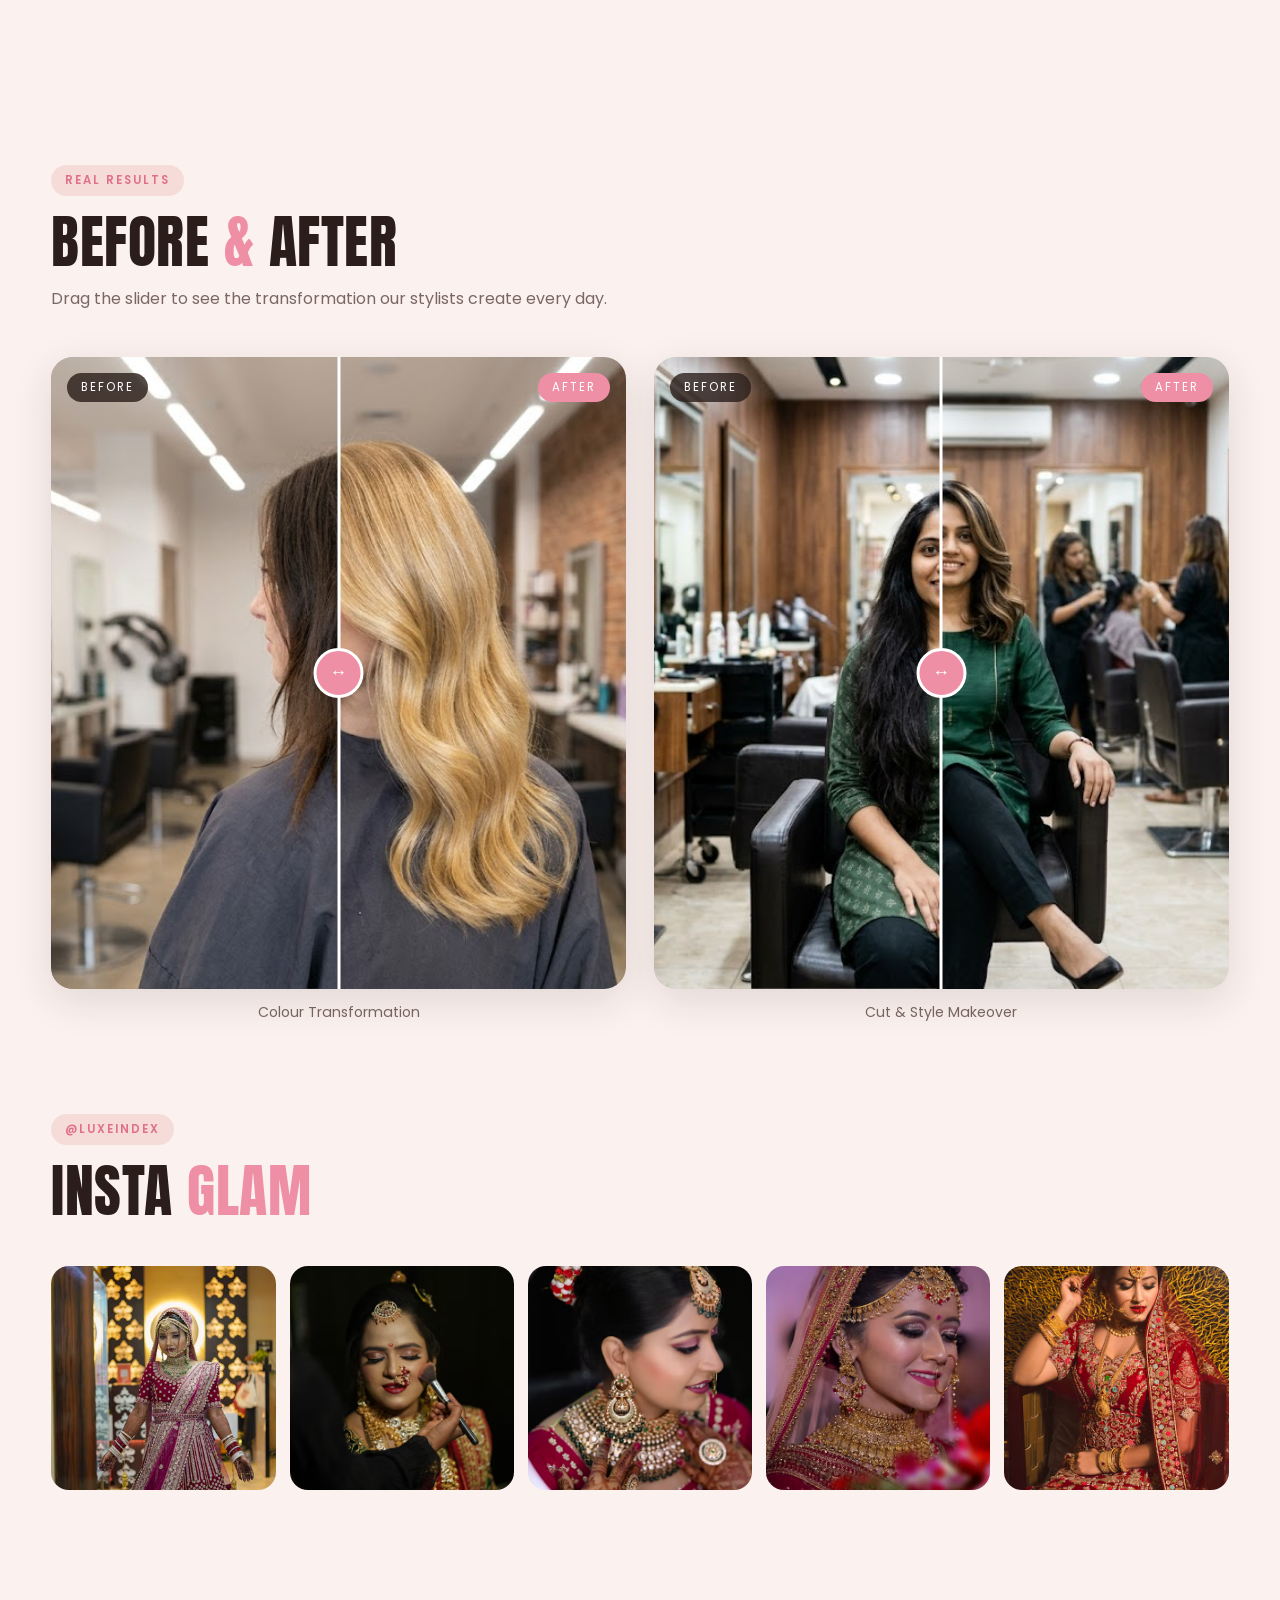
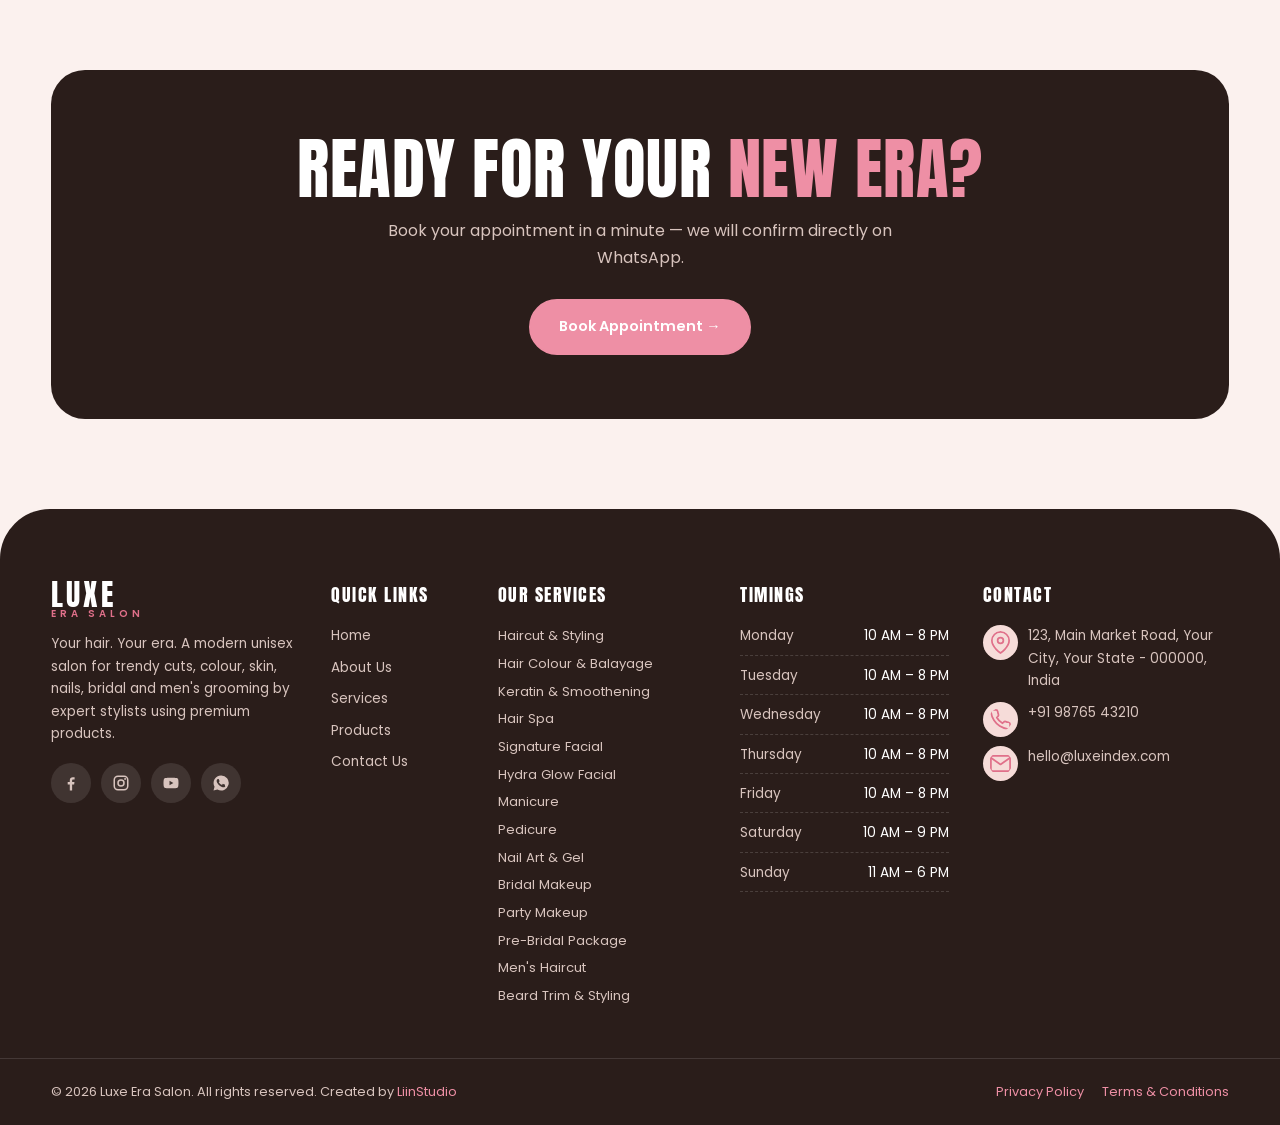
==== commit 39ebee45: "Revamp team section and add salon journey timeline Updated the team section with new images and desc" ====
--- a/about.html
+++ b/about.html
@@ -41,7 +41,7 @@
 <section class="section"><div class="container"><div class="sec-head reveal"><span class="eyebrow">What drives us</span><h2>Mission, vision <span>&amp; values</span></h2></div>
 <div class="feats"><div class="feat reveal"><div class="fi"><svg class="ico" viewBox="0 0 24 24" fill="none" stroke="currentColor" stroke-width="1.8" stroke-linecap="round" stroke-linejoin="round" aria-hidden="true"><circle cx="12" cy="12" r="10"/><circle cx="12" cy="12" r="6"/><circle cx="12" cy="12" r="2"/></svg></div><div><h4>Our Mission</h4><p>Give every client a look they love with honest advice and expert hands.</p></div></div><div class="feat reveal"><div class="fi"><svg class="ico" viewBox="0 0 24 24" fill="none" stroke="currentColor" stroke-width="1.8" stroke-linecap="round" stroke-linejoin="round" aria-hidden="true"><path d="M1 12s4-8 11-8 11 8 11 8-4 8-11 8-11-8-11-8z"/><circle cx="12" cy="12" r="3"/></svg></div><div><h4>Our Vision</h4><p>To be the most trusted modern salon in the city.</p></div></div><div class="feat reveal"><div class="fi"><svg class="ico" viewBox="0 0 24 24" fill="none" stroke="currentColor" stroke-width="1.8" stroke-linecap="round" stroke-linejoin="round" aria-hidden="true"><path d="M12 22s8-4 8-10V5l-8-3-8 3v7c0 6 8 10 8 10z"/></svg></div><div><h4>Hygiene First</h4><p>Sanitised tools, fresh towels and clean stations for every client.</p></div></div><div class="feat reveal"><div class="fi"><svg class="ico" viewBox="0 0 24 24" fill="none" stroke="currentColor" stroke-width="1.8" stroke-linecap="round" stroke-linejoin="round" aria-hidden="true"><polygon points="6 3 18 3 22 9 12 22 2 9 6 3"/><path d="M2 9h20M12 22 8 9l4-6 4 6z"/></svg></div><div><h4>Premium Quality</h4><p>Professional products and techniques that protect your hair and skin.</p></div></div><div class="feat reveal"><div class="fi"><svg class="ico" viewBox="0 0 24 24" fill="none" stroke="currentColor" stroke-width="1.8" stroke-linecap="round" stroke-linejoin="round" aria-hidden="true"><path d="M20.84 4.61a5.5 5.5 0 0 0-7.78 0L12 5.67l-1.06-1.06a5.5 5.5 0 0 0-7.78 7.78l1.06 1.06L12 21.23l7.78-7.78 1.06-1.06a5.5 5.5 0 0 0 0-7.78z"/></svg></div><div><h4>Client Care</h4><p>A warm, judgement-free space where you can relax.</p></div></div><div class="feat reveal"><div class="fi"><svg class="ico" viewBox="0 0 24 24" fill="none" stroke="currentColor" stroke-width="1.8" stroke-linecap="round" stroke-linejoin="round" aria-hidden="true"><polygon points="13 2 3 14 12 14 11 22 21 10 12 10 13 2"/></svg></div><div><h4>Always Trending</h4><p>Regular training on the latest cuts, colours and techniques.</p></div></div></div></div></section>
 <section class="section" style="background:var(--blush);border-radius:50px"><div class="container"><div class="sec-head reveal"><span class="eyebrow">Our journey</span><h2>How we <span>grew</span></h2></div><div class="timeline"><div class="tl reveal"><b>2018</b><h4>Salon opened</h4><p>Started with a small team and a big dream.</p></div><div class="tl reveal"><b>2020</b><h4>Bridal studio</h4><p>Launched our dedicated bridal and makeup studio.</p></div><div class="tl reveal"><b>2022</b><h4>More services</h4><p>Added skin, nails and men's grooming.</p></div><div class="tl reveal"><b>2025</b><h4>5,000+ clients</h4><p>Became a trusted name in the city.</p></div></div></div></section>
-<section class="section"><div class="container"><div class="sec-head reveal"><span class="eyebrow">Meet the team</span><h2>Our expert <span>stylists</span></h2><p>Talented, trained and passionate about what they do.</p></div><div class="team-grid"><div class="team reveal"><div class="timg"><img src="images/team1.svg" alt="Aanya Sharma" loading="lazy"></div><h3>Aanya Sharma</h3><small>Founder & Creative Director</small></div><div class="team reveal"><div class="timg"><img src="images/team2.svg" alt="Riya Kapoor" loading="lazy"></div><h3>Riya Kapoor</h3><small>Senior Hair Colourist</small></div><div class="team reveal"><div class="timg"><img src="images/team3.svg" alt="Karan Mehta" loading="lazy"></div><h3>Karan Mehta</h3><small>Men's Grooming Expert</small></div><div class="team reveal"><div class="timg"><img src="images/team4.svg" alt="Simran Kaur" loading="lazy"></div><h3>Simran Kaur</h3><small>Bridal Makeup Artist</small></div></div></div></section>
+<section class="section"><div class="container"><div class="sec-head reveal"><span class="eyebrow">Meet the team</span><h2>Our expert <span>stylists</span></h2><p>Talented, trained and passionate about what they do.</p></div><div class="team-grid"><div class="team reveal"><div class="timg"><img src="images/erasalon01.avif" alt="Aanya Sharma" loading="lazy"></div><h3>Aanya Sharma</h3><small>Founder & Creative Director</small></div><div class="team reveal"><div class="timg"><img src="images/erasalon03.avif" alt="Riya Kapoor" loading="lazy"></div><h3>Riya Kapoor</h3><small>Senior Hair Colourist</small></div><div class="team reveal"><div class="timg"><img src="images/erasalon04.avif" alt="Karan Mehta" loading="lazy"></div><h3>Karan Mehta</h3><small>Men's Grooming Expert</small></div><div class="team reveal"><div class="timg"><img src="images/erasalon02.avif" alt="Simran Kaur" loading="lazy"></div><h3>Simran Kaur</h3><small>Bridal Makeup Artist</small></div></div></div></section>
 <section class="section"><div class="container"><div class="sec-head reveal"><span class="eyebrow">Real Results</span><h2>Before <span>&amp;</span> After</h2><p>Drag the slider to see the transformation our stylists create every day.</p></div>
 <div class="reveal"><div class="ba-wrap"><div><div class="ba"><img src="images/afterimage.jpg" alt="After"><img class="before" src="images/beforeimage.jpg" alt="Before"><span class="tag l">Before</span><span class="tag r">After</span><div class="line"></div><input type="range" min="0" max="100" value="50" aria-label="Before after slider"></div><p class="ba-cap">Colour Transformation</p></div><div><div class="ba"><img src="images/cutafter.jpg" alt="After"><img class="before" src="images/cutbefore.jpg" alt="Before"><span class="tag l">Before</span><span class="tag r">After</span><div class="line"></div><input type="range" min="0" max="100" value="50" aria-label="Before after slider"></div><p class="ba-cap">Cut & Style Makeover</p></div></div></div></div></section>
 <section class="section" style="padding-top:0"><div class="container"><div class="sec-head reveal"><span class="eyebrow">@luxeindex</span><h2>Insta <span>Glam</span></h2></div>
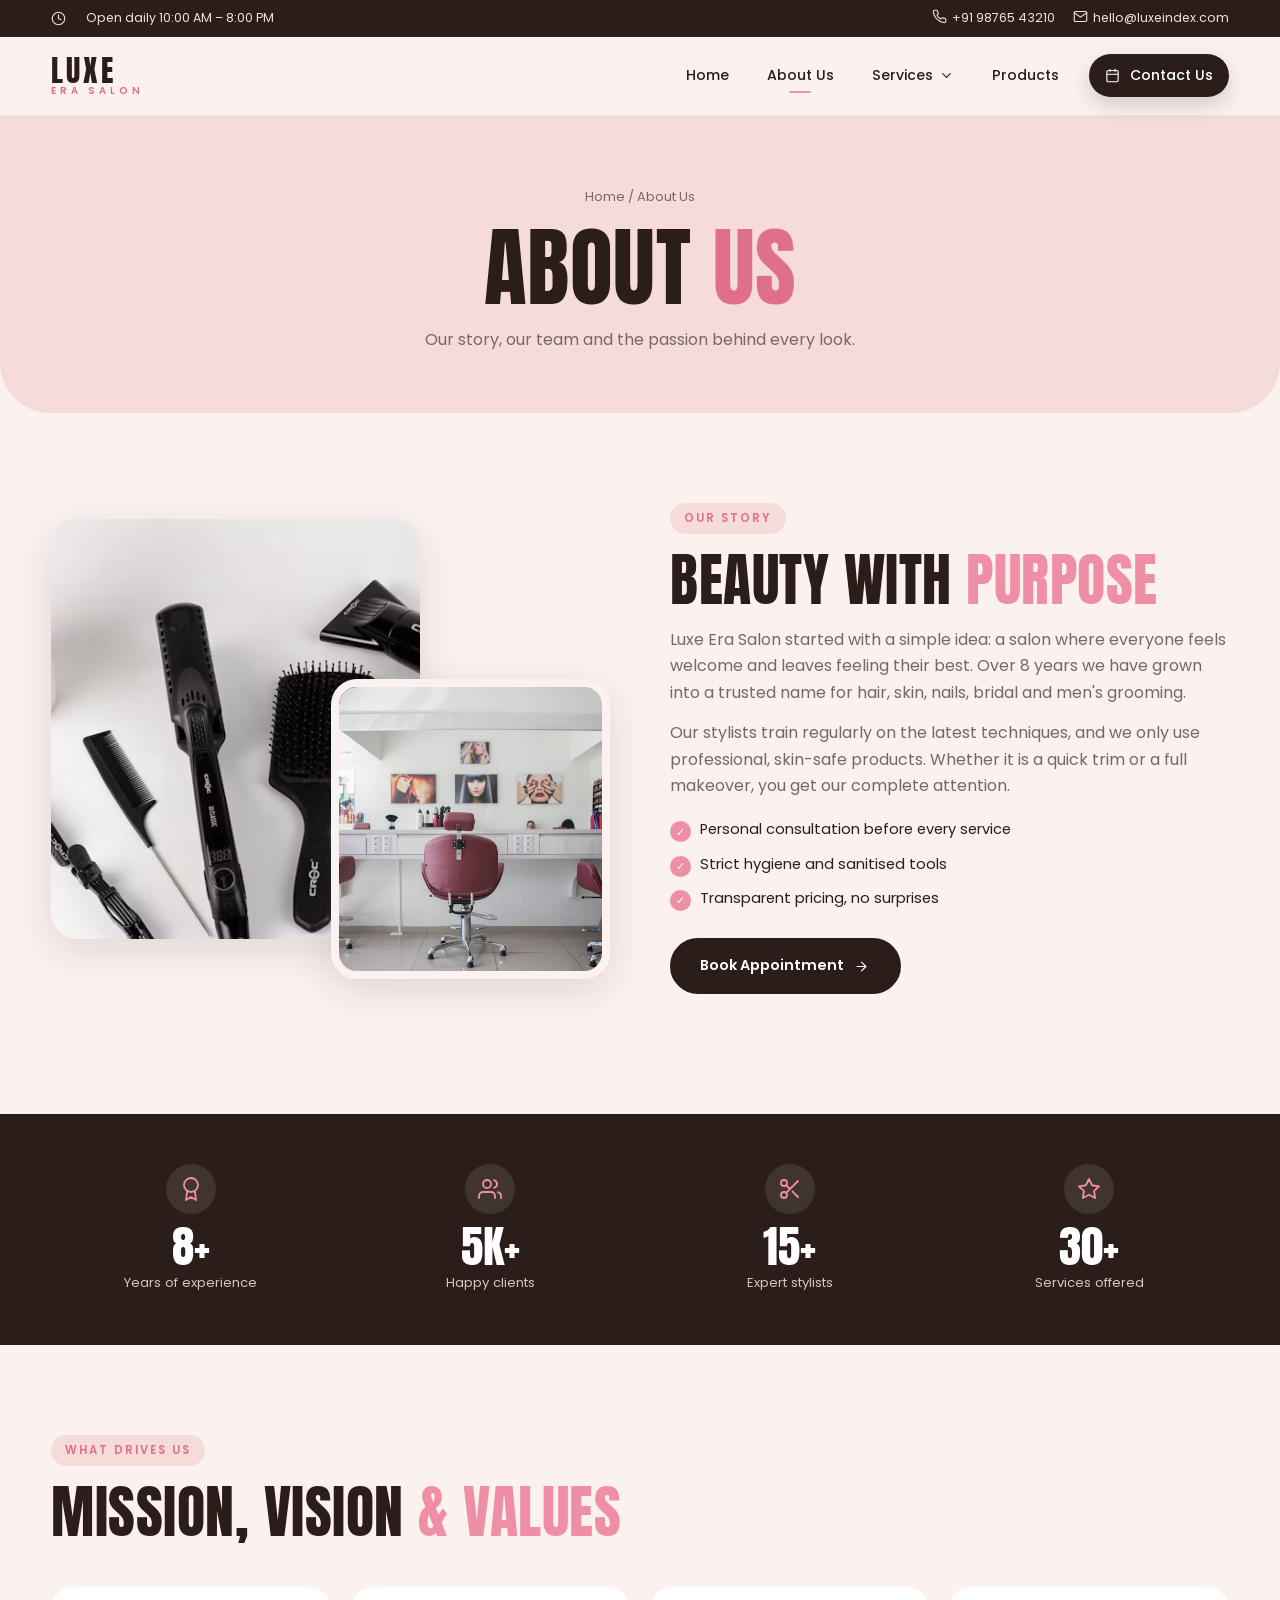
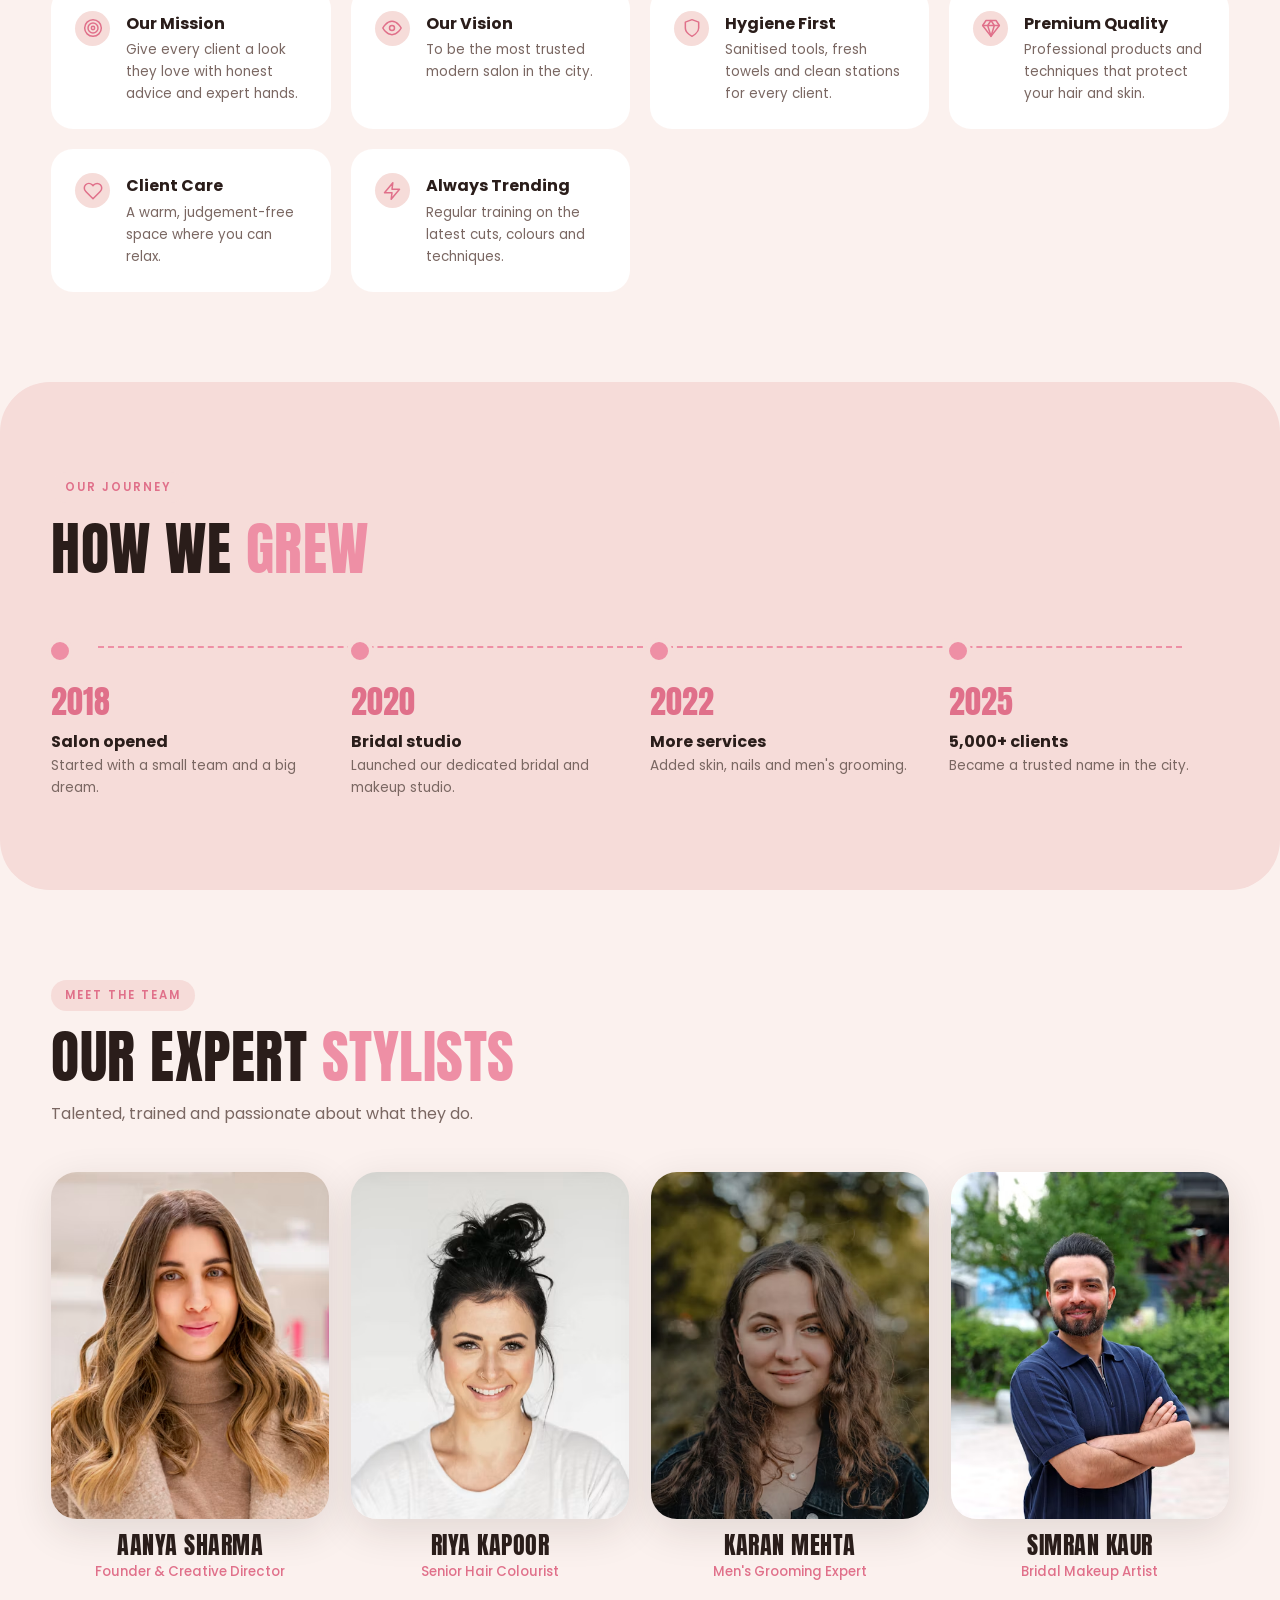
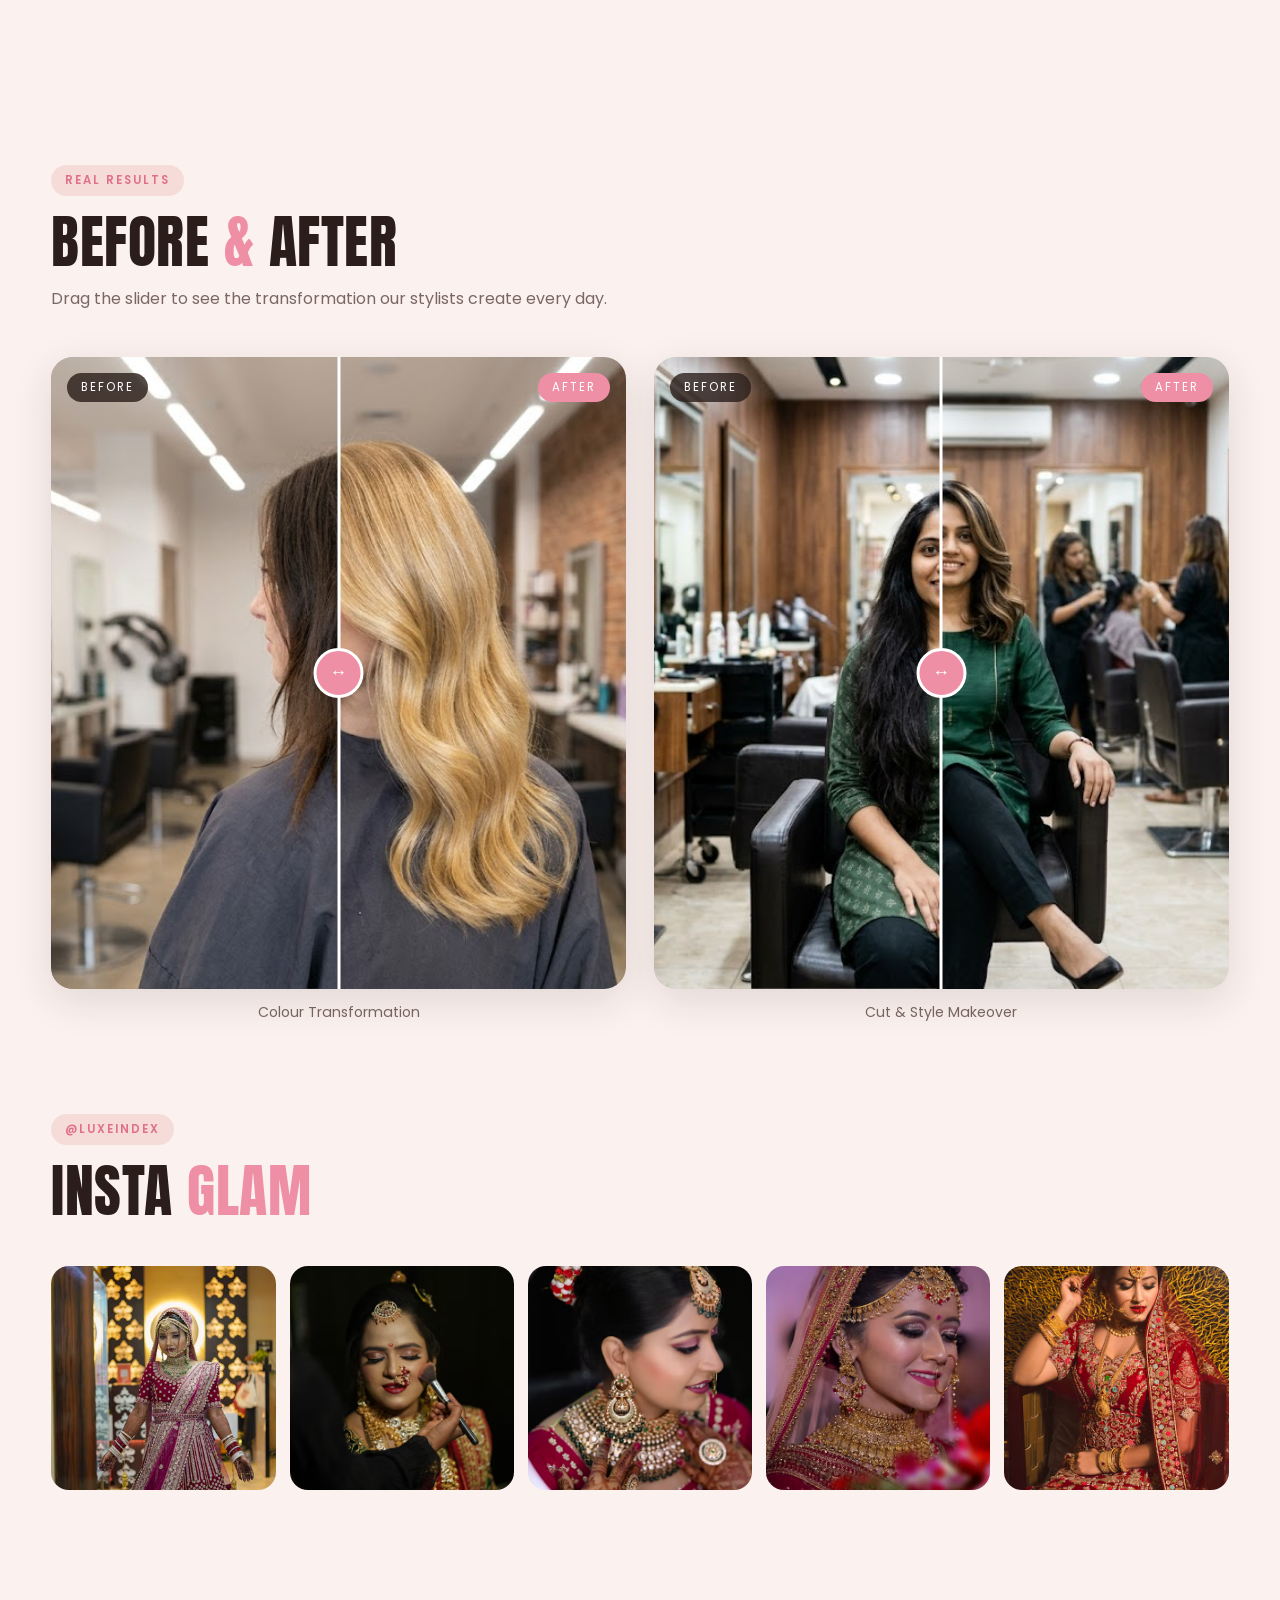
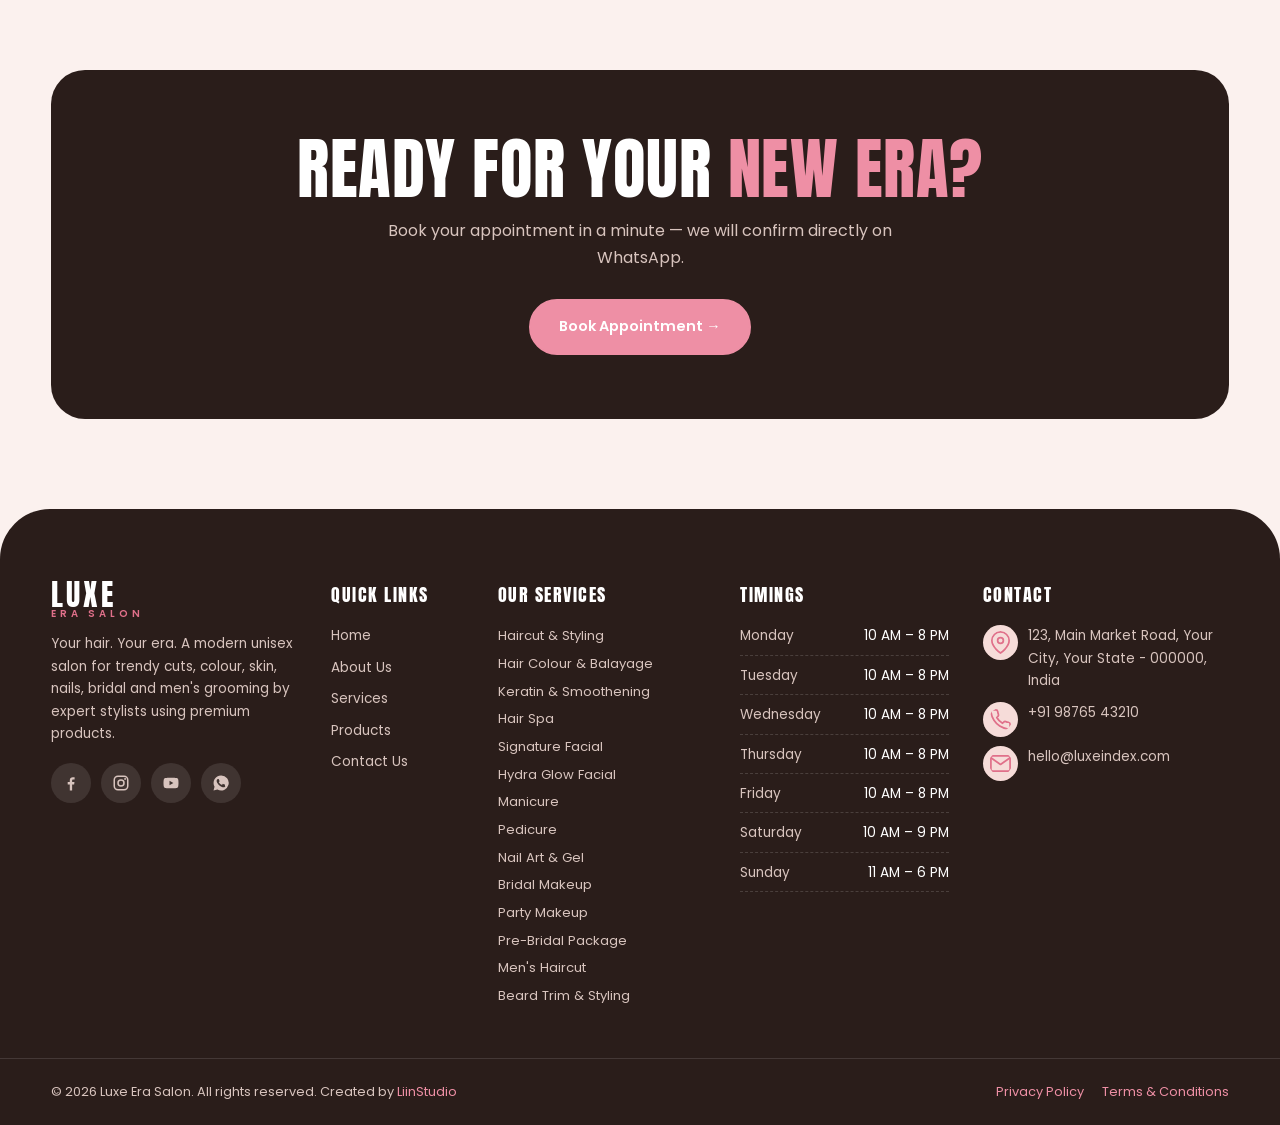
==== commit df00b4c4: "image name change" ====
--- a/about.html
+++ b/about.html
@@ -41,7 +41,7 @@
 <section class="section"><div class="container"><div class="sec-head reveal"><span class="eyebrow">What drives us</span><h2>Mission, vision <span>&amp; values</span></h2></div>
 <div class="feats"><div class="feat reveal"><div class="fi"><svg class="ico" viewBox="0 0 24 24" fill="none" stroke="currentColor" stroke-width="1.8" stroke-linecap="round" stroke-linejoin="round" aria-hidden="true"><circle cx="12" cy="12" r="10"/><circle cx="12" cy="12" r="6"/><circle cx="12" cy="12" r="2"/></svg></div><div><h4>Our Mission</h4><p>Give every client a look they love with honest advice and expert hands.</p></div></div><div class="feat reveal"><div class="fi"><svg class="ico" viewBox="0 0 24 24" fill="none" stroke="currentColor" stroke-width="1.8" stroke-linecap="round" stroke-linejoin="round" aria-hidden="true"><path d="M1 12s4-8 11-8 11 8 11 8-4 8-11 8-11-8-11-8z"/><circle cx="12" cy="12" r="3"/></svg></div><div><h4>Our Vision</h4><p>To be the most trusted modern salon in the city.</p></div></div><div class="feat reveal"><div class="fi"><svg class="ico" viewBox="0 0 24 24" fill="none" stroke="currentColor" stroke-width="1.8" stroke-linecap="round" stroke-linejoin="round" aria-hidden="true"><path d="M12 22s8-4 8-10V5l-8-3-8 3v7c0 6 8 10 8 10z"/></svg></div><div><h4>Hygiene First</h4><p>Sanitised tools, fresh towels and clean stations for every client.</p></div></div><div class="feat reveal"><div class="fi"><svg class="ico" viewBox="0 0 24 24" fill="none" stroke="currentColor" stroke-width="1.8" stroke-linecap="round" stroke-linejoin="round" aria-hidden="true"><polygon points="6 3 18 3 22 9 12 22 2 9 6 3"/><path d="M2 9h20M12 22 8 9l4-6 4 6z"/></svg></div><div><h4>Premium Quality</h4><p>Professional products and techniques that protect your hair and skin.</p></div></div><div class="feat reveal"><div class="fi"><svg class="ico" viewBox="0 0 24 24" fill="none" stroke="currentColor" stroke-width="1.8" stroke-linecap="round" stroke-linejoin="round" aria-hidden="true"><path d="M20.84 4.61a5.5 5.5 0 0 0-7.78 0L12 5.67l-1.06-1.06a5.5 5.5 0 0 0-7.78 7.78l1.06 1.06L12 21.23l7.78-7.78 1.06-1.06a5.5 5.5 0 0 0 0-7.78z"/></svg></div><div><h4>Client Care</h4><p>A warm, judgement-free space where you can relax.</p></div></div><div class="feat reveal"><div class="fi"><svg class="ico" viewBox="0 0 24 24" fill="none" stroke="currentColor" stroke-width="1.8" stroke-linecap="round" stroke-linejoin="round" aria-hidden="true"><polygon points="13 2 3 14 12 14 11 22 21 10 12 10 13 2"/></svg></div><div><h4>Always Trending</h4><p>Regular training on the latest cuts, colours and techniques.</p></div></div></div></div></section>
 <section class="section" style="background:var(--blush);border-radius:50px"><div class="container"><div class="sec-head reveal"><span class="eyebrow">Our journey</span><h2>How we <span>grew</span></h2></div><div class="timeline"><div class="tl reveal"><b>2018</b><h4>Salon opened</h4><p>Started with a small team and a big dream.</p></div><div class="tl reveal"><b>2020</b><h4>Bridal studio</h4><p>Launched our dedicated bridal and makeup studio.</p></div><div class="tl reveal"><b>2022</b><h4>More services</h4><p>Added skin, nails and men's grooming.</p></div><div class="tl reveal"><b>2025</b><h4>5,000+ clients</h4><p>Became a trusted name in the city.</p></div></div></div></section>
-<section class="section"><div class="container"><div class="sec-head reveal"><span class="eyebrow">Meet the team</span><h2>Our expert <span>stylists</span></h2><p>Talented, trained and passionate about what they do.</p></div><div class="team-grid"><div class="team reveal"><div class="timg"><img src="images/erasalon01.avif" alt="Aanya Sharma" loading="lazy"></div><h3>Aanya Sharma</h3><small>Founder & Creative Director</small></div><div class="team reveal"><div class="timg"><img src="images/erasalon03.avif" alt="Riya Kapoor" loading="lazy"></div><h3>Riya Kapoor</h3><small>Senior Hair Colourist</small></div><div class="team reveal"><div class="timg"><img src="images/erasalon04.avif" alt="Karan Mehta" loading="lazy"></div><h3>Karan Mehta</h3><small>Men's Grooming Expert</small></div><div class="team reveal"><div class="timg"><img src="images/erasalon02.avif" alt="Simran Kaur" loading="lazy"></div><h3>Simran Kaur</h3><small>Bridal Makeup Artist</small></div></div></div></section>
+<section class="section"><div class="container"><div class="sec-head reveal"><span class="eyebrow">Meet the team</span><h2>Our expert <span>stylists</span></h2><p>Talented, trained and passionate about what they do.</p></div><div class="team-grid"><div class="team reveal"><div class="timg"><img src="images/erasalon01.avif" alt="Aanya Sharma" loading="lazy"></div><h3>Aanya Sharma</h3><small>Founder & Creative Director</small></div><div class="team reveal"><div class="timg"><img src="images/erasalon03.avif" alt="Riya Kapoor" loading="lazy"></div><h3>Riya Kapoor</h3><small>Senior Hair Colourist</small></div><div class="team reveal"><div class="timg"><img src="images/erasalon04.avif" alt="Karan Mehta" loading="lazy"></div><h3>Karan Mehta</h3><small>Men's Grooming Expert</small></div><div class="team reveal"><div class="timg"><img src="images/eraslaon02.avif" alt="Simran Kaur" loading="lazy"></div><h3>Simran Kaur</h3><small>Bridal Makeup Artist</small></div></div></div></section>
 <section class="section"><div class="container"><div class="sec-head reveal"><span class="eyebrow">Real Results</span><h2>Before <span>&amp;</span> After</h2><p>Drag the slider to see the transformation our stylists create every day.</p></div>
 <div class="reveal"><div class="ba-wrap"><div><div class="ba"><img src="images/afterimage.jpg" alt="After"><img class="before" src="images/beforeimage.jpg" alt="Before"><span class="tag l">Before</span><span class="tag r">After</span><div class="line"></div><input type="range" min="0" max="100" value="50" aria-label="Before after slider"></div><p class="ba-cap">Colour Transformation</p></div><div><div class="ba"><img src="images/cutafter.jpg" alt="After"><img class="before" src="images/cutbefore.jpg" alt="Before"><span class="tag l">Before</span><span class="tag r">After</span><div class="line"></div><input type="range" min="0" max="100" value="50" aria-label="Before after slider"></div><p class="ba-cap">Cut & Style Makeover</p></div></div></div></div></section>
 <section class="section" style="padding-top:0"><div class="container"><div class="sec-head reveal"><span class="eyebrow">@luxeindex</span><h2>Insta <span>Glam</span></h2></div>
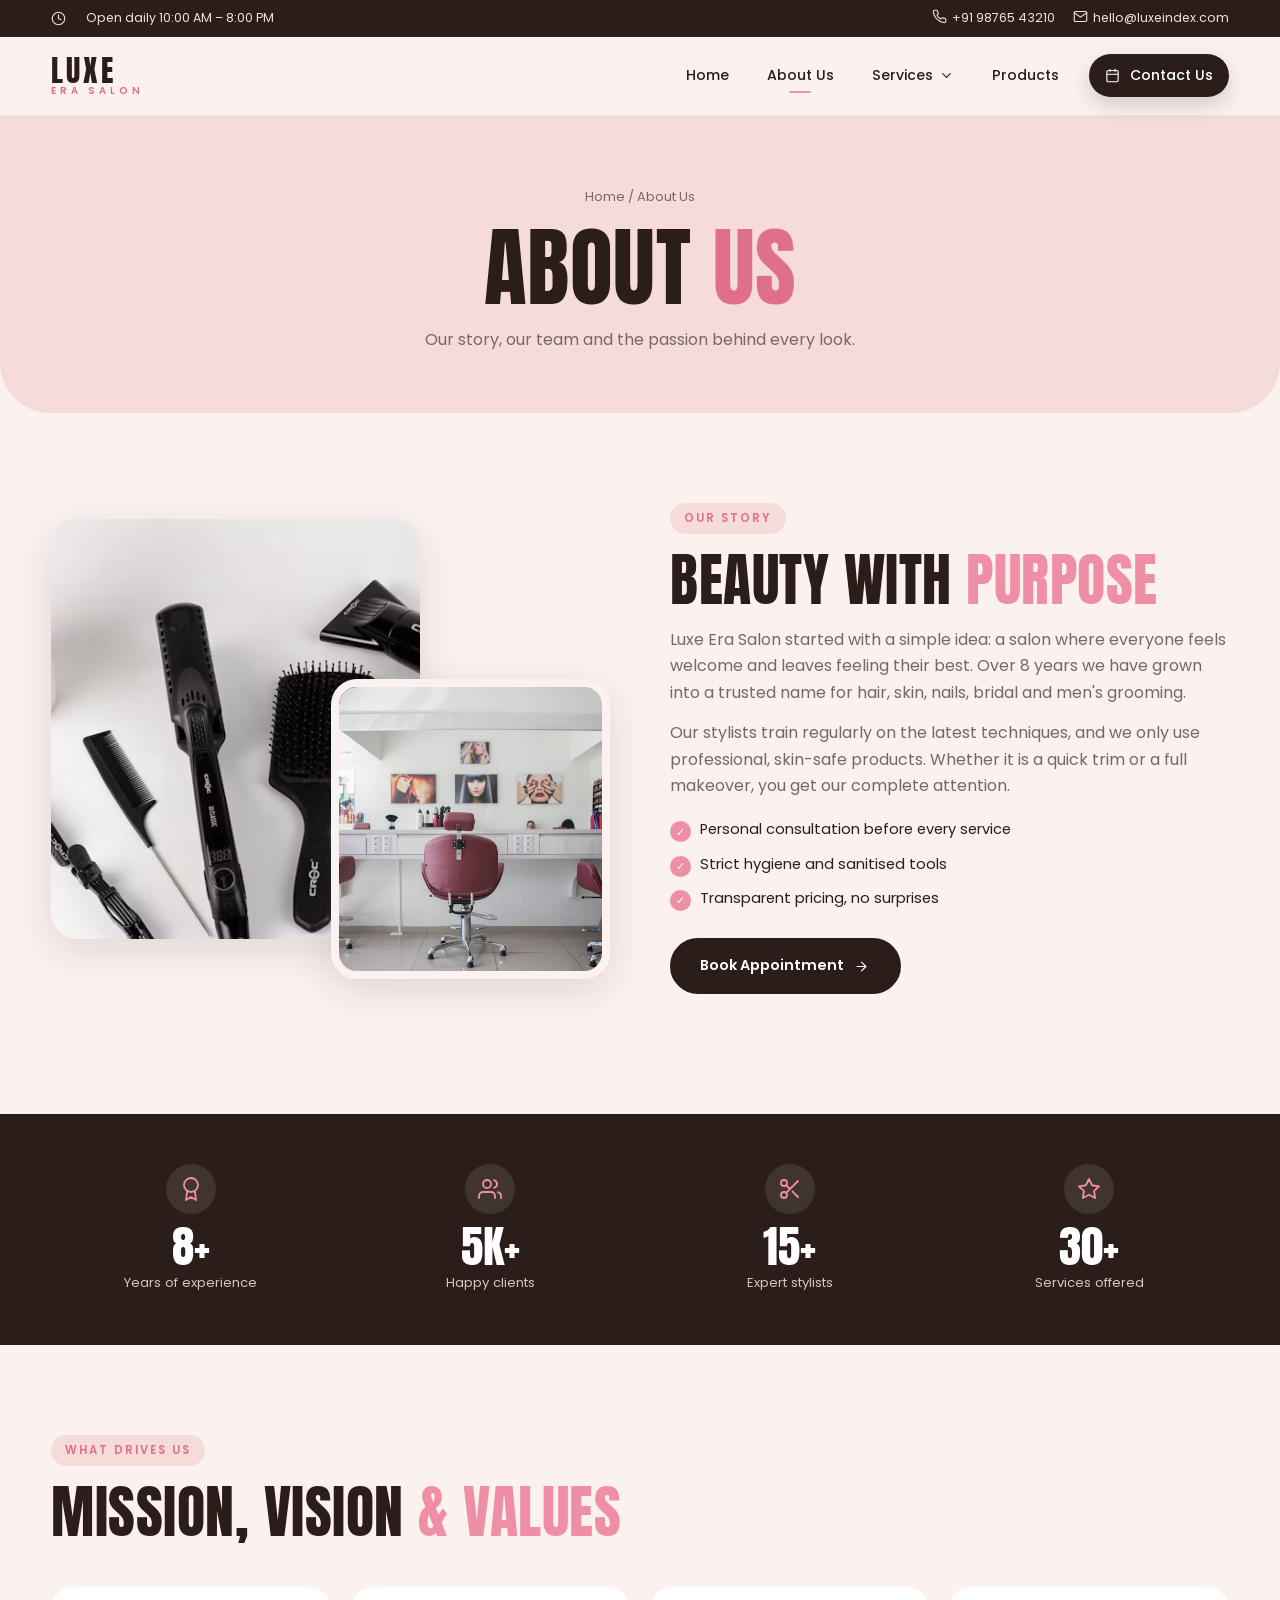
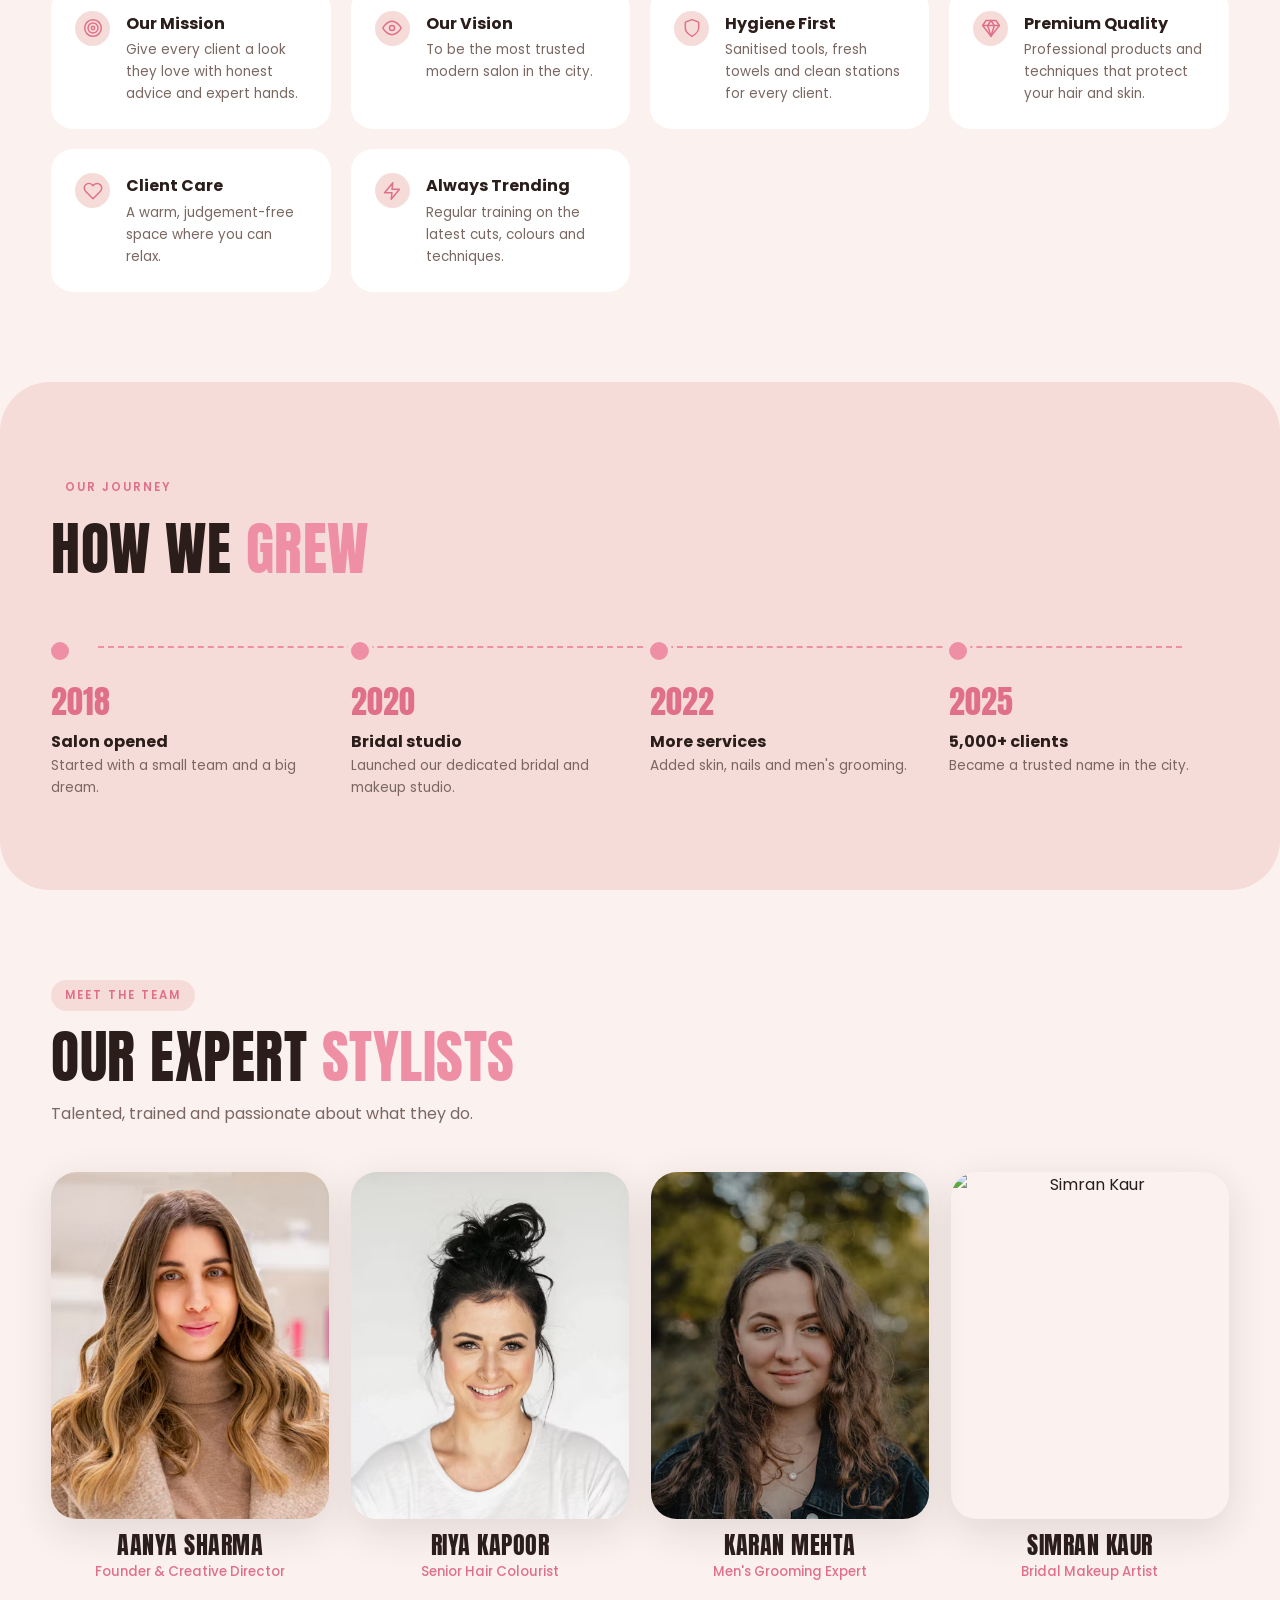
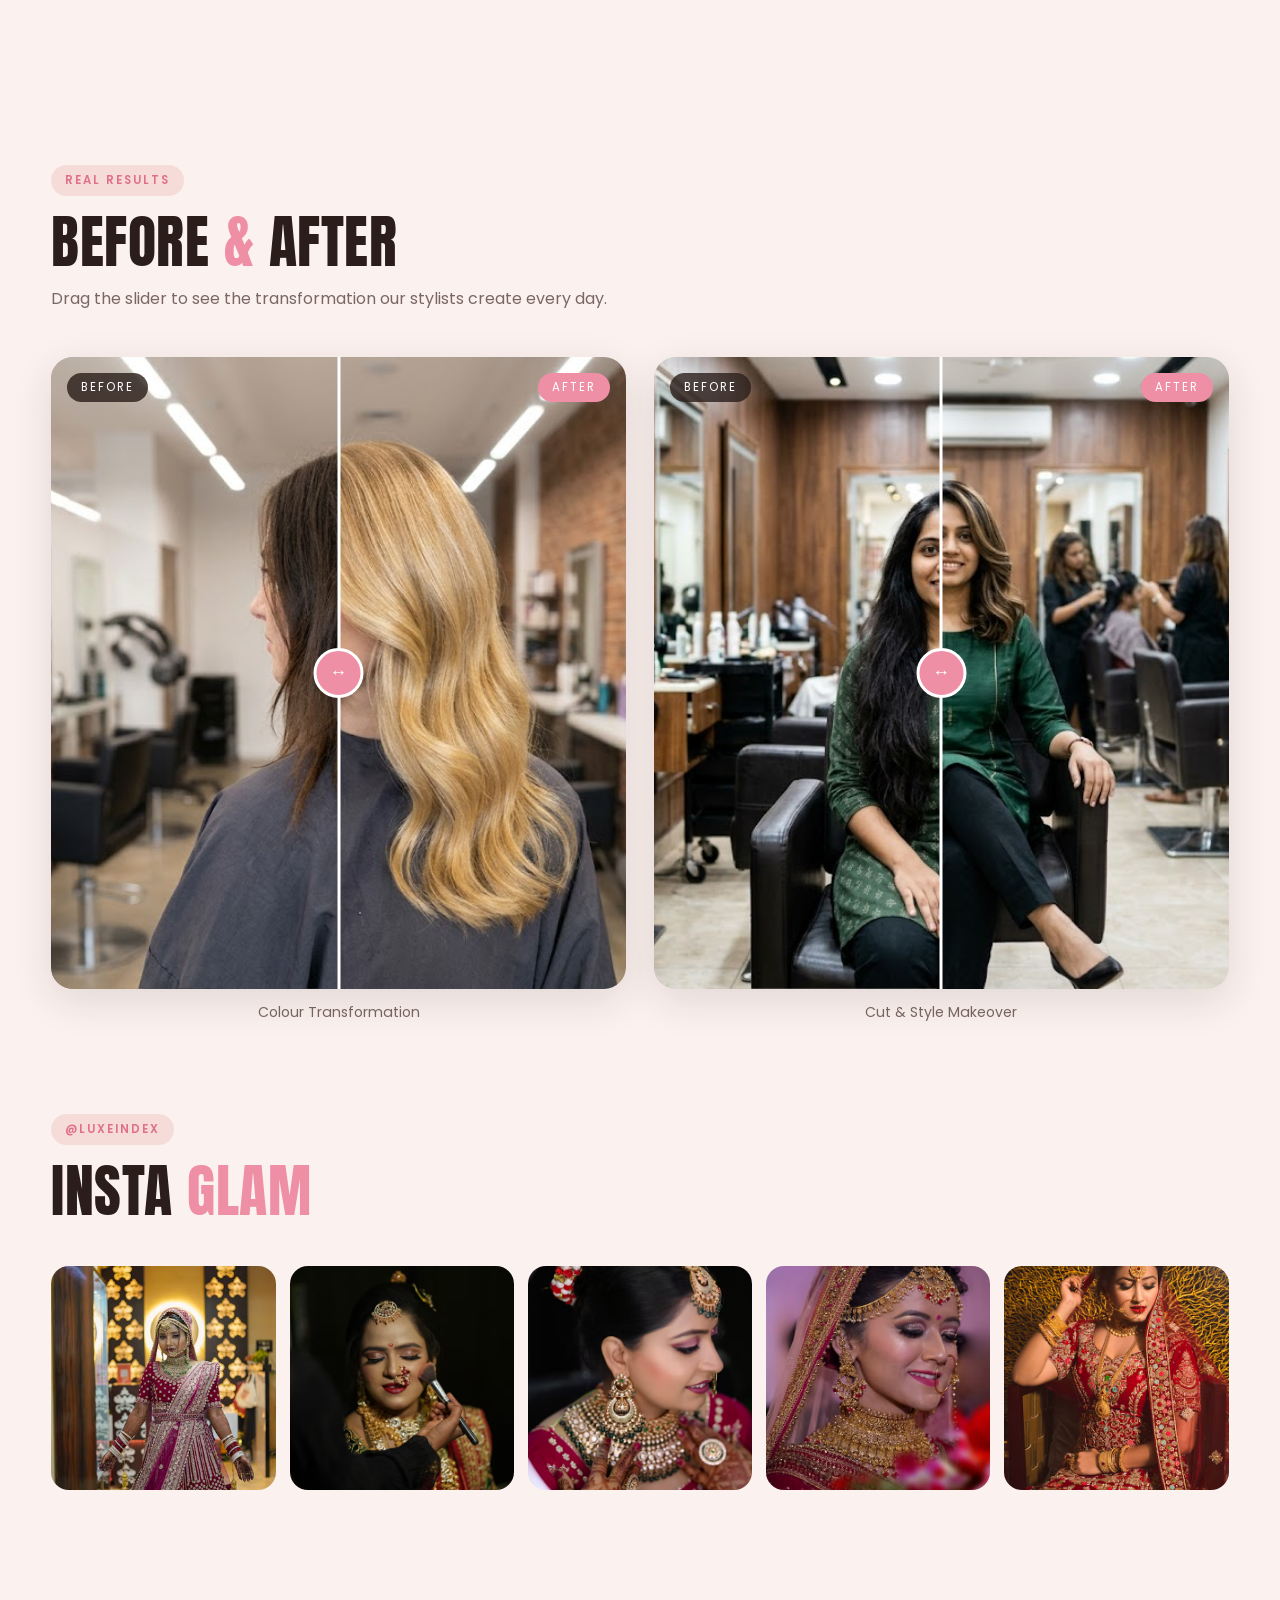
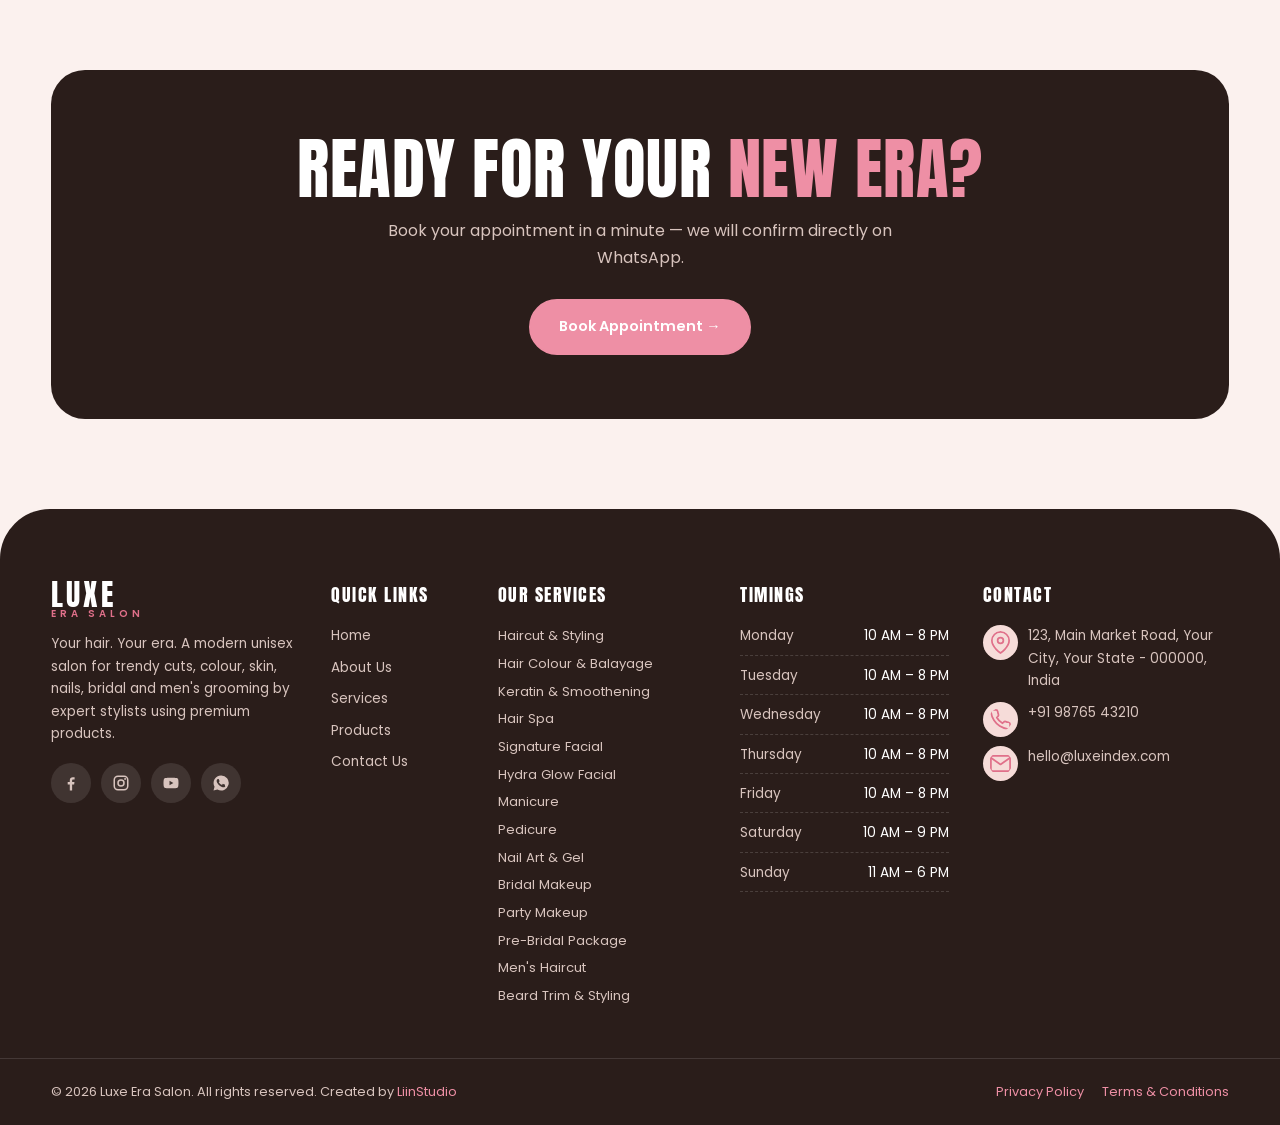
==== commit 2da1fded: "Add team section with stylist profiles Added a new team section with stylist details and images." ====
--- a/about.html
+++ b/about.html
@@ -41,7 +41,7 @@
 <section class="section"><div class="container"><div class="sec-head reveal"><span class="eyebrow">What drives us</span><h2>Mission, vision <span>&amp; values</span></h2></div>
 <div class="feats"><div class="feat reveal"><div class="fi"><svg class="ico" viewBox="0 0 24 24" fill="none" stroke="currentColor" stroke-width="1.8" stroke-linecap="round" stroke-linejoin="round" aria-hidden="true"><circle cx="12" cy="12" r="10"/><circle cx="12" cy="12" r="6"/><circle cx="12" cy="12" r="2"/></svg></div><div><h4>Our Mission</h4><p>Give every client a look they love with honest advice and expert hands.</p></div></div><div class="feat reveal"><div class="fi"><svg class="ico" viewBox="0 0 24 24" fill="none" stroke="currentColor" stroke-width="1.8" stroke-linecap="round" stroke-linejoin="round" aria-hidden="true"><path d="M1 12s4-8 11-8 11 8 11 8-4 8-11 8-11-8-11-8z"/><circle cx="12" cy="12" r="3"/></svg></div><div><h4>Our Vision</h4><p>To be the most trusted modern salon in the city.</p></div></div><div class="feat reveal"><div class="fi"><svg class="ico" viewBox="0 0 24 24" fill="none" stroke="currentColor" stroke-width="1.8" stroke-linecap="round" stroke-linejoin="round" aria-hidden="true"><path d="M12 22s8-4 8-10V5l-8-3-8 3v7c0 6 8 10 8 10z"/></svg></div><div><h4>Hygiene First</h4><p>Sanitised tools, fresh towels and clean stations for every client.</p></div></div><div class="feat reveal"><div class="fi"><svg class="ico" viewBox="0 0 24 24" fill="none" stroke="currentColor" stroke-width="1.8" stroke-linecap="round" stroke-linejoin="round" aria-hidden="true"><polygon points="6 3 18 3 22 9 12 22 2 9 6 3"/><path d="M2 9h20M12 22 8 9l4-6 4 6z"/></svg></div><div><h4>Premium Quality</h4><p>Professional products and techniques that protect your hair and skin.</p></div></div><div class="feat reveal"><div class="fi"><svg class="ico" viewBox="0 0 24 24" fill="none" stroke="currentColor" stroke-width="1.8" stroke-linecap="round" stroke-linejoin="round" aria-hidden="true"><path d="M20.84 4.61a5.5 5.5 0 0 0-7.78 0L12 5.67l-1.06-1.06a5.5 5.5 0 0 0-7.78 7.78l1.06 1.06L12 21.23l7.78-7.78 1.06-1.06a5.5 5.5 0 0 0 0-7.78z"/></svg></div><div><h4>Client Care</h4><p>A warm, judgement-free space where you can relax.</p></div></div><div class="feat reveal"><div class="fi"><svg class="ico" viewBox="0 0 24 24" fill="none" stroke="currentColor" stroke-width="1.8" stroke-linecap="round" stroke-linejoin="round" aria-hidden="true"><polygon points="13 2 3 14 12 14 11 22 21 10 12 10 13 2"/></svg></div><div><h4>Always Trending</h4><p>Regular training on the latest cuts, colours and techniques.</p></div></div></div></div></section>
 <section class="section" style="background:var(--blush);border-radius:50px"><div class="container"><div class="sec-head reveal"><span class="eyebrow">Our journey</span><h2>How we <span>grew</span></h2></div><div class="timeline"><div class="tl reveal"><b>2018</b><h4>Salon opened</h4><p>Started with a small team and a big dream.</p></div><div class="tl reveal"><b>2020</b><h4>Bridal studio</h4><p>Launched our dedicated bridal and makeup studio.</p></div><div class="tl reveal"><b>2022</b><h4>More services</h4><p>Added skin, nails and men's grooming.</p></div><div class="tl reveal"><b>2025</b><h4>5,000+ clients</h4><p>Became a trusted name in the city.</p></div></div></div></section>
-<section class="section"><div class="container"><div class="sec-head reveal"><span class="eyebrow">Meet the team</span><h2>Our expert <span>stylists</span></h2><p>Talented, trained and passionate about what they do.</p></div><div class="team-grid"><div class="team reveal"><div class="timg"><img src="images/erasalon01.avif" alt="Aanya Sharma" loading="lazy"></div><h3>Aanya Sharma</h3><small>Founder & Creative Director</small></div><div class="team reveal"><div class="timg"><img src="images/erasalon03.avif" alt="Riya Kapoor" loading="lazy"></div><h3>Riya Kapoor</h3><small>Senior Hair Colourist</small></div><div class="team reveal"><div class="timg"><img src="images/erasalon04.avif" alt="Karan Mehta" loading="lazy"></div><h3>Karan Mehta</h3><small>Men's Grooming Expert</small></div><div class="team reveal"><div class="timg"><img src="images/eraslaon02.avif" alt="Simran Kaur" loading="lazy"></div><h3>Simran Kaur</h3><small>Bridal Makeup Artist</small></div></div></div></section>
+<section class="section"><div class="container"><div class="sec-head reveal"><span class="eyebrow">Meet the team</span><h2>Our expert <span>stylists</span></h2><p>Talented, trained and passionate about what they do.</p></div><div class="team-grid"><div class="team reveal"><div class="timg"><img src="images/erasalon01.avif" alt="Aanya Sharma" loading="lazy"></div><h3>Aanya Sharma</h3><small>Founder & Creative Director</small></div><div class="team reveal"><div class="timg"><img src="images/erasalon03.avif" alt="Riya Kapoor" loading="lazy"></div><h3>Riya Kapoor</h3><small>Senior Hair Colourist</small></div><div class="team reveal"><div class="timg"><img src="images/erasalon04.avif" alt="Karan Mehta" loading="lazy"></div><h3>Karan Mehta</h3><small>Men's Grooming Expert</small></div><div class="team reveal"><div class="timg"><img src="images/erasalon02.avif" alt="Simran Kaur" loading="lazy"></div><h3>Simran Kaur</h3><small>Bridal Makeup Artist</small></div></div></div></section>
 <section class="section"><div class="container"><div class="sec-head reveal"><span class="eyebrow">Real Results</span><h2>Before <span>&amp;</span> After</h2><p>Drag the slider to see the transformation our stylists create every day.</p></div>
 <div class="reveal"><div class="ba-wrap"><div><div class="ba"><img src="images/afterimage.jpg" alt="After"><img class="before" src="images/beforeimage.jpg" alt="Before"><span class="tag l">Before</span><span class="tag r">After</span><div class="line"></div><input type="range" min="0" max="100" value="50" aria-label="Before after slider"></div><p class="ba-cap">Colour Transformation</p></div><div><div class="ba"><img src="images/cutafter.jpg" alt="After"><img class="before" src="images/cutbefore.jpg" alt="Before"><span class="tag l">Before</span><span class="tag r">After</span><div class="line"></div><input type="range" min="0" max="100" value="50" aria-label="Before after slider"></div><p class="ba-cap">Cut & Style Makeover</p></div></div></div></div></section>
 <section class="section" style="padding-top:0"><div class="container"><div class="sec-head reveal"><span class="eyebrow">@luxeindex</span><h2>Insta <span>Glam</span></h2></div>
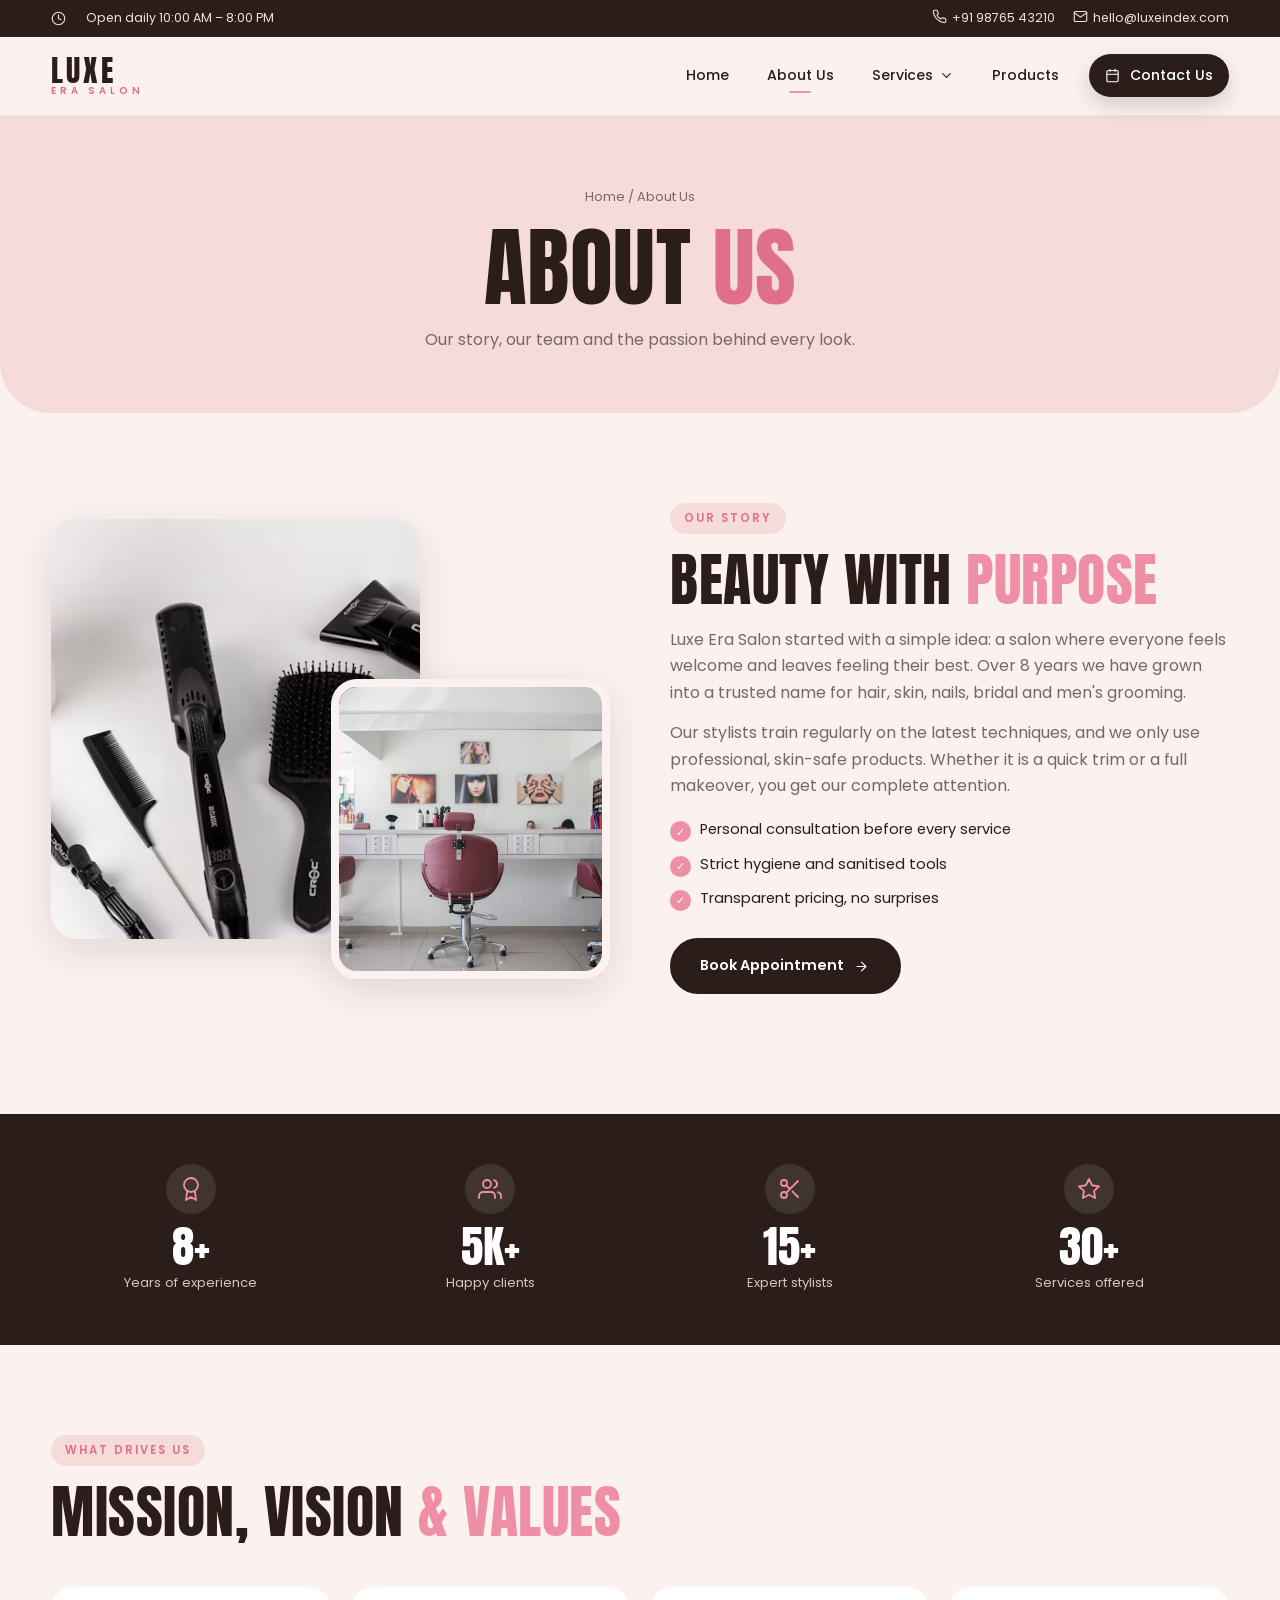
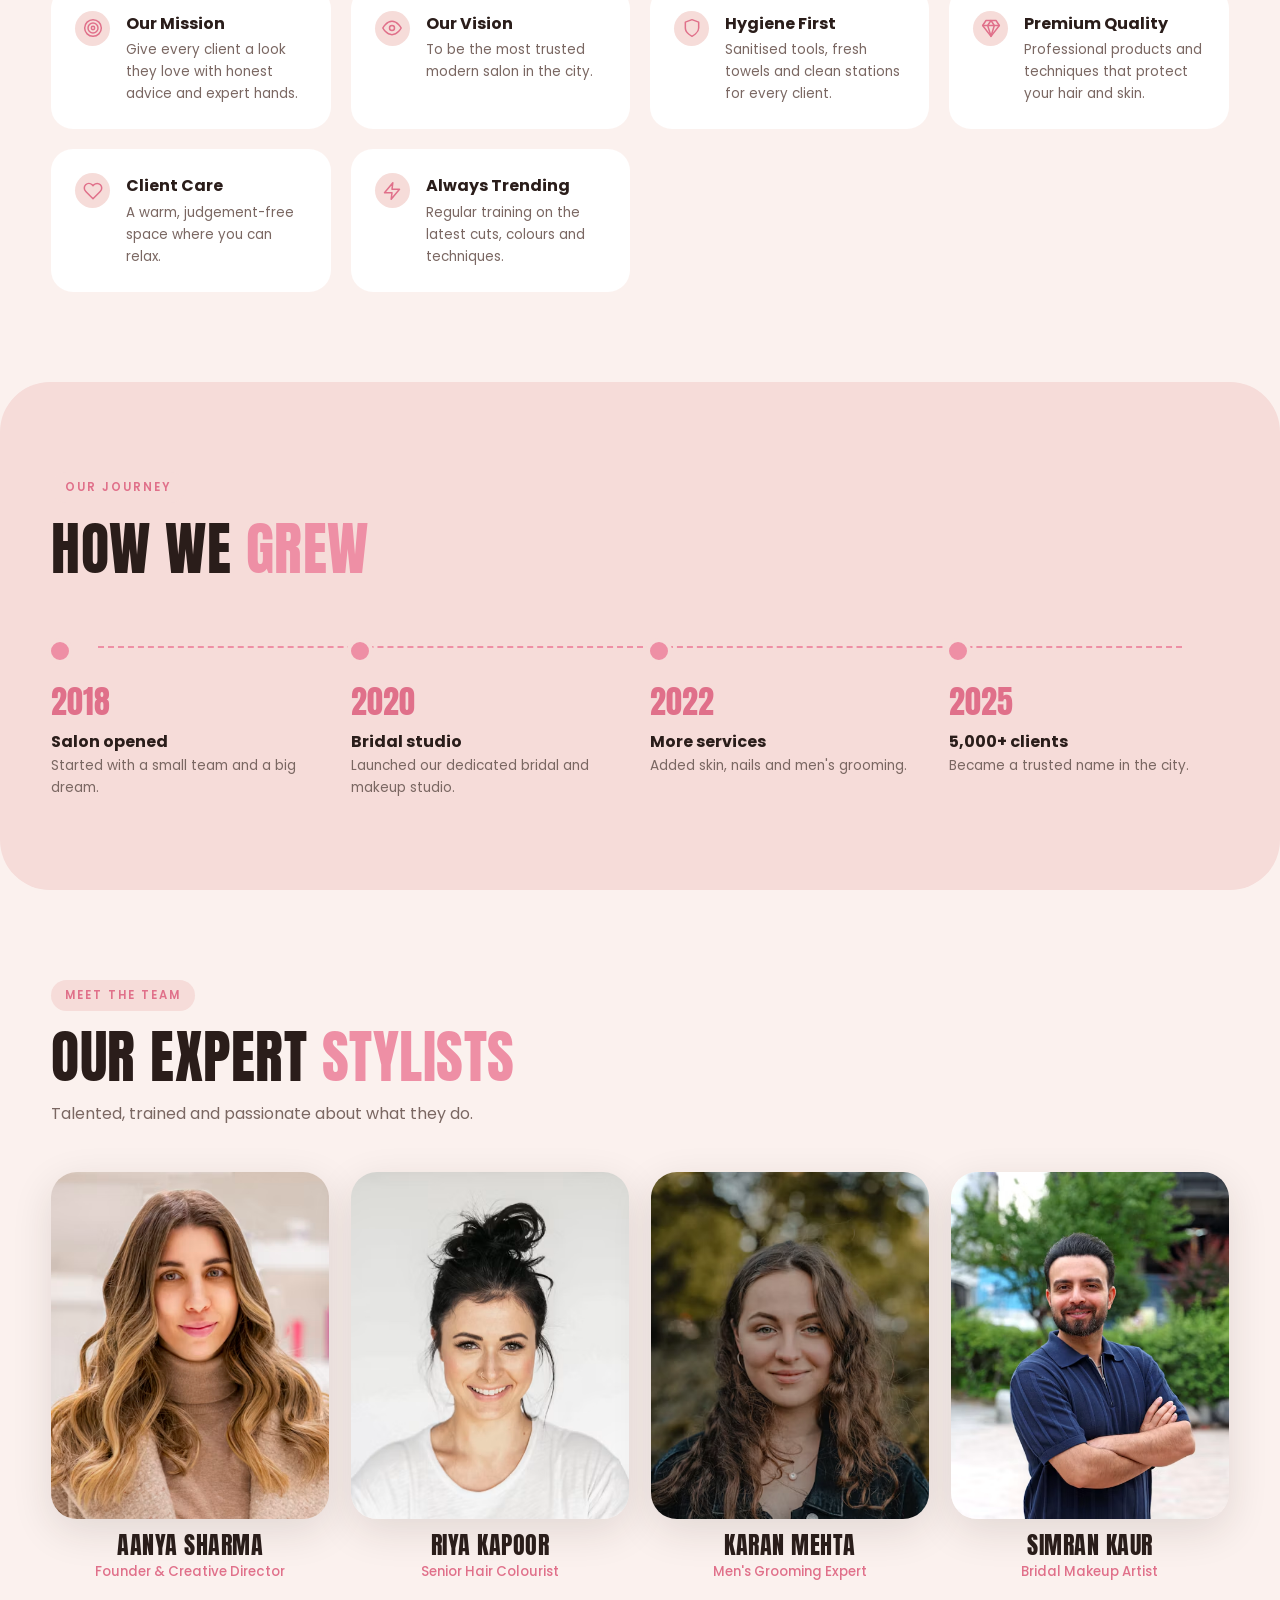
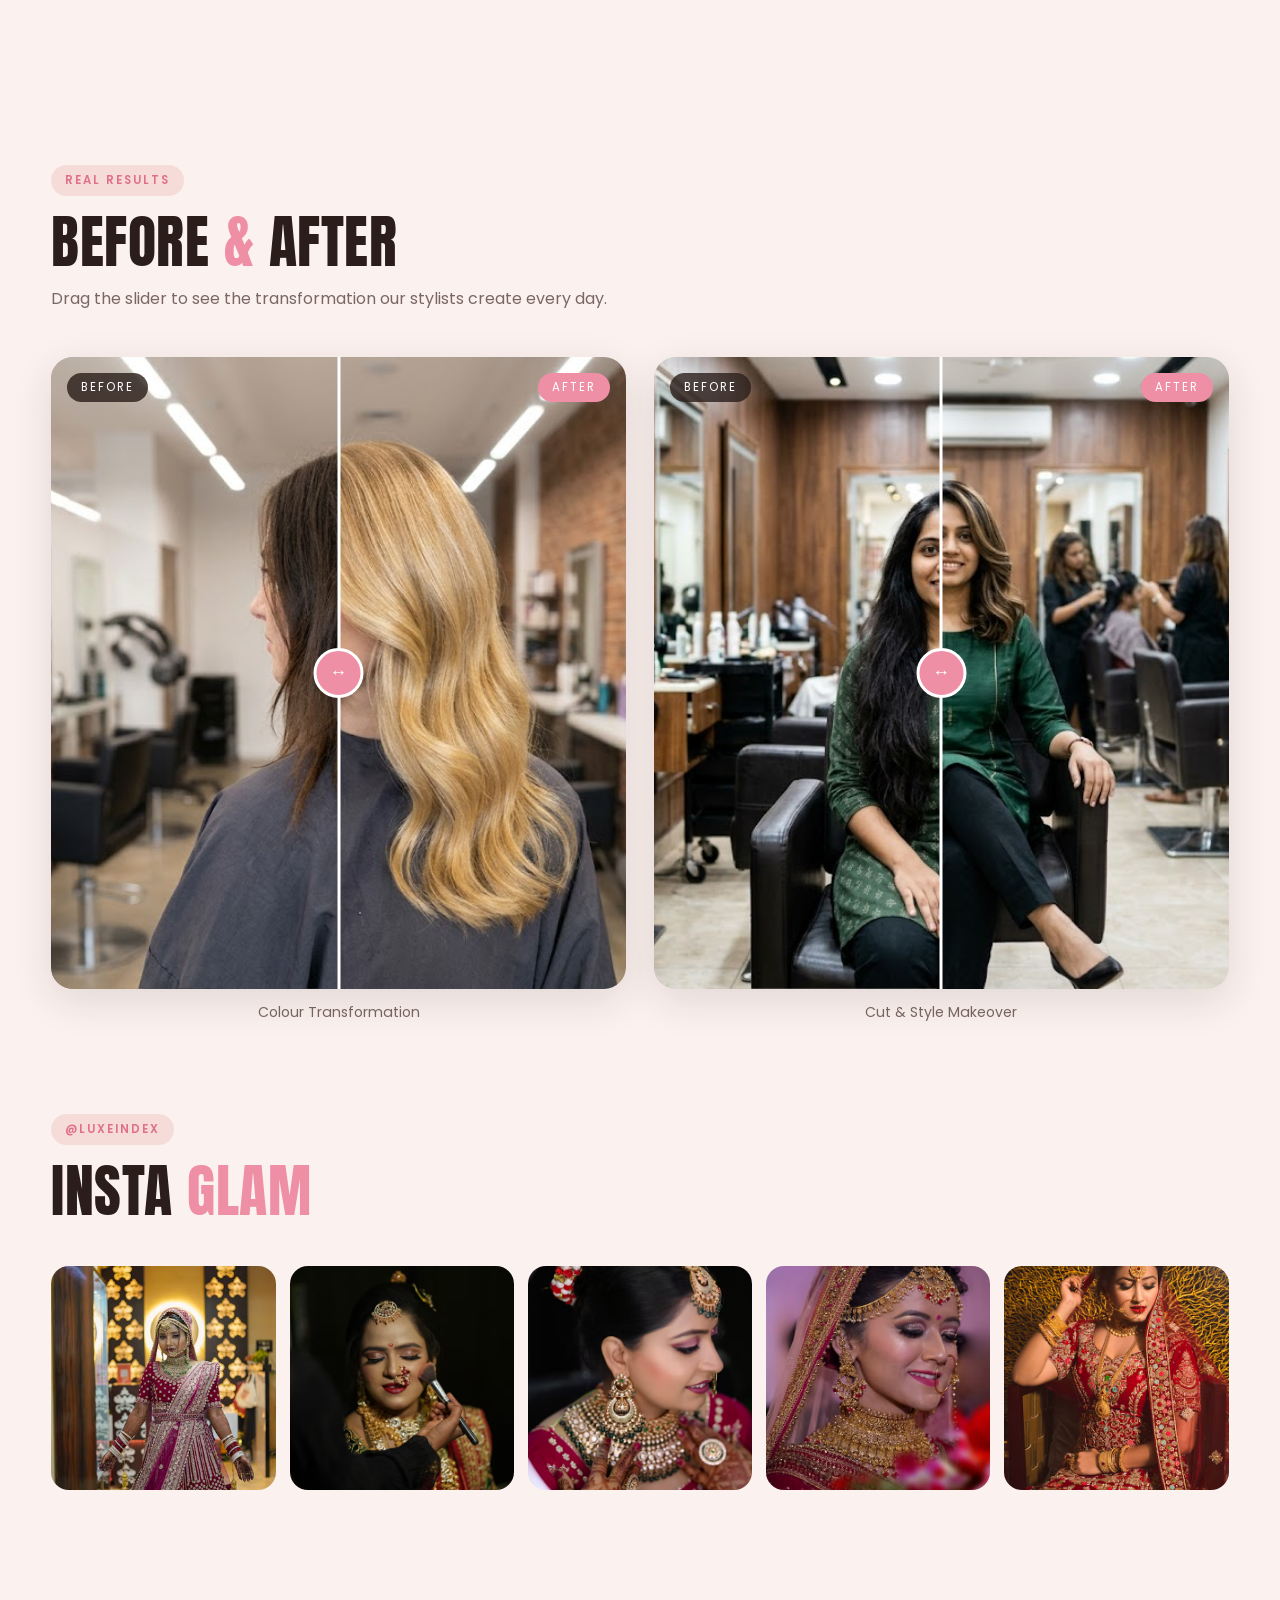
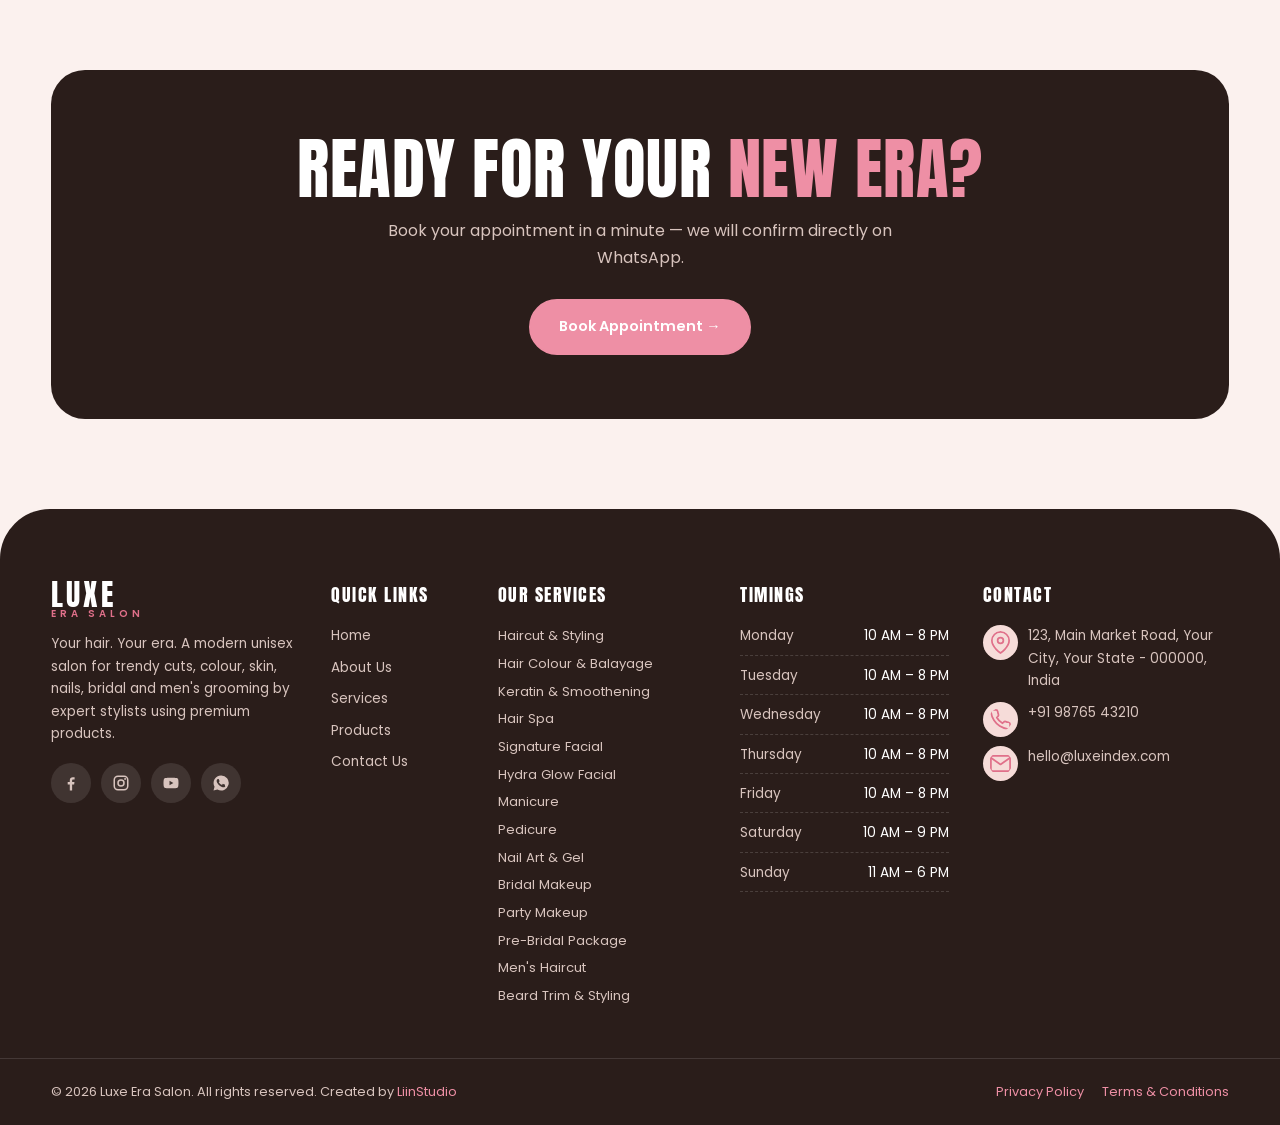
==== commit 7826b15d: "Refactor team section and update member images Removed duplicate team section and added new team mem" ====
--- a/about.html
+++ b/about.html
@@ -41,7 +41,7 @@
 <section class="section"><div class="container"><div class="sec-head reveal"><span class="eyebrow">What drives us</span><h2>Mission, vision <span>&amp; values</span></h2></div>
 <div class="feats"><div class="feat reveal"><div class="fi"><svg class="ico" viewBox="0 0 24 24" fill="none" stroke="currentColor" stroke-width="1.8" stroke-linecap="round" stroke-linejoin="round" aria-hidden="true"><circle cx="12" cy="12" r="10"/><circle cx="12" cy="12" r="6"/><circle cx="12" cy="12" r="2"/></svg></div><div><h4>Our Mission</h4><p>Give every client a look they love with honest advice and expert hands.</p></div></div><div class="feat reveal"><div class="fi"><svg class="ico" viewBox="0 0 24 24" fill="none" stroke="currentColor" stroke-width="1.8" stroke-linecap="round" stroke-linejoin="round" aria-hidden="true"><path d="M1 12s4-8 11-8 11 8 11 8-4 8-11 8-11-8-11-8z"/><circle cx="12" cy="12" r="3"/></svg></div><div><h4>Our Vision</h4><p>To be the most trusted modern salon in the city.</p></div></div><div class="feat reveal"><div class="fi"><svg class="ico" viewBox="0 0 24 24" fill="none" stroke="currentColor" stroke-width="1.8" stroke-linecap="round" stroke-linejoin="round" aria-hidden="true"><path d="M12 22s8-4 8-10V5l-8-3-8 3v7c0 6 8 10 8 10z"/></svg></div><div><h4>Hygiene First</h4><p>Sanitised tools, fresh towels and clean stations for every client.</p></div></div><div class="feat reveal"><div class="fi"><svg class="ico" viewBox="0 0 24 24" fill="none" stroke="currentColor" stroke-width="1.8" stroke-linecap="round" stroke-linejoin="round" aria-hidden="true"><polygon points="6 3 18 3 22 9 12 22 2 9 6 3"/><path d="M2 9h20M12 22 8 9l4-6 4 6z"/></svg></div><div><h4>Premium Quality</h4><p>Professional products and techniques that protect your hair and skin.</p></div></div><div class="feat reveal"><div class="fi"><svg class="ico" viewBox="0 0 24 24" fill="none" stroke="currentColor" stroke-width="1.8" stroke-linecap="round" stroke-linejoin="round" aria-hidden="true"><path d="M20.84 4.61a5.5 5.5 0 0 0-7.78 0L12 5.67l-1.06-1.06a5.5 5.5 0 0 0-7.78 7.78l1.06 1.06L12 21.23l7.78-7.78 1.06-1.06a5.5 5.5 0 0 0 0-7.78z"/></svg></div><div><h4>Client Care</h4><p>A warm, judgement-free space where you can relax.</p></div></div><div class="feat reveal"><div class="fi"><svg class="ico" viewBox="0 0 24 24" fill="none" stroke="currentColor" stroke-width="1.8" stroke-linecap="round" stroke-linejoin="round" aria-hidden="true"><polygon points="13 2 3 14 12 14 11 22 21 10 12 10 13 2"/></svg></div><div><h4>Always Trending</h4><p>Regular training on the latest cuts, colours and techniques.</p></div></div></div></div></section>
 <section class="section" style="background:var(--blush);border-radius:50px"><div class="container"><div class="sec-head reveal"><span class="eyebrow">Our journey</span><h2>How we <span>grew</span></h2></div><div class="timeline"><div class="tl reveal"><b>2018</b><h4>Salon opened</h4><p>Started with a small team and a big dream.</p></div><div class="tl reveal"><b>2020</b><h4>Bridal studio</h4><p>Launched our dedicated bridal and makeup studio.</p></div><div class="tl reveal"><b>2022</b><h4>More services</h4><p>Added skin, nails and men's grooming.</p></div><div class="tl reveal"><b>2025</b><h4>5,000+ clients</h4><p>Became a trusted name in the city.</p></div></div></div></section>
-<section class="section"><div class="container"><div class="sec-head reveal"><span class="eyebrow">Meet the team</span><h2>Our expert <span>stylists</span></h2><p>Talented, trained and passionate about what they do.</p></div><div class="team-grid"><div class="team reveal"><div class="timg"><img src="images/erasalon01.avif" alt="Aanya Sharma" loading="lazy"></div><h3>Aanya Sharma</h3><small>Founder & Creative Director</small></div><div class="team reveal"><div class="timg"><img src="images/erasalon03.avif" alt="Riya Kapoor" loading="lazy"></div><h3>Riya Kapoor</h3><small>Senior Hair Colourist</small></div><div class="team reveal"><div class="timg"><img src="images/erasalon04.avif" alt="Karan Mehta" loading="lazy"></div><h3>Karan Mehta</h3><small>Men's Grooming Expert</small></div><div class="team reveal"><div class="timg"><img src="images/erasalon02.avif" alt="Simran Kaur" loading="lazy"></div><h3>Simran Kaur</h3><small>Bridal Makeup Artist</small></div></div></div></section>
+<section class="section"><div class="container"><div class="sec-head reveal"><span class="eyebrow">Meet the team</span><h2>Our expert <span>stylists</span></h2><p>Talented, trained and passionate about what they do.</p></div><div class="team-grid"><div class="team reveal"><div class="timg"><img src="images/erasalon01.avif" alt="Aanya Sharma" loading="lazy"></div><h3>Aanya Sharma</h3><small>Founder & Creative Director</small></div><div class="team reveal"><div class="timg"><img src="images/erasalon03.avif" alt="Riya Kapoor" loading="lazy"></div><h3>Riya Kapoor</h3><small>Senior Hair Colourist</small></div><div class="team reveal"><div class="timg"><img src="images/erasalon04.avif" alt="Karan Mehta" loading="lazy"></div><h3>Karan Mehta</h3><small>Men's Grooming Expert</small></div><div class="team reveal"><div class="timg"><img src="images/erasalon.avif" alt="Simran Kaur" loading="lazy"></div><h3>Simran Kaur</h3><small>Bridal Makeup Artist</small></div></div></div></section>
 <section class="section"><div class="container"><div class="sec-head reveal"><span class="eyebrow">Real Results</span><h2>Before <span>&amp;</span> After</h2><p>Drag the slider to see the transformation our stylists create every day.</p></div>
 <div class="reveal"><div class="ba-wrap"><div><div class="ba"><img src="images/afterimage.jpg" alt="After"><img class="before" src="images/beforeimage.jpg" alt="Before"><span class="tag l">Before</span><span class="tag r">After</span><div class="line"></div><input type="range" min="0" max="100" value="50" aria-label="Before after slider"></div><p class="ba-cap">Colour Transformation</p></div><div><div class="ba"><img src="images/cutafter.jpg" alt="After"><img class="before" src="images/cutbefore.jpg" alt="Before"><span class="tag l">Before</span><span class="tag r">After</span><div class="line"></div><input type="range" min="0" max="100" value="50" aria-label="Before after slider"></div><p class="ba-cap">Cut & Style Makeover</p></div></div></div></div></section>
 <section class="section" style="padding-top:0"><div class="container"><div class="sec-head reveal"><span class="eyebrow">@luxeindex</span><h2>Insta <span>Glam</span></h2></div>
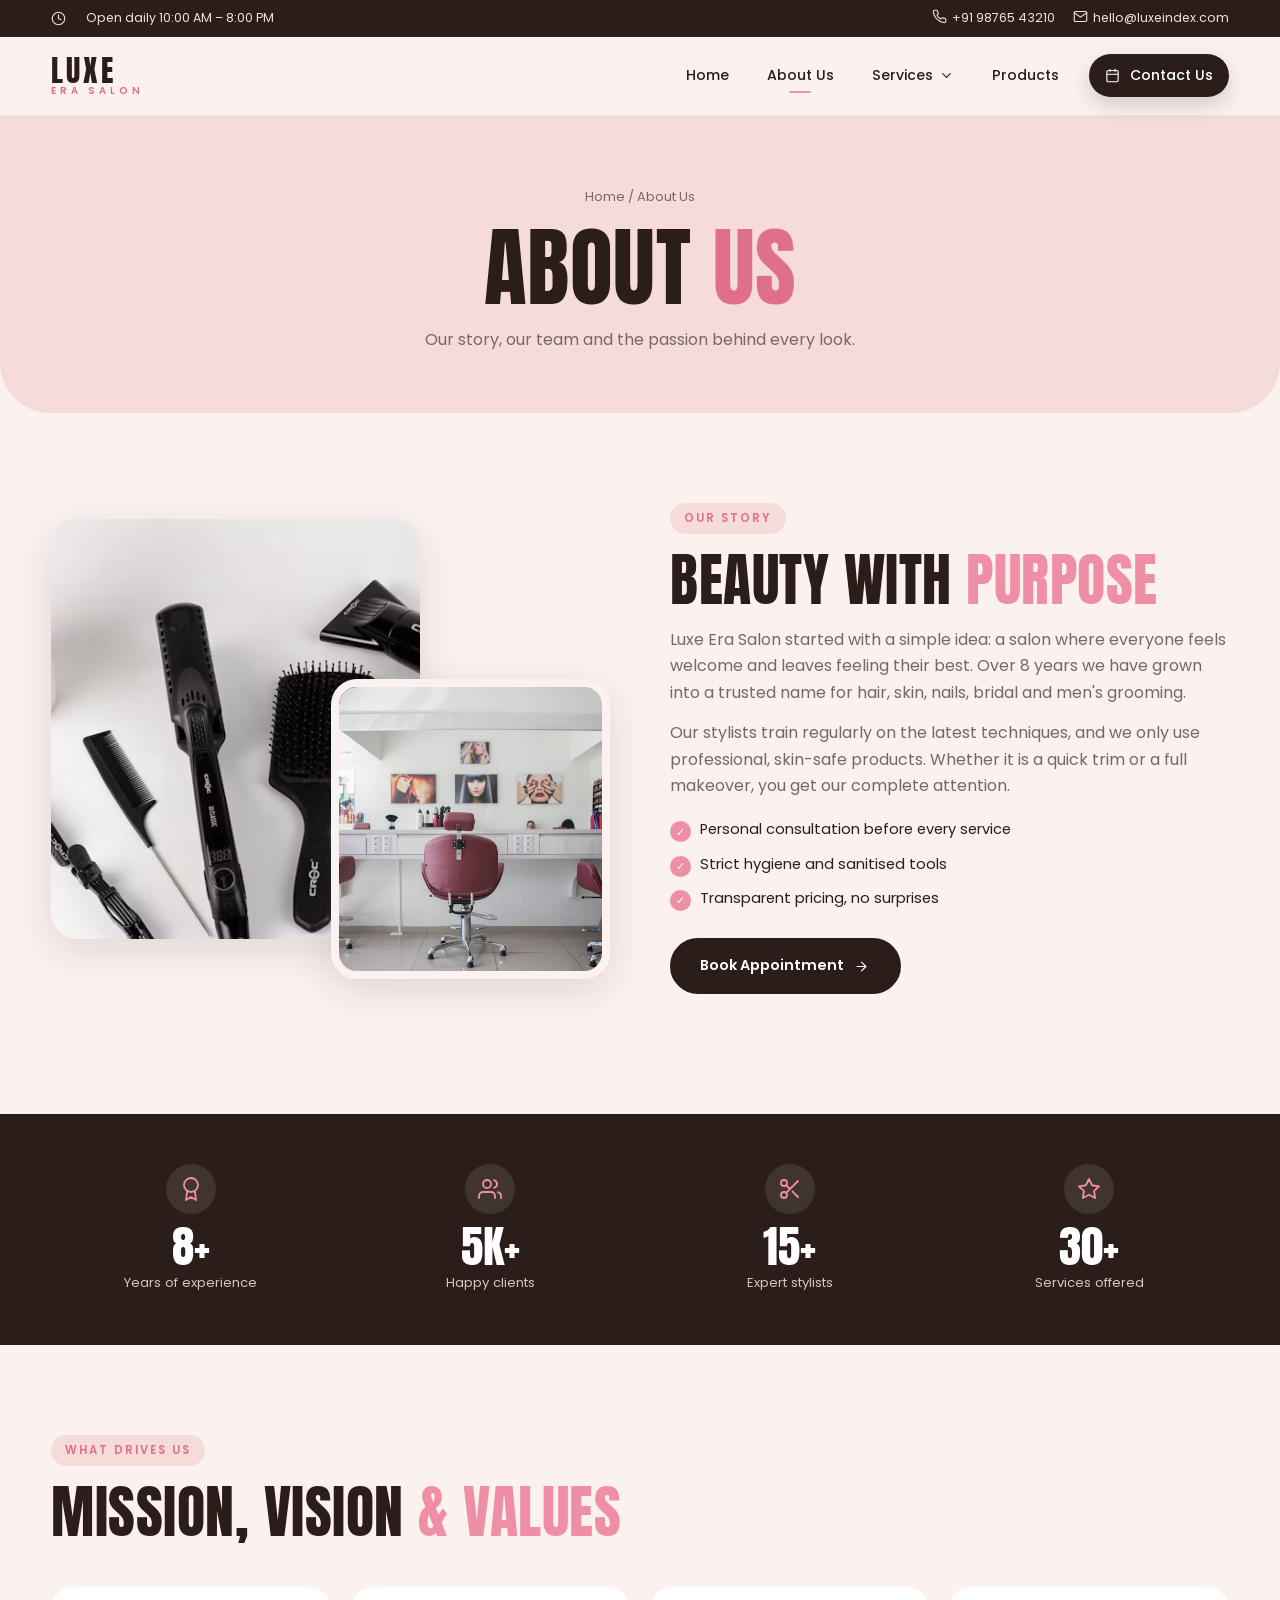
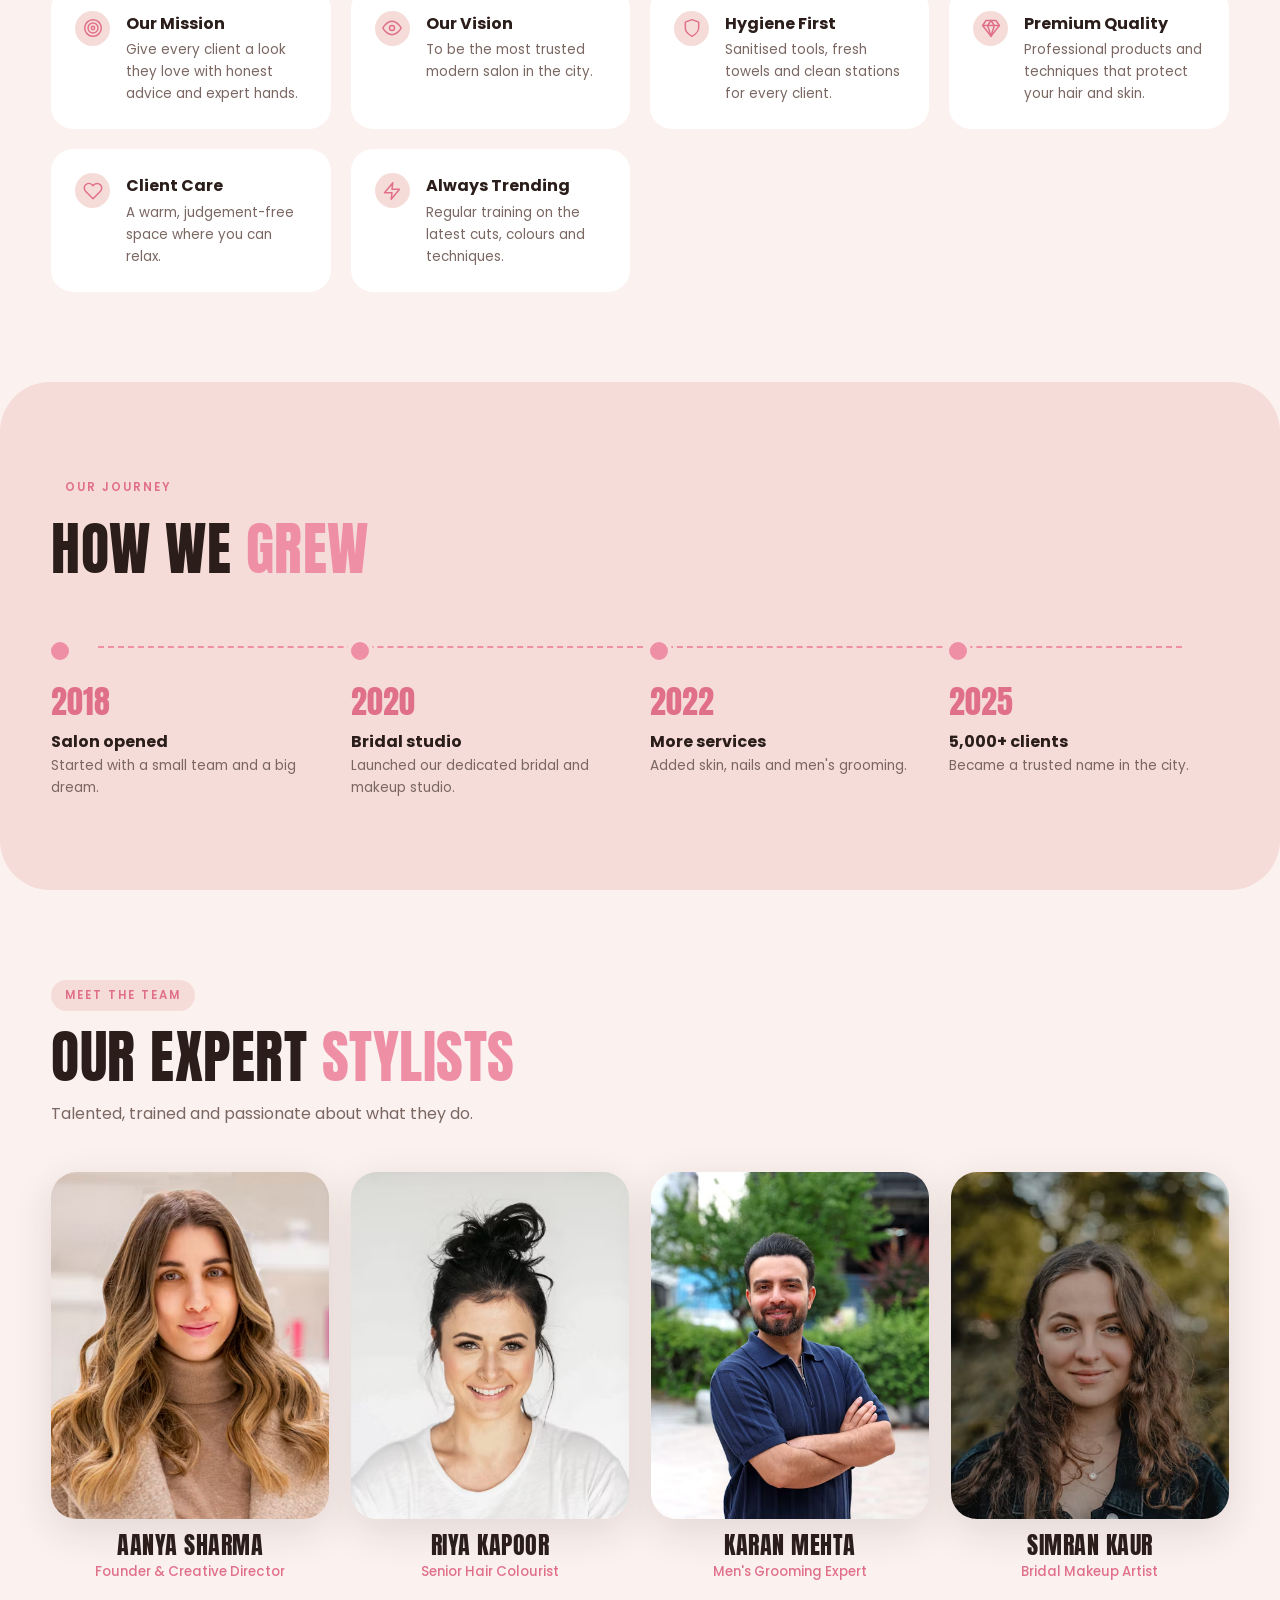
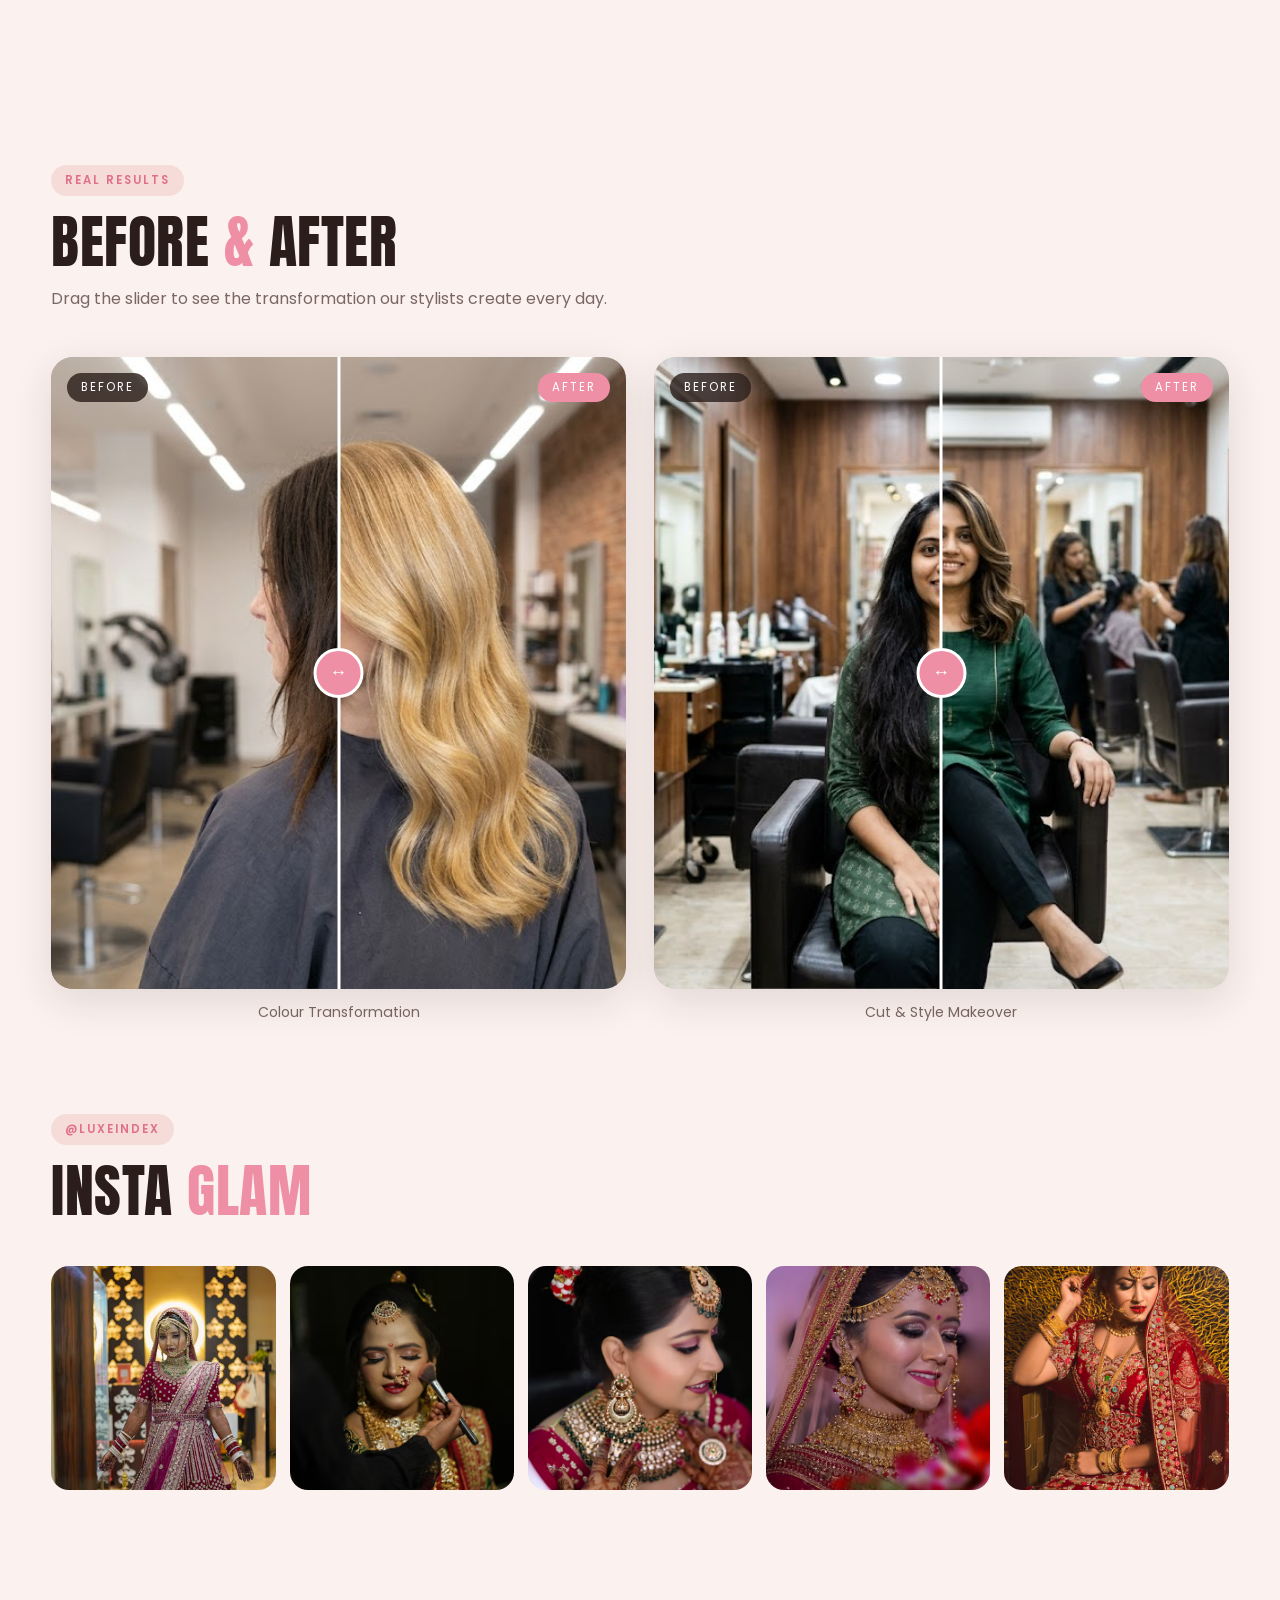
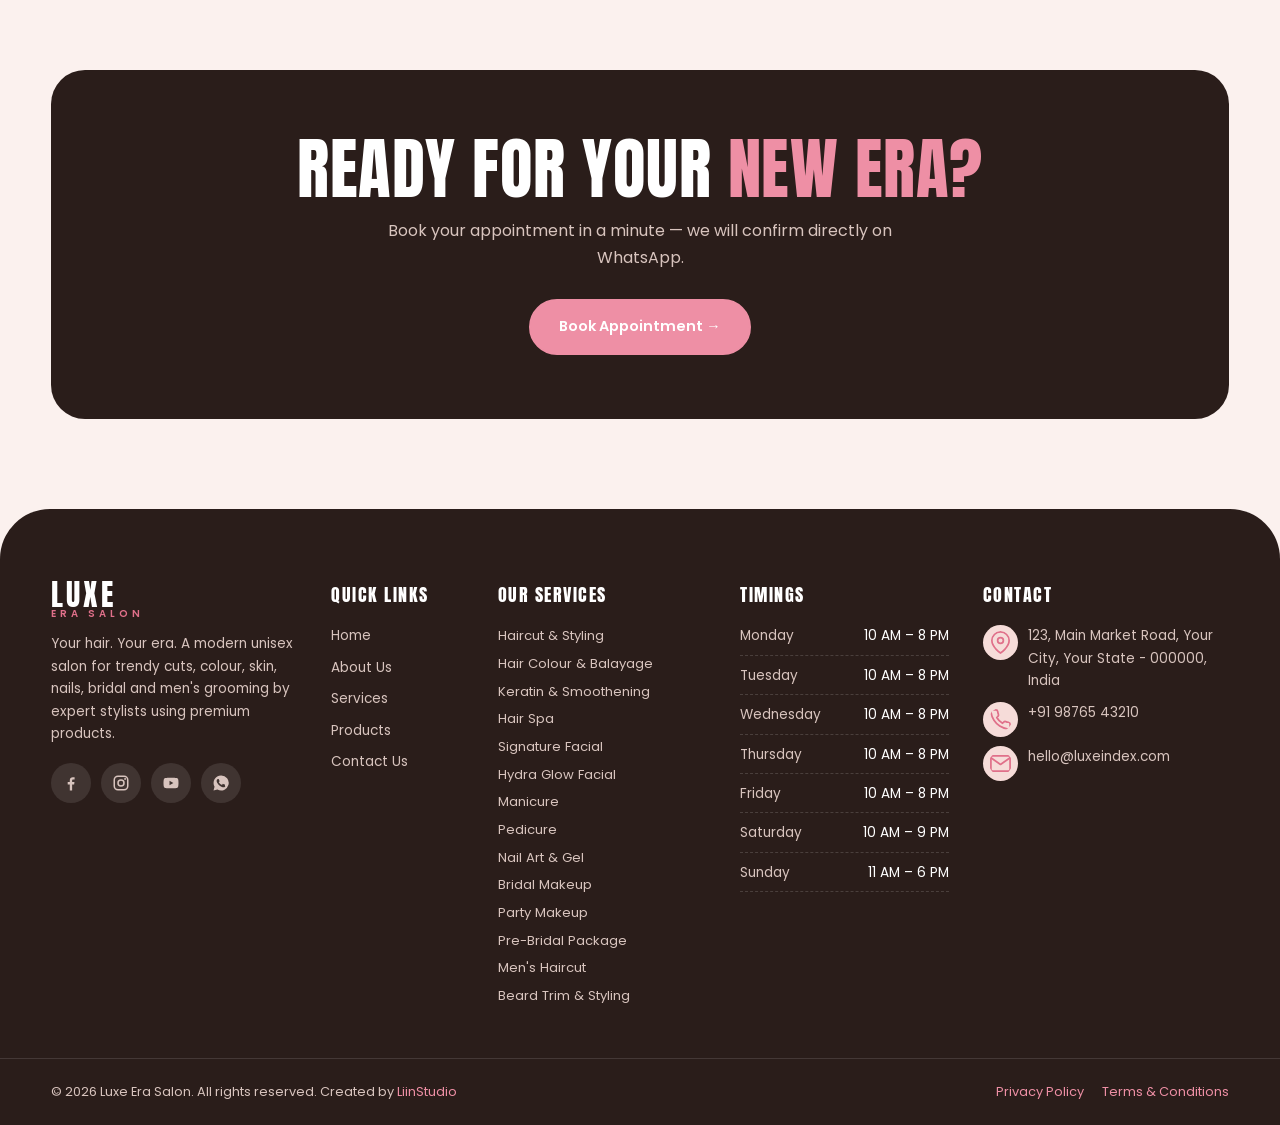
==== commit 45e289fd: "Refactor team section and add stylist details Removed duplicate 'Meet the team' section and added a " ====
--- a/about.html
+++ b/about.html
@@ -41,7 +41,7 @@
 <section class="section"><div class="container"><div class="sec-head reveal"><span class="eyebrow">What drives us</span><h2>Mission, vision <span>&amp; values</span></h2></div>
 <div class="feats"><div class="feat reveal"><div class="fi"><svg class="ico" viewBox="0 0 24 24" fill="none" stroke="currentColor" stroke-width="1.8" stroke-linecap="round" stroke-linejoin="round" aria-hidden="true"><circle cx="12" cy="12" r="10"/><circle cx="12" cy="12" r="6"/><circle cx="12" cy="12" r="2"/></svg></div><div><h4>Our Mission</h4><p>Give every client a look they love with honest advice and expert hands.</p></div></div><div class="feat reveal"><div class="fi"><svg class="ico" viewBox="0 0 24 24" fill="none" stroke="currentColor" stroke-width="1.8" stroke-linecap="round" stroke-linejoin="round" aria-hidden="true"><path d="M1 12s4-8 11-8 11 8 11 8-4 8-11 8-11-8-11-8z"/><circle cx="12" cy="12" r="3"/></svg></div><div><h4>Our Vision</h4><p>To be the most trusted modern salon in the city.</p></div></div><div class="feat reveal"><div class="fi"><svg class="ico" viewBox="0 0 24 24" fill="none" stroke="currentColor" stroke-width="1.8" stroke-linecap="round" stroke-linejoin="round" aria-hidden="true"><path d="M12 22s8-4 8-10V5l-8-3-8 3v7c0 6 8 10 8 10z"/></svg></div><div><h4>Hygiene First</h4><p>Sanitised tools, fresh towels and clean stations for every client.</p></div></div><div class="feat reveal"><div class="fi"><svg class="ico" viewBox="0 0 24 24" fill="none" stroke="currentColor" stroke-width="1.8" stroke-linecap="round" stroke-linejoin="round" aria-hidden="true"><polygon points="6 3 18 3 22 9 12 22 2 9 6 3"/><path d="M2 9h20M12 22 8 9l4-6 4 6z"/></svg></div><div><h4>Premium Quality</h4><p>Professional products and techniques that protect your hair and skin.</p></div></div><div class="feat reveal"><div class="fi"><svg class="ico" viewBox="0 0 24 24" fill="none" stroke="currentColor" stroke-width="1.8" stroke-linecap="round" stroke-linejoin="round" aria-hidden="true"><path d="M20.84 4.61a5.5 5.5 0 0 0-7.78 0L12 5.67l-1.06-1.06a5.5 5.5 0 0 0-7.78 7.78l1.06 1.06L12 21.23l7.78-7.78 1.06-1.06a5.5 5.5 0 0 0 0-7.78z"/></svg></div><div><h4>Client Care</h4><p>A warm, judgement-free space where you can relax.</p></div></div><div class="feat reveal"><div class="fi"><svg class="ico" viewBox="0 0 24 24" fill="none" stroke="currentColor" stroke-width="1.8" stroke-linecap="round" stroke-linejoin="round" aria-hidden="true"><polygon points="13 2 3 14 12 14 11 22 21 10 12 10 13 2"/></svg></div><div><h4>Always Trending</h4><p>Regular training on the latest cuts, colours and techniques.</p></div></div></div></div></section>
 <section class="section" style="background:var(--blush);border-radius:50px"><div class="container"><div class="sec-head reveal"><span class="eyebrow">Our journey</span><h2>How we <span>grew</span></h2></div><div class="timeline"><div class="tl reveal"><b>2018</b><h4>Salon opened</h4><p>Started with a small team and a big dream.</p></div><div class="tl reveal"><b>2020</b><h4>Bridal studio</h4><p>Launched our dedicated bridal and makeup studio.</p></div><div class="tl reveal"><b>2022</b><h4>More services</h4><p>Added skin, nails and men's grooming.</p></div><div class="tl reveal"><b>2025</b><h4>5,000+ clients</h4><p>Became a trusted name in the city.</p></div></div></div></section>
-<section class="section"><div class="container"><div class="sec-head reveal"><span class="eyebrow">Meet the team</span><h2>Our expert <span>stylists</span></h2><p>Talented, trained and passionate about what they do.</p></div><div class="team-grid"><div class="team reveal"><div class="timg"><img src="images/erasalon01.avif" alt="Aanya Sharma" loading="lazy"></div><h3>Aanya Sharma</h3><small>Founder & Creative Director</small></div><div class="team reveal"><div class="timg"><img src="images/erasalon03.avif" alt="Riya Kapoor" loading="lazy"></div><h3>Riya Kapoor</h3><small>Senior Hair Colourist</small></div><div class="team reveal"><div class="timg"><img src="images/erasalon04.avif" alt="Karan Mehta" loading="lazy"></div><h3>Karan Mehta</h3><small>Men's Grooming Expert</small></div><div class="team reveal"><div class="timg"><img src="images/erasalon.avif" alt="Simran Kaur" loading="lazy"></div><h3>Simran Kaur</h3><small>Bridal Makeup Artist</small></div></div></div></section>
+<section class="section"><div class="container"><div class="sec-head reveal"><span class="eyebrow">Meet the team</span><h2>Our expert <span>stylists</span></h2><p>Talented, trained and passionate about what they do.</p></div><div class="team-grid"><div class="team reveal"><div class="timg"><img src="images/erasalon01.avif" alt="Aanya Sharma" loading="lazy"></div><h3>Aanya Sharma</h3><small>Founder & Creative Director</small></div><div class="team reveal"><div class="timg"><img src="images/erasalon03.avif" alt="Riya Kapoor" loading="lazy"></div><h3>Riya Kapoor</h3><small>Senior Hair Colourist</small></div><div class="team reveal"><div class="timg"><img src="images/erasalon.avif" alt="Karan Mehta" loading="lazy"></div><h3>Karan Mehta</h3><small>Men's Grooming Expert</small></div><div class="team reveal"><div class="timg"><img src="images/erasalon04.avif" alt="Simran Kaur" loading="lazy"></div><h3>Simran Kaur</h3><small>Bridal Makeup Artist</small></div></div></div></section>
 <section class="section"><div class="container"><div class="sec-head reveal"><span class="eyebrow">Real Results</span><h2>Before <span>&amp;</span> After</h2><p>Drag the slider to see the transformation our stylists create every day.</p></div>
 <div class="reveal"><div class="ba-wrap"><div><div class="ba"><img src="images/afterimage.jpg" alt="After"><img class="before" src="images/beforeimage.jpg" alt="Before"><span class="tag l">Before</span><span class="tag r">After</span><div class="line"></div><input type="range" min="0" max="100" value="50" aria-label="Before after slider"></div><p class="ba-cap">Colour Transformation</p></div><div><div class="ba"><img src="images/cutafter.jpg" alt="After"><img class="before" src="images/cutbefore.jpg" alt="Before"><span class="tag l">Before</span><span class="tag r">After</span><div class="line"></div><input type="range" min="0" max="100" value="50" aria-label="Before after slider"></div><p class="ba-cap">Cut & Style Makeover</p></div></div></div></div></section>
 <section class="section" style="padding-top:0"><div class="container"><div class="sec-head reveal"><span class="eyebrow">@luxeindex</span><h2>Insta <span>Glam</span></h2></div>
